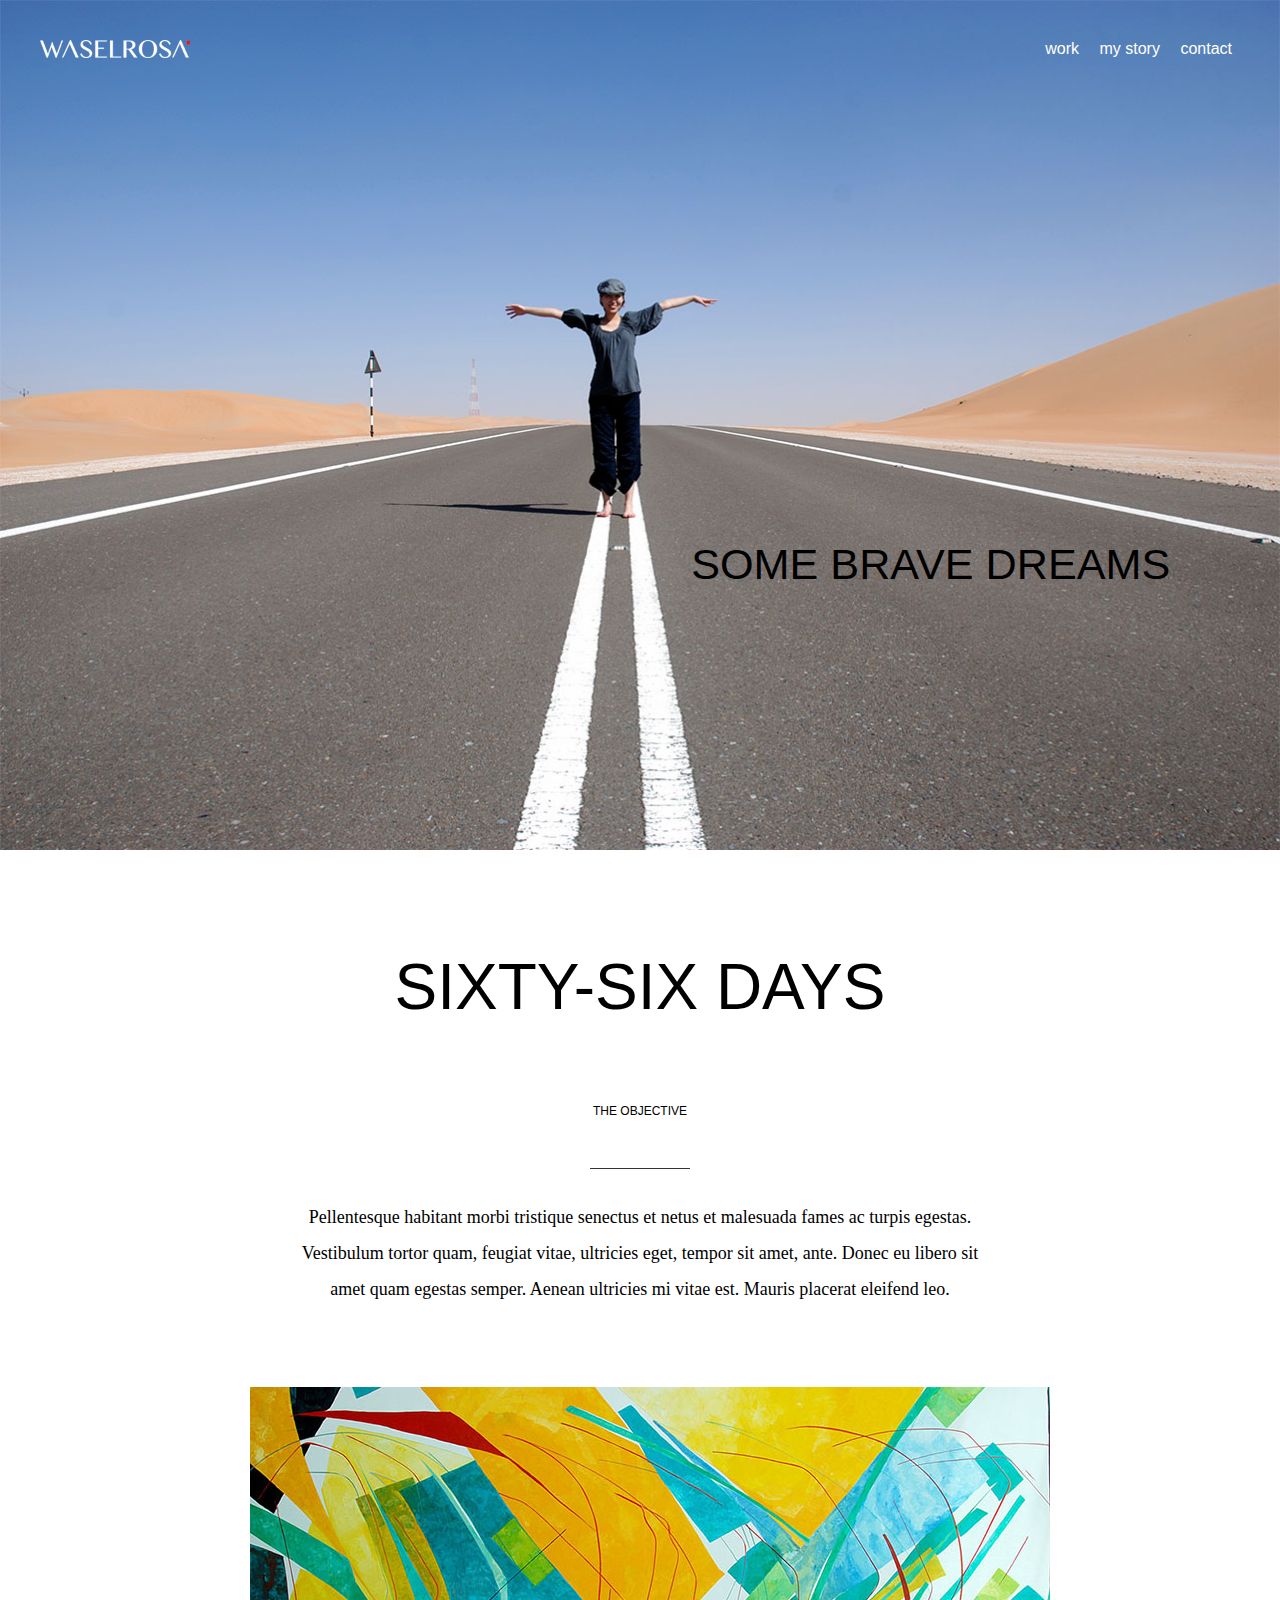
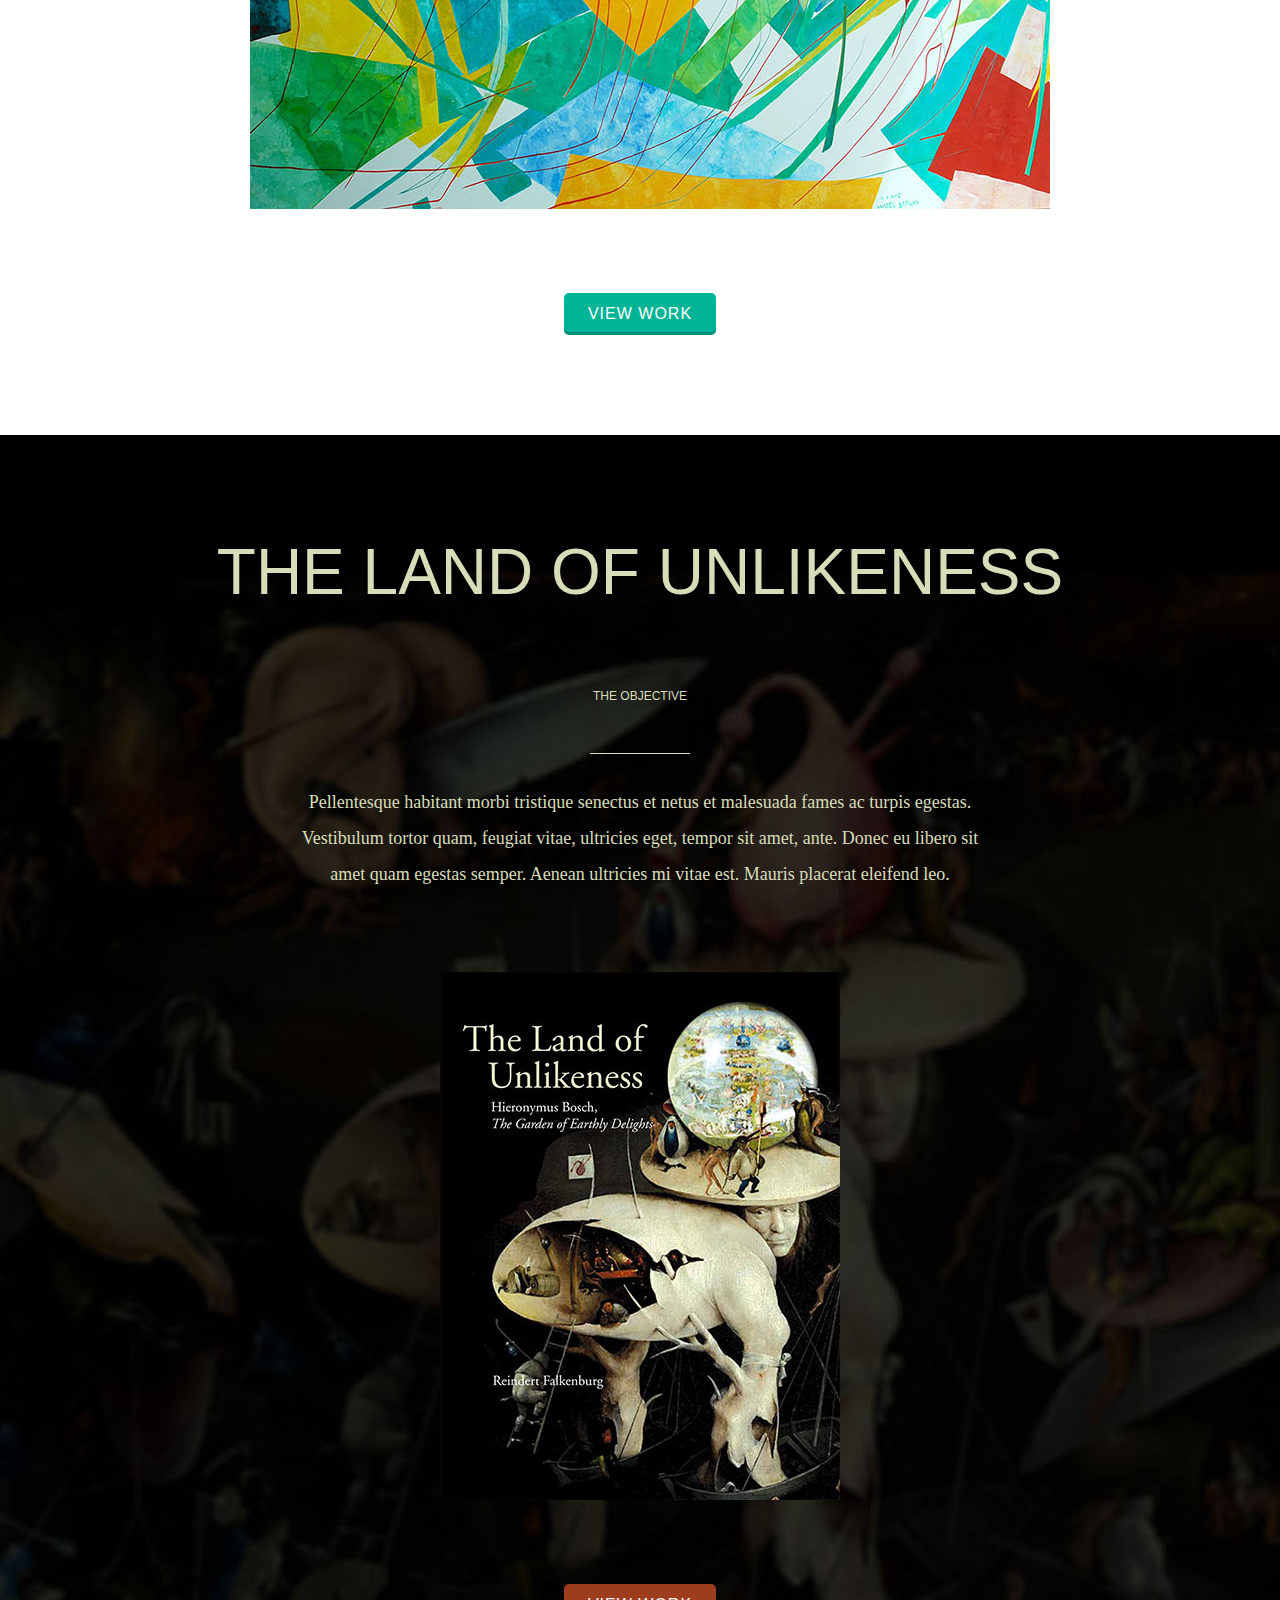
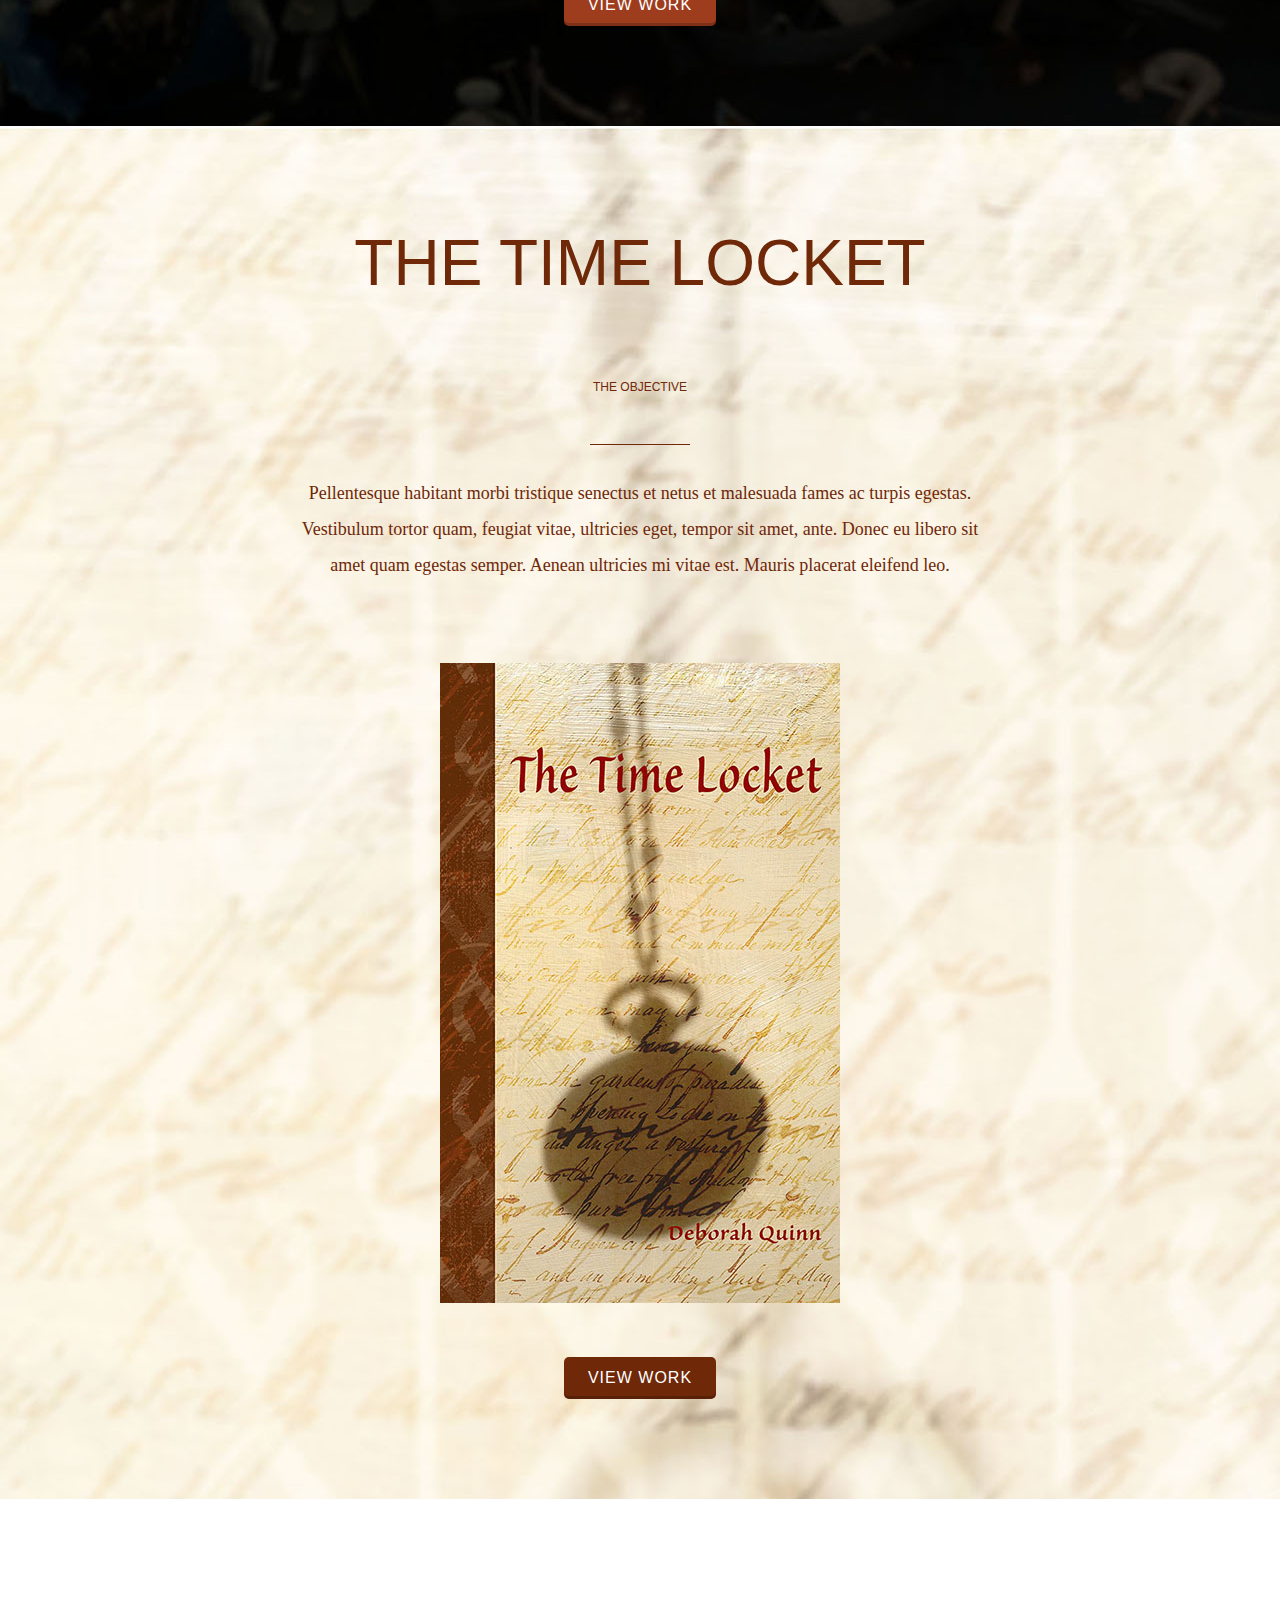
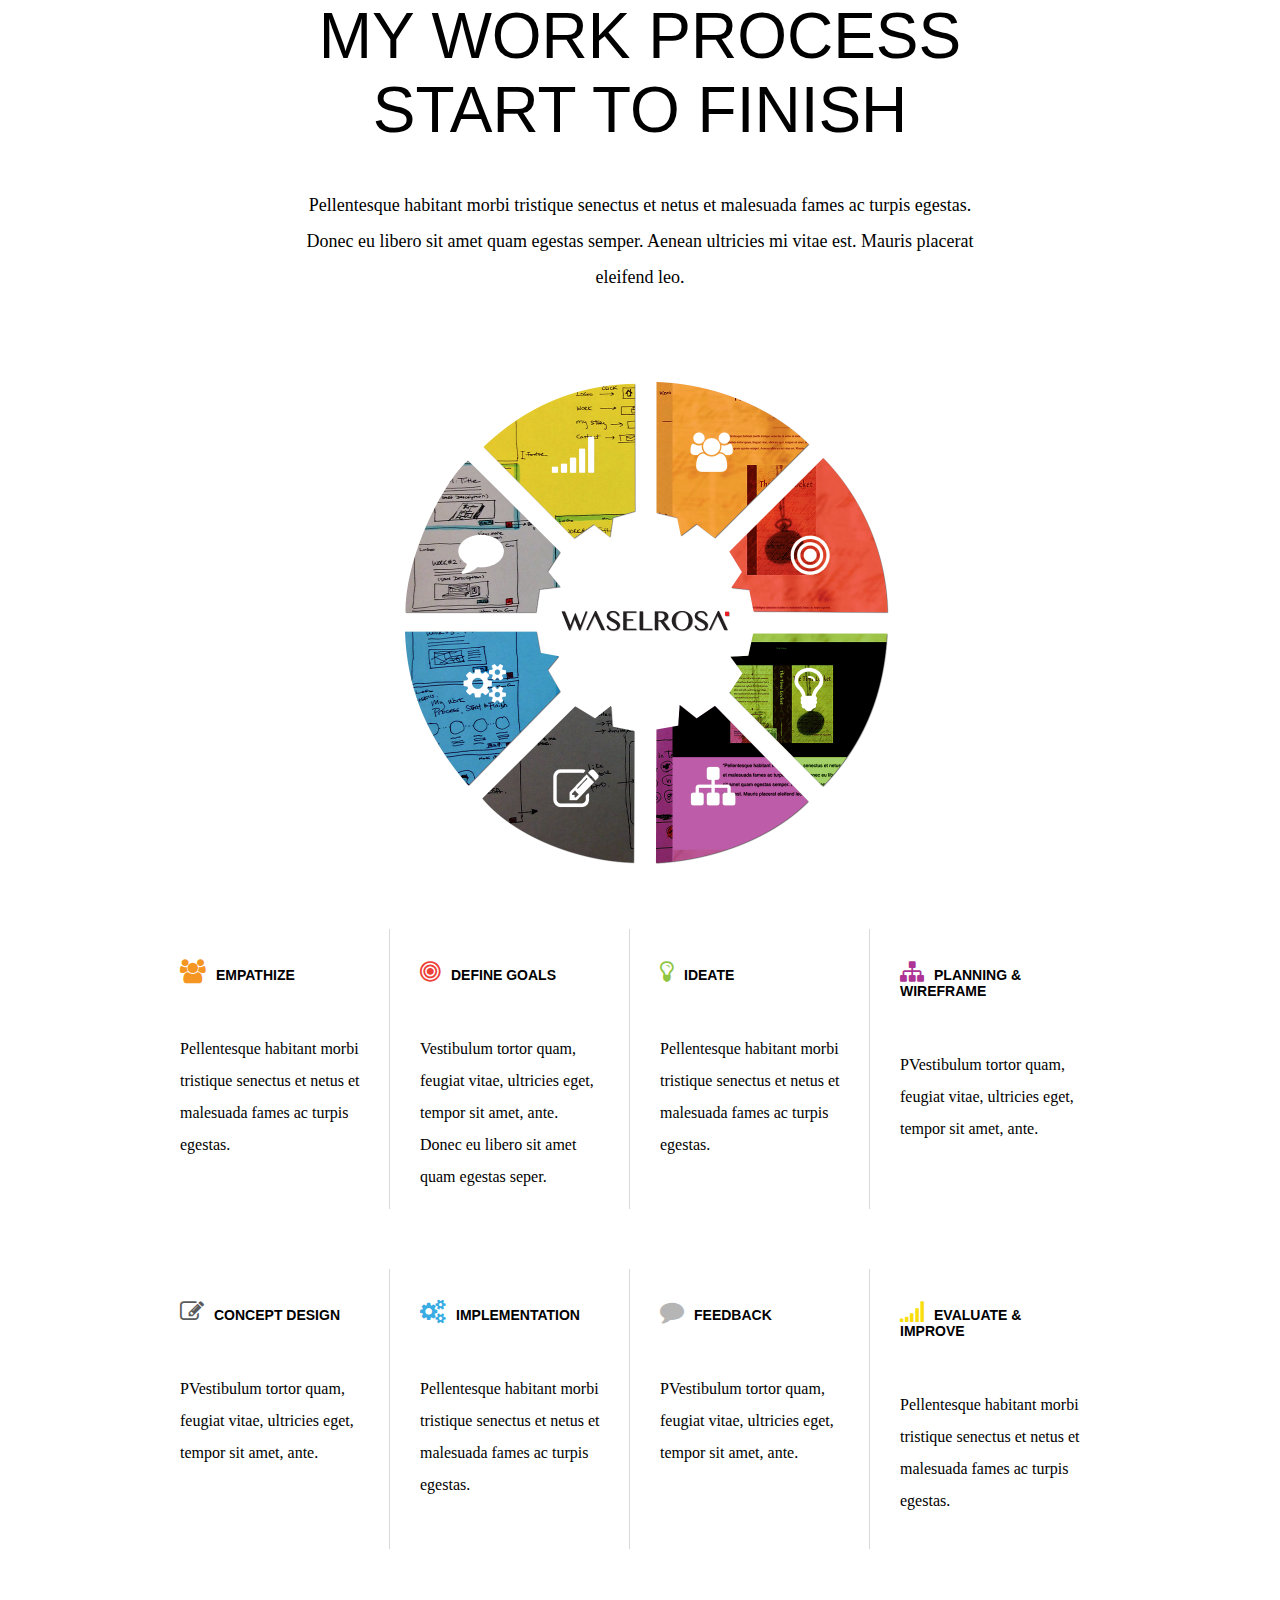
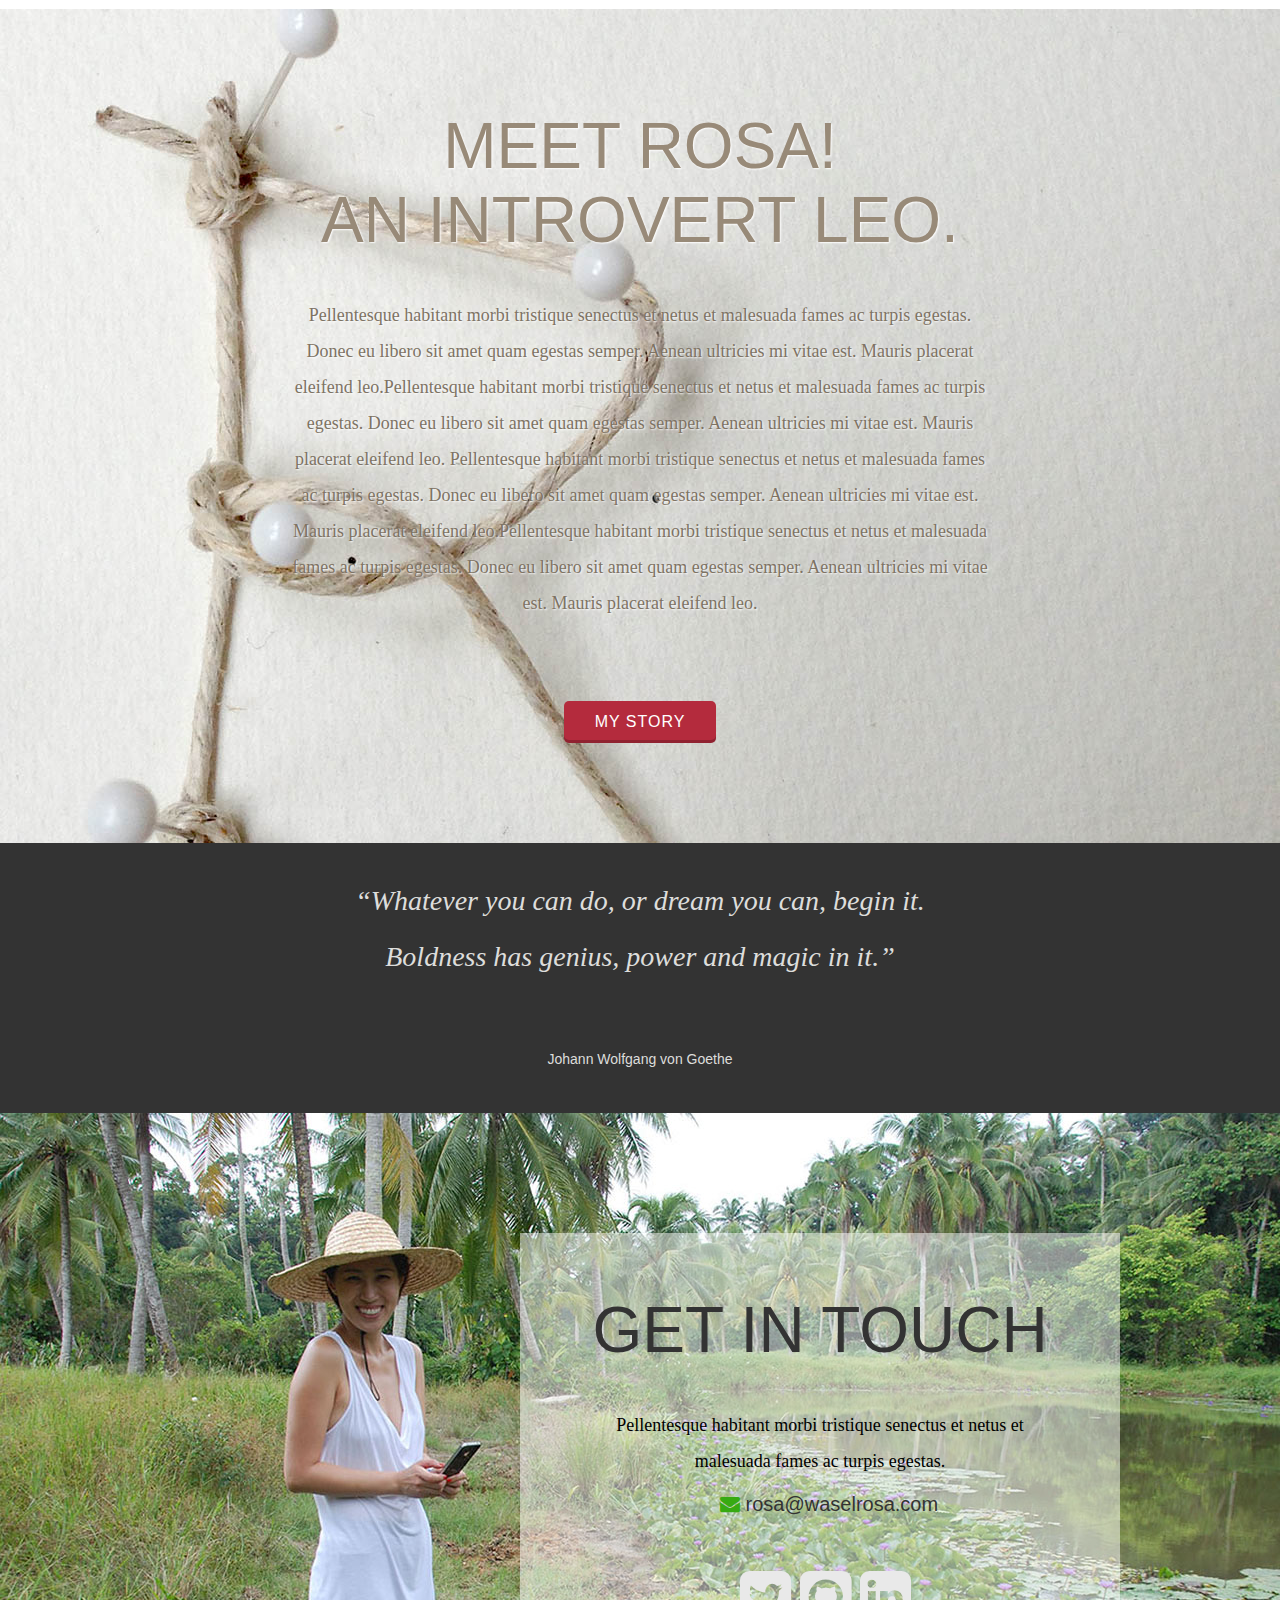
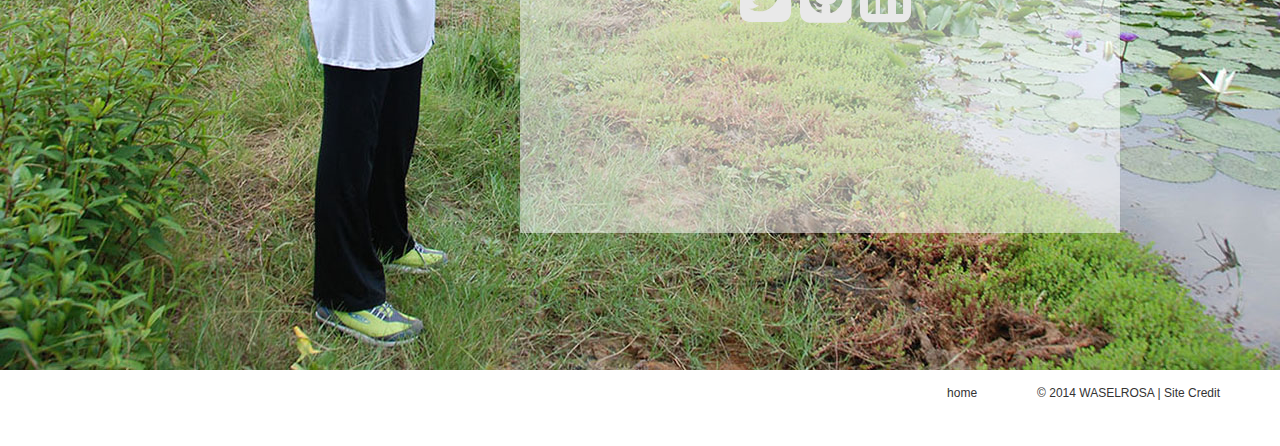
==== index.html @ 69eb51f2 "milestone_minor tweaks on mobile optimization" ====
<!DOCTYPE html>
<html lang="en-us">
<head>
	<meta charset="UTF-8">
	<meta name="viewport" content="width=device-width, initial-scale=1.0, maximum-scale=1.0"/>
	<title>WASELROSA</title>
	<link rel="stylesheet" href="css/normalize.css"/>	
	<link href="http://netdna.bootstrapcdn.com/font-awesome/4.0.3/css/font-awesome.css" rel="stylesheet">
	<link rel="stylesheet" href="css/style.css"/>
</head>
<body>
	<div class="landing-page container">
		<h1 class="slogan">Some Brave Dreams</h1>
		<nav class="top-nav">
			<a href="index.html"><img id="logo" src="img/LOGO-IN-WHITE.png"></a>
			<ul>
				<li class="dropdown-work"><a href="#work-drop">work</a></li>
				<li id="mystory"><a href="#">my story</a></li>
				<li id="contact"><a href="#">contact</a></li>
			</ul>
		</nav>
		<div class="slidedown">
			<nav>
				<ul class="work-selection">
					<li id="sixtysix"><a data-target-id="sixtysixContainer" href="#">Sixty-Six Days</a></li>
					<li id="unlikeness"><a data-target-id="unlikenessContainer"href="#">The Land of Unlikeness</a></li>
					<li id="locket"><a data-target-id="locketContainer" href="#">The Time Locket</a></li>
				</ul>
			</nav>
		</div>	
	</div>
	<div id="sixtysixContainer" class="work-sixtysix container">
		<div class="entry-content">
			<h2 class="entry-title">Sixty-six Days</h2>
			<div class="objective">
				<h3>the objective</h3>
			</div>
			<p class="project-description">Pellentesque habitant morbi tristique senectus et netus et malesuada fames ac turpis egestas. Vestibulum tortor quam, feugiat vitae, ultricies eget, tempor sit amet, ante. Donec eu libero sit amet quam egestas semper. Aenean ultricies mi vitae est. Mauris placerat eleifend leo.</p>
		</div>
		<div class="painting4">
			<img src="img/LeftAllAlone.jpg">
		</div>
		<!-- this div will open up when the view more button is clciked --> 
		<div id="paintSixtySix" class="view-toggle">
			<div class="client">
				<h3>the client</h3>
				<p class="project-description">Pellentesque habitant morbi tristique senectus et netus et malesuada fames ac turpis egestas. Vestibulum tortor quam, feugiat vitae, ultricies eget, tempor sit amet, ante. Donec eu libero sit amet quam egestas semper. Aenean ultricies mi vitae est. Mauris placerat eleifend leo.</p>
				<a href="http://www.capitaland.com/">CapitaLand</a>
				<h3>the artist</h3>
				<p class="project-description">Pellentesque habitant morbi tristique senectus et netus et malesuada fames ac turpis egestas. Vestibulum tortor quam, feugiat vitae, ultricies eget, tempor sit amet, ante. Donec eu libero sit amet quam egestas semper. Aenean ultricies mi vitae est. Mauris placerat eleifend leo.</p>
				<a href="http://www.artistbymistake.com">Wasel Choi</a>
			</div>
			<div class="the-final">
				<h3>The Final</h3>
				<nav class="slide-trigger">
					<a id="first-dot" data-target-src-a="img/painting01.jpg" data-target-src-b="img/painting01b.jpg" href="#"><i class="fa fa-circle-o"></i></a>
					<a data-target-src-a="img/painting02a.jpg" data-target-src-b="img/painting02b.jpg" href="#"><i class="fa fa-circle-o"></i></a>
					<a data-target-src-a="img/painting03b.jpg" data-target-src-b="img/painting03d.jpg" href="#"><i class="fa fa-circle-o"></i></a>
					<a data-target-src-a="img/LeftAllAloneA.jpg" data-target-src-b="img/painting04b.jpg" href="#"><i class="fa fa-circle-o"></i></a>
					<a data-target-src-a="img/painting05a.jpg" data-target-src-b="img/painting05b.jpg" href="#"><i class="fa fa-circle-o"></i></a>
				</nav>
				<div class="paintings-slide">
					<img id="paintings-slide-a">
					<img id="paintings-slide-b">
				</div>
			</div>
			<div class="feedback">
				<p class="client-feedback">“Pellentesque habitant morbi tristique senectus et netus et malesuada fames ac turpis egestas. Donec eu libero sit amet quam egestas semper. Aenean ultricies mi vitae est. Mauris placerat eleifend leo.”</p>
				<img class="profile" src="img/steve.png">
				<div class="author">
					<p>Steve Qwek Ming Way<br>Architect</p>
				</div>
				<p class="client-feedback">“Pellentesque habitant morbi tristique senectus et netus et malesuada fames ac turpis egestas. Donec eu libero sit amet quam egestas semper. Aenean ultricies mi vitae est. Mauris placerat eleifend leo.”</p>
				<img class="profile" src="img/artistwasel.png">
				<div class="author">
					<p>Wasel Choi<br>Artist</p>
				</div>
				<a class="close-mark" href="#"><i class="fa fa-chevron-circle-up"></i></a>
			</div>
		</div>	
		<div class="buttons">
			<a class="view-button" href="#" data-target-id="#paintSixtySix">view work</a>
		</div>
	</div>
	<div id="unlikenessContainer" class="work-unlikeness container">
		<div class="entry-content">
			<h2 class="entry-title">The Land of Unlikeness</h2>
			<div class="objective">
				<h3>the objective</h3>
			</div>
			<p class="project-description">Pellentesque habitant morbi tristique senectus et netus et malesuada fames ac turpis egestas. Vestibulum tortor quam, feugiat vitae, ultricies eget, tempor sit amet, ante. Donec eu libero sit amet quam egestas semper. Aenean ultricies mi vitae est. Mauris placerat eleifend leo.</p>
		</div>
		<div class="cover-image">
			<img src="img/TheLandOfUnlikeness.jpg">
		</div>
		<!-- this div will open up when the view more button is clciked --> 
		<div id="theLandOfUnLikeness" class="view-toggle">
			<div class="client">
				<h3>the client</h3>
				<p class="project-description">Pellentesque habitant morbi tristique senectus et netus et malesuada fames ac turpis egestas. Vestibulum tortor quam, feugiat vitae, ultricies eget, tempor sit amet, ante. Donec eu libero sit amet quam egestas semper. Aenean ultricies mi vitae est. Mauris placerat eleifend leo.</p>
				<a href="http://nyuad.nyu.edu/academics/faculty/reindert-falkenburg.html">Author | Prof. Dr. Reindert Falkenburg</a><br>
				<a href="http://www.amazon.com/Studies-Netherlandish-Cultural-Unlikeness-Netherlandis/dp/9040077673">Read more</a>
			</div>
			<div class="the-final">
				<h3>The Final</h3>
				<img src="img/final-landofunlikeness.jpg">
			</div>
			<div class="feedback">
				<p class="client-feedback">“Pellentesque habitant morbi tristique senectus et netus et malesuada fames ac turpis egestas. Donec eu libero sit amet quam egestas semper. Aenean ultricies mi vitae est. Mauris placerat eleifend leo.”</p>
				<img class="profile" src="img/falkenburg.png">
				<div class="author">
					<p>Prof. Dr. Reindert Falkenburg <br>Vice Provost, Intellectual and Cultural Outreach</p>
				</div>
				<a class="close-mark" href="#"><i class="fa fa-chevron-circle-up"></i></a>
			</div>
		</div>	
		<div class="buttons">
			<a class="view-button" href="#" data-target-id="#theLandOfUnLikeness">view work</a>
		</div>	
	</div>
	<div id="locketContainer" class="work-timelocket container">
		<div class="entry-content">
			<h2 class="entry-title">The Time Locket</h2>
			<div class="objective">
				<h3>the objective</h3>
			</div>
			<p class="project-description">Pellentesque habitant morbi tristique senectus et netus et malesuada fames ac turpis egestas. Vestibulum tortor quam, feugiat vitae, ultricies eget, tempor sit amet, ante. Donec eu libero sit amet quam egestas semper. Aenean ultricies mi vitae est. Mauris placerat eleifend leo.</p>
		</div>
		<div class="jacket-image">
			<img src="img/TheTimeLocket_Cover.jpg">
		</div>
		<!-- this div will open up when the view more button is clciked --> 
		<div id="theTimeLocket"class="view-toggle">
			<div class="client">
				<h3>the client</h3>
				<p class="project-description">Pellentesque habitant morbi tristique senectus et netus et malesuada fames ac turpis egestas. Vestibulum tortor quam, feugiat vitae, ultricies eget, tempor sit amet, ante. Donec eu libero sit amet quam egestas semper. Aenean ultricies mi vitae est. Mauris placerat eleifend leo.</p>
				<a href="http://nyuad.nyu.edu/academics/faculty/deborah-williams.html">Author | Deborah Quinn</a><br>
				<a href="http://www.amazon.com/The-Time-Locket-Deborah-Quinn-ebook/dp/B00ICNAXFO">Read more</a>
			</div>
			<div class="the-final">
				<h3>The Final</h3>
				<img src="img/timelocketcover.jpg">
			</div>
			<div class="feedback">
				<p class="client-feedback">“Pellentesque habitant morbi tristique senectus et netus et malesuada fames ac turpis egestas. Donec eu libero sit amet quam egestas semper. Aenean ultricies mi vitae est. Mauris placerat eleifend leo.”</p>
				<img class="profile" src="img/quinn.png">
				<div class="author">
					<p>Deborah Quinn <br>Author</p>
				</div>
				<a class="close-mark" href="#"><i class="fa fa-chevron-circle-up"></i></a>
			</div>
		</div>
		<div class="buttons">
			<a class="view-button" href="#" data-target-id="#theTimeLocket">view work</a>
		</div>	
	</div>
	<div class="work-process container">
		<div class="entry-content">
			<h2 class="entry-title">My work process<br>start to finish</br></h2>
			<p class="project-description">Pellentesque habitant morbi tristique senectus et netus et malesuada fames ac turpis egestas. Donec eu libero sit amet quam egestas semper. Aenean ultricies mi vitae est. Mauris placerat eleifend leo.</p>
		</div>
		<div class="process-diagram">
			<img src="img/process-s.png">
		</div>
		<div class="steps-one">
			<section class="process-step">
				<h4 class="prostep empathize"><i id="empathize" class="fa fa-users"></i>Empathize</h4>
				<p class="method">Pellentesque habitant morbi tristique senectus et netus et malesuada fames ac turpis egestas.</p>
			</section>
			<section class="process-step">
				<h4 class="prostep goals"><i id="goals" class="fa fa-bullseye"></i>Define Goals</h4>
				<p class="method">Vestibulum tortor quam, feugiat vitae, ultricies eget, tempor sit amet, ante. Donec eu libero sit amet quam egestas seper.</p>
			</section>
			<section class="process-step">
				<h4 class="prostep ideate"><i id="ideate" class="fa fa-lightbulb-o"></i>Ideate</h4>
				<p class="method">Pellentesque habitant morbi tristique senectus et netus et malesuada fames ac turpis egestas.</p>
			</section>
			<section class="process-step">
				<h4 class="prostep wireframe"><i id="wireframe" class="fa fa-sitemap"></i>Planning & Wireframe</h4>
				<p class="method">PVestibulum tortor quam, feugiat vitae, ultricies eget, tempor sit amet, ante.</p>
			</section>
		</div>
		<div class="steps-two">
			<section class="process-step">
				<h4 class="prostep concept"><i id="concept" class="fa fa-pencil-square-o"></i>Concept Design</h4>
				<p class="method">PVestibulum tortor quam, feugiat vitae, ultricies eget, tempor sit amet, ante.</p>
			</section>
			<section class="process-step">
				<h4 class="prostep implement"><i id="implement" class="fa fa-cogs"></i>Implementation</h4>
				<p class="method">Pellentesque habitant morbi tristique senectus et netus et malesuada fames ac turpis egestas.</p>
			</section>
			<section class="process-step">
				<h4 class="prostep feedb"><i id="feedb" class="fa fa-comment"></i>Feedback</h4>
				<p class="method">PVestibulum tortor quam, feugiat vitae, ultricies eget, tempor sit amet, ante.</p>
			</section>
			<section class="process-step">
				<h4 class="prostep eval"><i id="eval" class="fa fa-signal"></i>Evaluate & Improve</h4>
				<p class="method">Pellentesque habitant morbi tristique senectus et netus et malesuada fames ac turpis egestas.</p>
			</section>			
		</div>	
	</div>
	<div class="my-story container">
		<div class="entry-content">
			<h2 class="entry-title">Meet Rosa!<br>An Introvert Leo.</br></h2>
			<p class="project-description">Pellentesque habitant morbi tristique senectus et netus et malesuada fames ac turpis egestas. Donec eu libero sit amet quam egestas semper. Aenean ultricies mi vitae est. Mauris placerat eleifend leo.Pellentesque habitant morbi tristique senectus et netus et malesuada fames ac turpis egestas. Donec eu libero sit amet quam egestas semper. Aenean ultricies mi vitae est. Mauris placerat eleifend leo.
			Pellentesque habitant morbi tristique senectus et netus et malesuada fames ac turpis egestas. Donec eu libero sit amet quam egestas semper. Aenean ultricies mi vitae est. Mauris placerat eleifend leo.Pellentesque habitant morbi tristique senectus et netus et malesuada fames ac turpis egestas. Donec eu libero sit amet quam egestas semper. Aenean ultricies mi vitae est. Mauris placerat eleifend leo.</p>
		</div>
		<div class="buttons">
			<a class="view-button" href="#">My Story</a>
		</div>	
	</div>
	<div class="quote container">
		<p>“Whatever you can do, or dream you can, begin it.<br>Boldness has genius, power and magic in it.”</br></p>
		<p class="goethe">Johann Wolfgang von Goethe</p>
	</div>
	<div class="contact-page container">
		<div class="greeting">
			<h2><a name="contact-me">Get in Touch</a></h2>
			<p>Pellentesque habitant morbi tristique senectus et netus et malesuada fames ac turpis egestas.</p>
			<a id="email" href="mailto:rosa@waselrosa.com"><i class="fa fa-envelope"></i>  rosa@waselrosa.com</a>
			<p class="credit-list">Web Design and Hand-Coding | Rosa Choi <br>
				Art and Photography | Wasel Choi<br>
				Content Editing | Elizabeth Jourdin<br><br>
				<span>A Special Thanks To</span><br>
				Husband Wasel who has taught me to live my life to the full.<br>
				Natasha Murashev who has inspired me to learn how to code.<br>
				Sam Samskies, my coding mentor.<br>
				Justin Steffin, my first coding teacher ever.<br>
				And all the opensource communities - Github, Fontawesome, Stackoverflow, MDN, etc. <br>
				<a class="return" href="#"><i class="fa fa-heart"></i></a>
			</p>
		</div>
		<div class="toggle-soc">
			<a id="twitter" href="https://twitter.com/RosaCodie"><i class="fa fa-twitter-square"></i></a>
			<a id="github" href="https://github.com/waselrosa"><i class="fa fa-github-square"></i></a>
			<a id="linkedin" href="http://www.linkedin.com/in/rosachoi7"><i class="fa fa-linkedin-square"></i></a>
		</div>		
	</div>
	<div class="footer">
		<div class="footer-nav">
			<nav>
				<ul>
					<li id="copy-right">© 2014 WASELROSA | <a class="site-credit" href="#">Site Credit</a></li>
					<li class="home"><a href="index.html">home</a></li>
				</ul>
			</nav>
		</div>
	</div>
	<script src="http://ajax.googleapis.com/ajax/libs/jquery/2.0.1/jquery.min.js"></script>
	<script src="js/main.js"></script>
</body>
</html>
---- css/style.css ----
body {
	min-width: 1280px;
	max-width: 1280px;
	margin: 0 auto;
	font-family: 'Helvetica Neue', sans-serif;
	 -webkit-font-smoothing: antialiased;
	 font-size: 16px;
}
h1, h2, h3, h4, h5, h6 {
	margin:0;
	padding:0;
	font-family: 'MuseoSansRegular', sans-serif;
	-webkit-font-smoothing: antialiased;
	text-transform: uppercase;
}
a {
	text-decoration: none;
}
a:hover {
	color: #333;
}
p {
	font-family: 'CallunaLghtRegular', serif;
	margin: 0 auto;
	text-align: center;
	line-height: 2;
	max-width: 700px;
	padding-bottom: 80px;
	padding-top: 30px;
	font-size: 18px;	
}
/*Site Page One*/
.landing-page {
	background: url(../img/landingpage.jpg) center top no-repeat;
	height: 850px;
	background-size: cover;
	position: relative;
}
.top-nav {
	height: 18px;
	padding-top: 40px;
	padding-left: 40px;
}
.top-nav ul {
	list-style-type: none;
	float: right;
	margin: 0;
}
#logo {
	width: 150px;
	height: 18px;
	left: 2.5em;
}
.landing-page .slogan {
	font-size: 2.7em;
	position: absolute;
	top: 540px;
	left: 16em;	
}
h1.slogan {
	font-weight: lighter;
}
.top-nav ul li {
	display: inline-block;
	padding-left: 1em;
	position: relative;
	right: 3em;
}
.top-nav ul li a{
	color: white;
}
.top-nav ul li a:hover {
	color: #333;
}
.slidedown {
	display: none;
	background: rgba(0,0,0,.5);
	border-radius: 4px;
	width: 13em;
	height: 6em;
	position: absolute;
	left: 1015px;
	top: 70px;
}
.slidedown nav ul {
	padding: 0;
}
.slidedown nav ul li {
	width: 100%;
	display: block;
	text-align: left;
	padding-left: 26px;
}
.slidedown nav ul li a {
	text-transform: uppercase;
	line-height: 1.75;
	font-size: 12px;
	color: white;
}
.slidedown nav ul li a:hover {
	color: #f9c87a;
}

/* Site Page Two*/
.work-sixtysix {
	background-color: white;
	width: 100%;
}
h2 {
	font-size: 4em;
	text-align: center;
	text-transform: uppercase;
	font-weight: lighter;
	padding: 100px 0 10px 0;
}
h3 {
	text-align: center;
	text-transform: uppercase;
	font-weight: lighter;
	font-size: 12px;
	padding: 70px 0 10px 0;
}
.objective
{
	width: 100px;
	margin: 0 auto;
}
.work-sixtysix .entry-content .objective {
	border-bottom: 1px solid #333;
}
.objective h3 {
	margin-bottom: 40px;
}
.painting4 {
	width: 100%;
	margin: 0 auto;
}
.painting4 img {
	margin-bottom: 80px;
	padding-left: 250px;
}
.buttons {
	padding-bottom: 100px;
}
.view-button {
	margin: 0 auto;
	text-decoration: none;
	text-transform: uppercase;
	letter-spacing: 1px;
	background: #00b495;
	color: white;
	display: block;
	text-align: center;
	padding: 12px;
	box-shadow: inset 0 -3px 0 rgba(0,0,0,.2);
	border-radius: 5px;
	width: 8em;
}
/* toggle - page two*/
.view-toggle {
	position: relative;
}
.work-sixtysix .view-toggle .the-final {
	float: left;
	overflow: hidden;
	width: 100%;
	background: white;
	padding: 0;
	position: relative;
}
.work-sixtysix .view-toggle .client h3,
.work-sixtysix .view-toggle .client p,
.work-sixtysix .view-toggle .client a {
	color: #333;
}
.work-sixtysix .view-toggle .client h3{
	border-bottom: 1px solid #333;
	margin-top: 20px;
	padding-top: 40px;
}
.work-sixtysix .view-toggle .client a {
	padding-bottom: 60px;
}
.work-sixtysix .view-toggle .client a:hover {
	color: #00b495;
}
.paintings-slide {
	position: relative;
	width: 100%;
	height: 880px;
	overflow: hidden;
}
#paintings-slide-a {
	position: absolute;
	top: 0px;
	left:0px;
	padding-top: 60px;
	padding-left: 340px;
}
#paintings-slide-b {
	position: absolute;
	top: 100px;
	left:0px;
	padding-top: 360px;
	padding-left: 340px;
}
nav.slide-trigger  {
	height: 50px;
	background: white;
}
.slide-trigger a {
	color: #aaaaaa;
	padding-left: 20px;
	position: relative;
	left: 544px;
	top: 30px;
	font-weight: lighter;
	font-size: 14px;
}
.slide-trigger a:hover {
	color: #00b495;
}
#paintings-slide-c {
	font-family: 'MuseoSansRegular', sans-serif;
	-webkit-font-smoothing: antialiased;
	font-size: 12px;
	text-align: center;
	font-weight: lighter;
	font-style: italic;
	color: #333;
	padding: 60px 0;
}
.work-sixtysix .view-toggle .the-final h3 {
	color: #00b495;
}
.work-sixtysix .view-toggle .feedback {
	background: #e3e3e3;
}

/* Site Page Three*/
.work-unlikeness {
	background: url(../img/Unlikeness.jpg) center top no-repeat;
	width: 100%;
	/*height: 1250px;*/
	background-size: cover;
}
.work-unlikeness .entry-content h2 {
	color: #d7ddb9;
	padding-top: 100px;
}
.work-unlikeness .entry-content p {
	color: #d7ddb9;
}
.work-unlikeness .entry-content .objective h3 {
	color: #d7ddb9;
}
.work-unlikeness .entry-content .objective {
	border-bottom: 1px solid #d7ddb9;
}
.cover-image {
	width: 400px;
	margin: 0 auto;
}
.cover-image img {
	margin-bottom: 80px;
}
.work-unlikeness .buttons a.view-button {
	background: #9e3d1e;
}
/* toggle - page three*/
.view-toggle {
	max-width: 100%;
	margin: 0 auto;
	position:relative;
	display: none;
}
.view-toggle .client h3 {
	color: #d7ddb9;
	text-align: center;
	margin: 0;
	padding: 0;
	width: 100px;
	height: 40px;
	border-bottom: 1px solid #d7ddb9;
}
.client {
	width: 700px;
	margin: 0 auto;
	padding-bottom: 6em;
}
.client p {
	color: #d7ddb9;
	text-align: left;
	padding-bottom: 20px;
}
.client a {
	color: #d7ddb9;
	font-size: 14px;
	line-height: 1.5;
}
.client a:hover {
	color: #852c04;
}
.view-toggle .the-final {
	width: 100%;
	background: #852c04;
}
.work-unlikeness .the-final img {
	width: 1000px;
	padding: 80px 140px;
}
.the-final h3 {
	padding-top: 30px;
	color: #d7ddb9;
}
.feedback {
	width: 100%;
	background: #e9e9e9;
	overflow: hidden;
	margin-bottom: 50px;
}
.feedback p {
	font-size: 24px;
	text-align: left;
	line-height: 2;
	padding-top: 30px;
	padding-bottom: 40px;
	font-family: 'MuseoSansRegular', sans-serif;
	-webkit-font-smoothing: antialiased;
}
img.profile {
	margin-left: 850px;
}
.author p{
	font-size: 14px;
	text-align: right;
	padding: 0 0 30px 0;
	margin-top: 20px;
}
.close-mark {
	color: rgba(0,0,0,.5);
	font-size: 40px;
	float: right;
	padding-right: 625px;
}

/* Site Page Four*/
.work-timelocket {
	background: url(../img/page004.jpg) center top no-repeat;
	width: 100%;
	background-size: cover;
}
.work-timelocket .entry-content h2 {
	color: #6f2808;
	margin-top: 0;
	padding-top: 100px;
}
.work-timelocket .entry-content .objective h3 {
	color: #6f2808;
}
.work-timelocket .entry-content .objective {
	border-bottom: 1px solid #6f2808;
}
.work-timelocket .entry-content p {
	color: #6f2808;
}
.jacket-image {
	width: 400px;
	margin: 0 auto;
}
.jacket-image img {
	margin-bottom: 50px;
}
.work-timelocket .buttons a.view-button {
	background: #6f2808;
}
/* toggle - page four*/
.work-timelocket .view-toggle .client h3,
.work-timelocket .view-toggle .client p,
.work-timelocket .view-toggle .client a {
	color: #6f2808;
}
.work-timelocket .view-toggle .client a:hover {
	color: #333;
}
.work-timelocket .view-toggle .client h3 {
	border-bottom: 1px solid #6f2808;
}
.work-timelocket .view-toggle .the-final {
	background: black;
}
.work-timelocket .view-toggle .the-final img {
	width: 600px;
	padding: 80px 341px;
}
.work-timelocket .view-toggle .feedback {
	background: white;
}
.work-timelocket.view-toggle .feedback img.profile {
	margin-left: 900px;
}

/* Site Page Five - My Work Process*/
.work-process {
	background: white;
}
.process-diagram {
	width:100%;
}
.process-diagram img {
	width: 500px;
	padding-left: 390px;
	padding-bottom: 50px;
}
.method {
	text-align: left;
	font-size: 16px;
	font-family: 'CallunaLghtRegular', serif;
	margin: 0 auto;
	line-height: 2;
	max-width: 700px;
	padding-bottom: 80px;
	padding-top: 30px;
}
.steps-one, .steps-two{
	background: white;
	width: 1000px;
	height: 340px;
	padding-left: 150px;
}
.process-step {
	float: left;
	width: 180px;
	height: 240px;
	padding: 2% 3%;
	box-shadow: inset -1px 0 0 rgba(0,0,0,.15);
}
.process-step:last-child {
	box-shadow: none;
}
.prostep {
	text-align: left;
	font-size: 14px;
	padding:10px 0 20px 0;
}
.prostep i {
	font-size: 24px;
	padding-right: 10px;
}
#empathize {
	color: #f59522;
}
#goals {
	color:#ED4037;
}
#ideate {
	color: #8FC542;
}
#wireframe {
	color: #AD3394;
}
#concept {
	color: #5A5B5B;
}
#implement {
	color: #38ACE3;
}
#feedb {
	color: #B5B5B5;
}
#eval {
	color: #F9DE0E;
}
/* Site Page Six - My Story*/
.my-story {
	background: url(../img/bigR.jpg) center top no-repeat;
	background-size: cover;
	width: 100%;
}
.my-story .entry-content h2 {
	margin-top: 0;
	padding-top: 100px;
	color: #988a78;
	text-shadow: 1px 1px 2px #fff;
}
.my-story .entry-content p {
	color: #7e7364;
	text-shadow: 1px 1px 2px #fff;
}
.my-story .buttons a {
	background: #b42b3d;
}

/*Site Page Seven - Quote*/
.quote {
	width: 100%;
	background: #333;
}
.quote p {
	color: #dddddb;
	font-size: 28px;
	line-height: 2;
	padding-top: 30px;
	padding-bottom: 30px;
	font-style: italic;
}
.quote p.goethe {
	font-size: 14px;
	font-style: normal;
	padding-bottom: 40px;
	font-family: 'MuseoSansRegular', sans-serif;
	-webkit-font-smoothing: antialiased;
}

/*Site Page Eight - Contact*/
.contact-page {
	background: url(../img/contactRosa.jpg) center top no-repeat;
	height: 857px;
	background-size: cover;
	position: relative
}
.contact-page .greeting h2 {
	color: #333;
	margin-top: 0;
	padding-top: 60px;
}
.greeting{
	background: rgba(255,255,255,.5);
	box-shadow: 0 0 .5px rgba(0,0,0,.75);
	width: 600px;
	height: 600px;
	position: absolute;
	left: 520px;
	top: 120px;
	position: relative;
}
.greeting p {
	width: 450px;
}
p.credit-list{
	position: absolute;
	top: 150px;
	font-size: 16px;
	text-align: left;
	padding-left: 70px;
	font-family: 'MuseoSansRegular', sans-serif;
	-webkit-font-smoothing: antialiased;
	color: white;
	display: none;
}
p.credit-list span {
	font-weight: bold;
	text-transform: uppercase;
}
a.return {
	font-size: 16px;
	color: white;
}
p.credit-list a:hover {
	color: #37aa12;
}
.toggle-soc {
	font-size: 60px;
}
.toggle-soc .fa {
	color: #e9e9e9;
}
#email {
	position: absolute;
	left: 200px;
	top: 260px;
	color: #333;
	font-size: 20px;
}
i.fa.fa-envelope {
	color: #37aa12;
}
#twitter {
	position: absolute;
	left: 740px;
	top: 450px;
}
#github {
	position: absolute;
	left: 800px;
	top: 450px;
}
#linkedin {
	position: absolute;
	left: 860px;
	top: 450px;
}

/*footer*/
.footer-nav nav{
	height: 60px;
	background: white;
	margin: 0;
}
.footer-nav nav ul li {
	list-style-type: none;
	display: inline-block;
	float: right;
	font-size: 12px;
	color: #333;
	padding-right: 60px;
}
.footer-nav nav ul li a {
	text-decoration: none;
	color: #333;
}
.footer-nav nav ul li a:hover {
	color: #37aa12;
}

@media screen and (max-width: 768px) {
	body{
		max-width: 768px;
		min-width: 768px;
		font-size: 16px;
	}
	p { 
		font-size: 16px;
		line-height: 1.5;
		padding: 30px 40px 80px 40px;
	}
	.landing-page .slogan {
		position: absolute;
		left: 10em;
	}
	.slidedown {
		position: absolute;
		left: 500px;
	}
	.painting4 img{
		max-width: 600px;
		padding-left: 5.5em;
	}
	.work-sixtysix .view-toggle .client h3,
	.work-sixtysix .view-toggle .client a {
		margin-left: 42px;
	}
	.slide-trigger a {
		position: relative;
		left: 280px;
	}
	#paintings-slide-a,
	#paintings-slide-b {
		padding-left: 80px;
		max-width: 600px;
	}
	#paintings-slide-b {
		padding-top: 400px;
	}
	.feedback p {
		font-size: 18px;
		padding-bottom: 20px;
	}
	img.profile {
		margin-left: 580px;
		width: 120px;
	}
	.author p {
		padding-right: 20px;
		padding-bottom: 20px;
		font-size: 14px;
	}
	.close-mark {
		padding-right: 360px;
		font-size: 50px;
	}
	.work-unlikeness .the-final img {
		width: 650px;
		padding: 80px 60px;
	}
	.view-toggle .client h3,
	.view-toggle .client a {
		margin-left: 42px;
	}
	.work-timelocket .view-toggle .the-final img {
		padding: 80px 80px;
	}
	.work-timelocket .view-toggle .feedback img.profile {
		margin-left: 580px;
	}
	.process-diagram img {
		padding-left: 135px;
	}
	.process-step {
		width: 150px;
		padding: 1% 2%;
	}
	.method {
		padding: 30px 10px 30px 10px;
		font-size: 14px;
	}
	.steps-one,
	.steps-two {
		width: 750px;
		height: 350px;
		padding-left: 20px;
	}
	.greeting {
		width: 450px;
		position: absolute;
		left: 280px;
	}
	.greeting p {
		width: 380px;
		padding: 30px 40px 80px 40px;
	}
	a#email {
		font-size: 16px;
		position: absolute;
		top: 310px;
		left: 150px;
	}
	#twitter {
		position: absolute;
		left: 430px;
		top: 480px;
	}
	#github {
		position: absolute;
		left: 490px;
		top: 480px;
	}
	#linkedin {
		position: absolute;
		left: 550px;
		top: 480px;
	}
}
@media screen and (max-width: 480px) {
	body, html{
		max-width: 480px;
		min-width: 480px;
		font-size: 18px;
	}
	p { 
		font-size: 18px;
		line-height: 2;
		padding: 30px 40px 80px 40px;
	}
	h2 {
		font-size: 3em;
		padding: 50px 0 10px 0;
		line-height: 1.5;
	}
	#logo {
		width: 40%;
		height: 40%;
	}
	.landing-page .slogan {
		position: absolute;
		left: 280px;	
		top: 520px;
		font-size: 2.2em;
	}
	.slidedown {
		position: absolute;
		left: 230px;
	}
	.slidedown nav ul li {
		padding-left: 16px;
	}
	.painting4 img{
		max-width: 380px;
		padding-left: 3.2em;
	}
	.view-button {
		padding: 14px;
		width: 12em;
		box-shadow: none;
		border-radius: 0;
	}
	.buttons {
		padding-bottom: 80px;
	}
	.work-sixtysix .view-toggle .client h3,
	.work-sixtysix .view-toggle .client a {
		margin-left: 38px;
	}
	.client {
		width: 450px;
		padding-left: 15px;
	}
	.painting4 img {
		margin-bottom: 30px;
	}
	.slide-trigger a {
		position: relative;
		left: 130px;
		font-size: 20px;
	}
	.paintings-slide {
		height: 700px;
	}
	#paintings-slide-a,
	#paintings-slide-b {
		padding-left: 40px;
		max-width: 400px;
	}
	#paintings-slide-b {
		padding-top: 240px;
	}
	.feedback p {
		font-size: 16px;
	}
	img.profile {
		margin-left: 320px;
		width: 80px;
	}
	.author p {
		padding-right: 30px;
		padding-bottom: 20px;
		font-size: 12px;
	}
	.close-mark {
		padding-right: 210px;
		font-size: 70px;
	}
	.cover-image, .cover-image img{
		width: 350px;
	}
	.work-unlikeness .the-final img {
		width: 400px;
		padding: 80px 40px;
	}
	.jacket-image, .jacket-image img{
		width: 300px;
	}
	.work-timelocket .view-toggle .the-final img {
		width: 400px;
		padding: 80px 40px;
	}
	.work-timelocket .view-toggle .feedback img.profile {
		margin-left: 320px;
	}
	.process-diagram img {
		width: 350px;
		padding-left: 60px;
	}
	.process-step {
		width: 300px;
		height: 100%;
		padding: 1% 1%;
		float: none;
		margin: 0 auto;
		box-shadow: none;
	}
	.steps-two {
		padding-bottom: 40px;
	}
	.steps-one, .steps-two {
		width: 400px;
		height: 100%;
		margin-left: 40px;
		padding-left: 0;
	}
	.method {
		background-color: rgba(0,0,0,.15);
		display: none;
	}
	p.method {
		font-size: 16px;
	}
	.prostep {
		font-size: 16px;
		text-align: center;
		padding: 20px 0;
		box-shadow: 1px 1px 1px rgba(0,0,0,.15);
	}
	.my-story .entry-content h2 {
		padding: 50px 20px 10px 20px;
	}	
	.quote p {
		font-size: 26px;
		font-style: normal;

	}
	.contact-page {
		background: url(../img/contactRosaA.jpg) center top no-repeat;
		height: 560px;
	}
	.greeting {
		width: 320px;
		height: 450px;
		position: absolute;
		left: 120px;
		top: 60px;
	}
	.contact-page .greeting h2 {
		padding-top: 30px;
	}
	.greeting p {
		width: 280px;
		padding: 30px 8px 80px 8px;
		line-height: 1.5;
	}
	p.credit-list {
		font-size: 14px;
		width: 280px;
		position: absolute;
		top: 100px;
		padding-left: 20px;
	}
	a#email {
		font-size: 16px;
		position: absolute;
		top: 320px;
		left: 80px;
	}
	.toggle-soc {
		font-size: 60px;
	}
	#twitter { 
		position: absolute;
		left: 200px;
		top: 410px;
	}
	#github {
		position: absolute;
		left: 260px;
		top: 410px;
	}
	#linkedin {
		position: absolute;
		left: 320px;
		top: 410px;
	}
	.footer-nav nav ul li {
		font-size: 16px;
	}
}
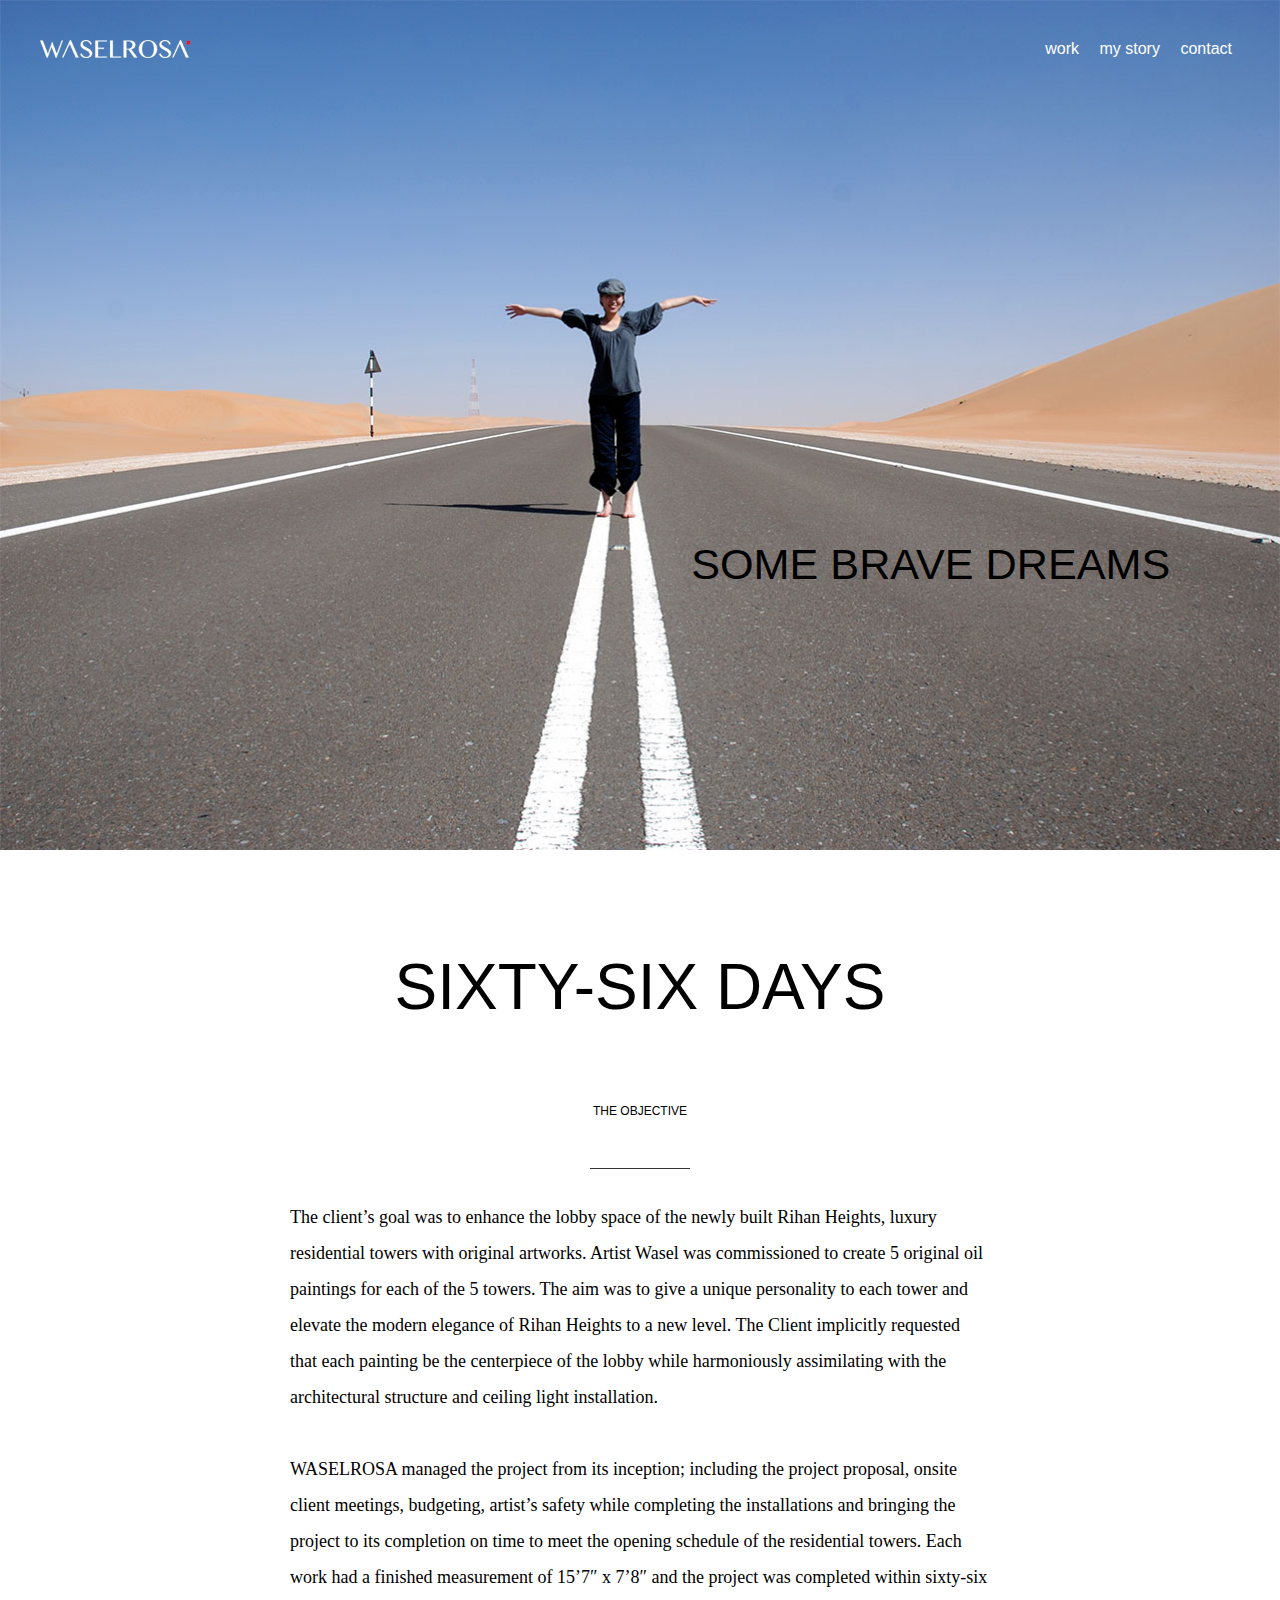
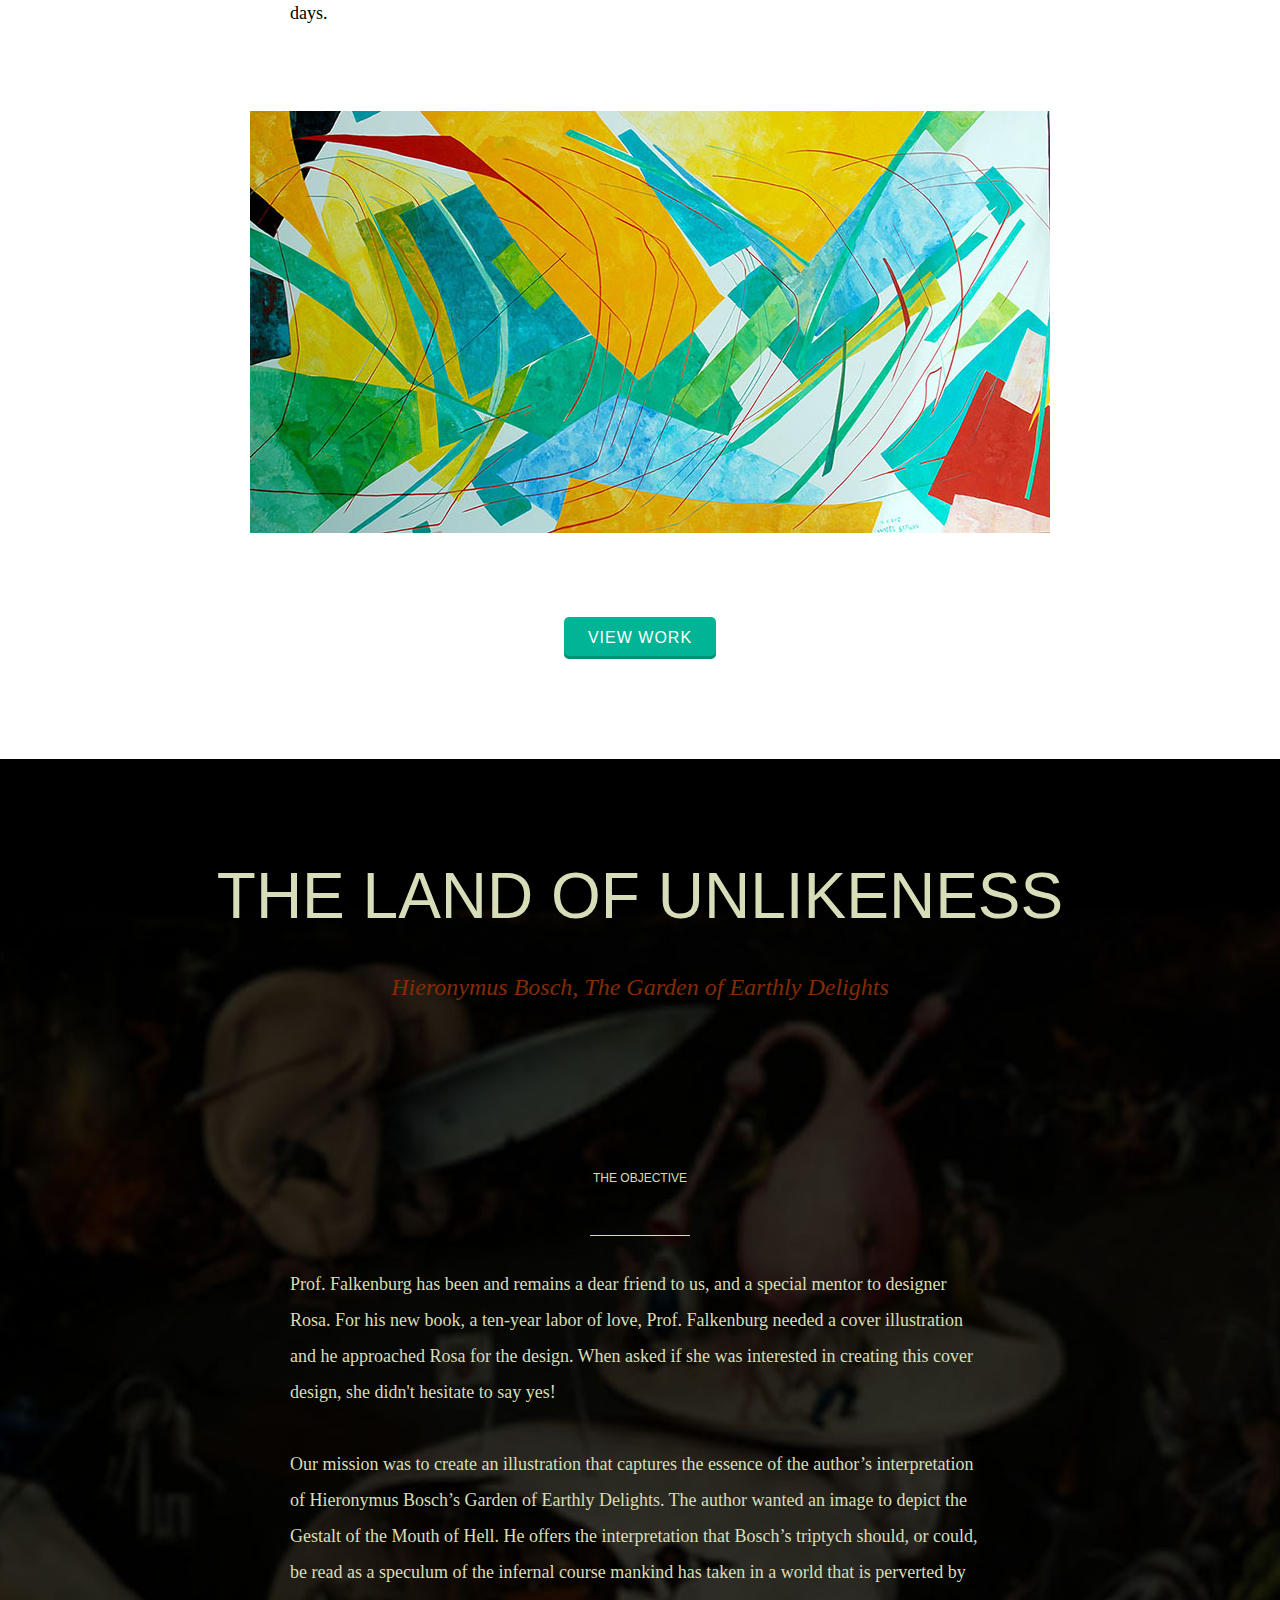
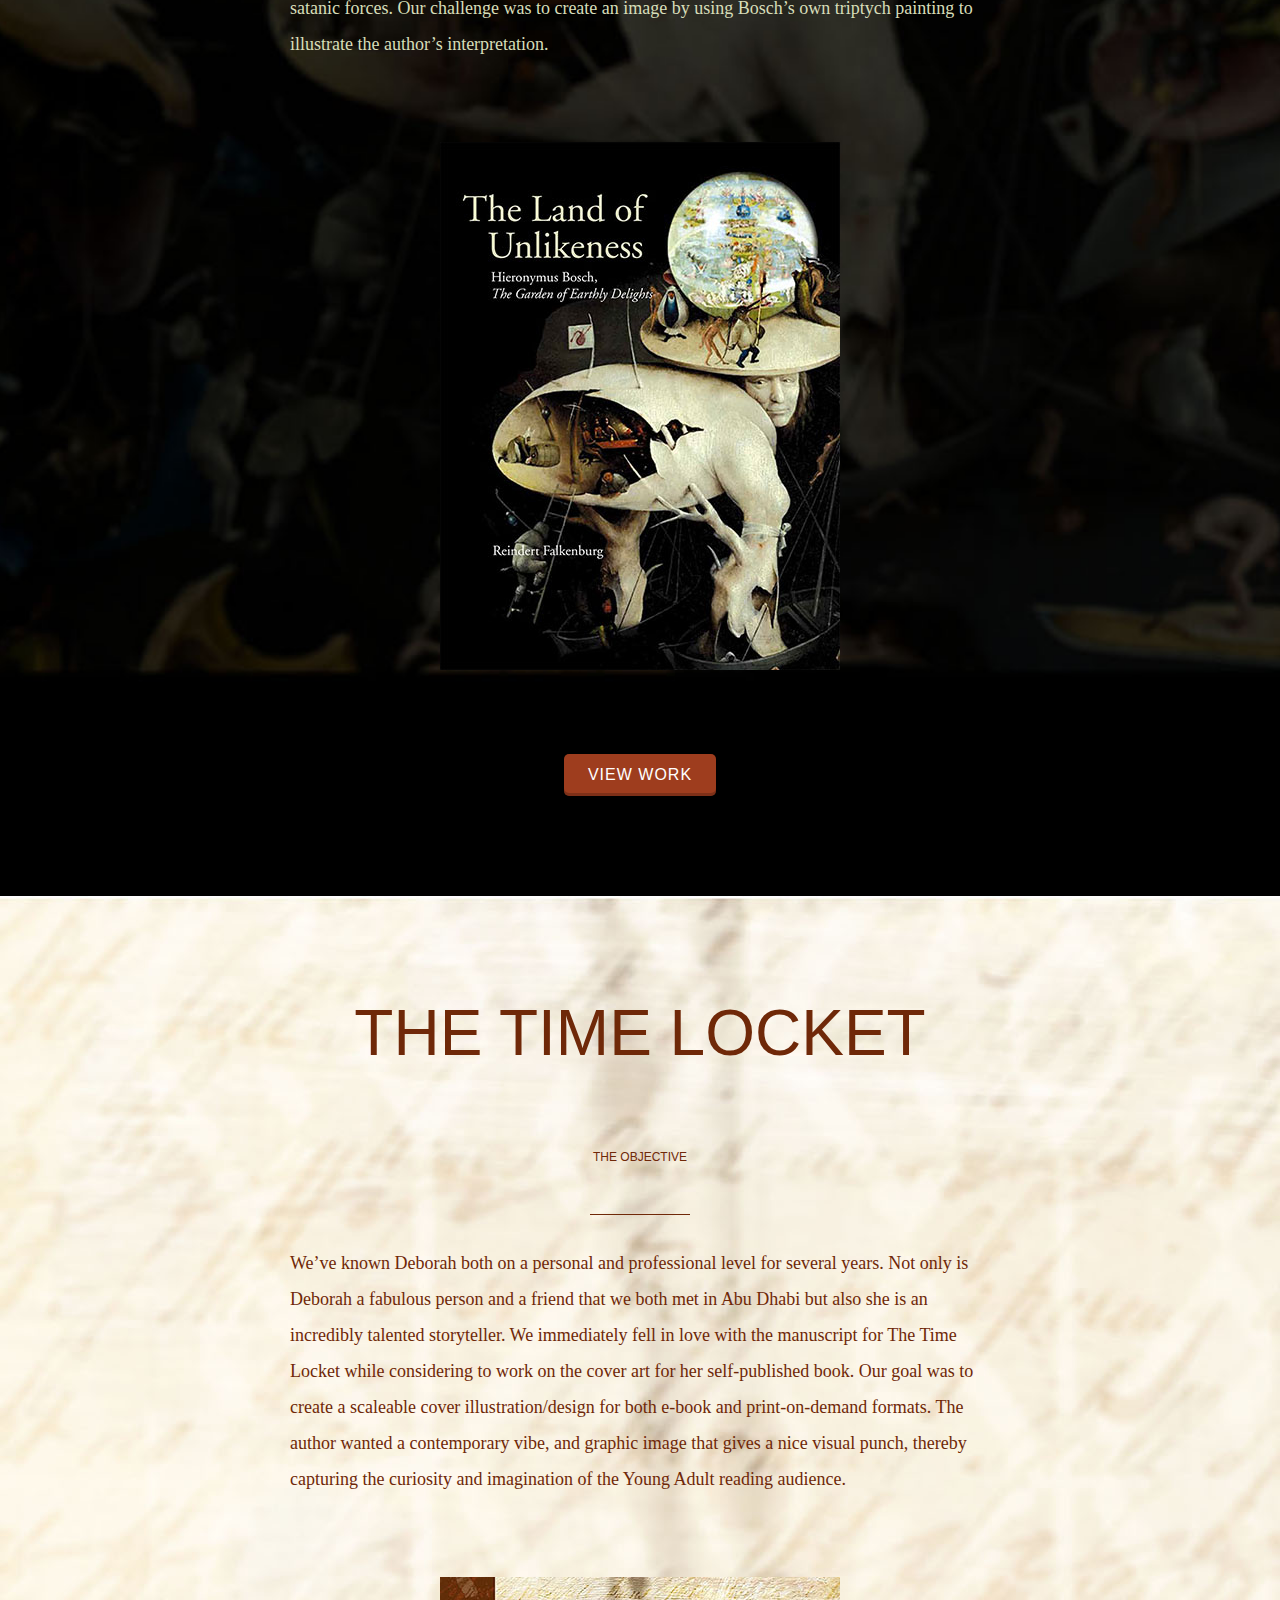
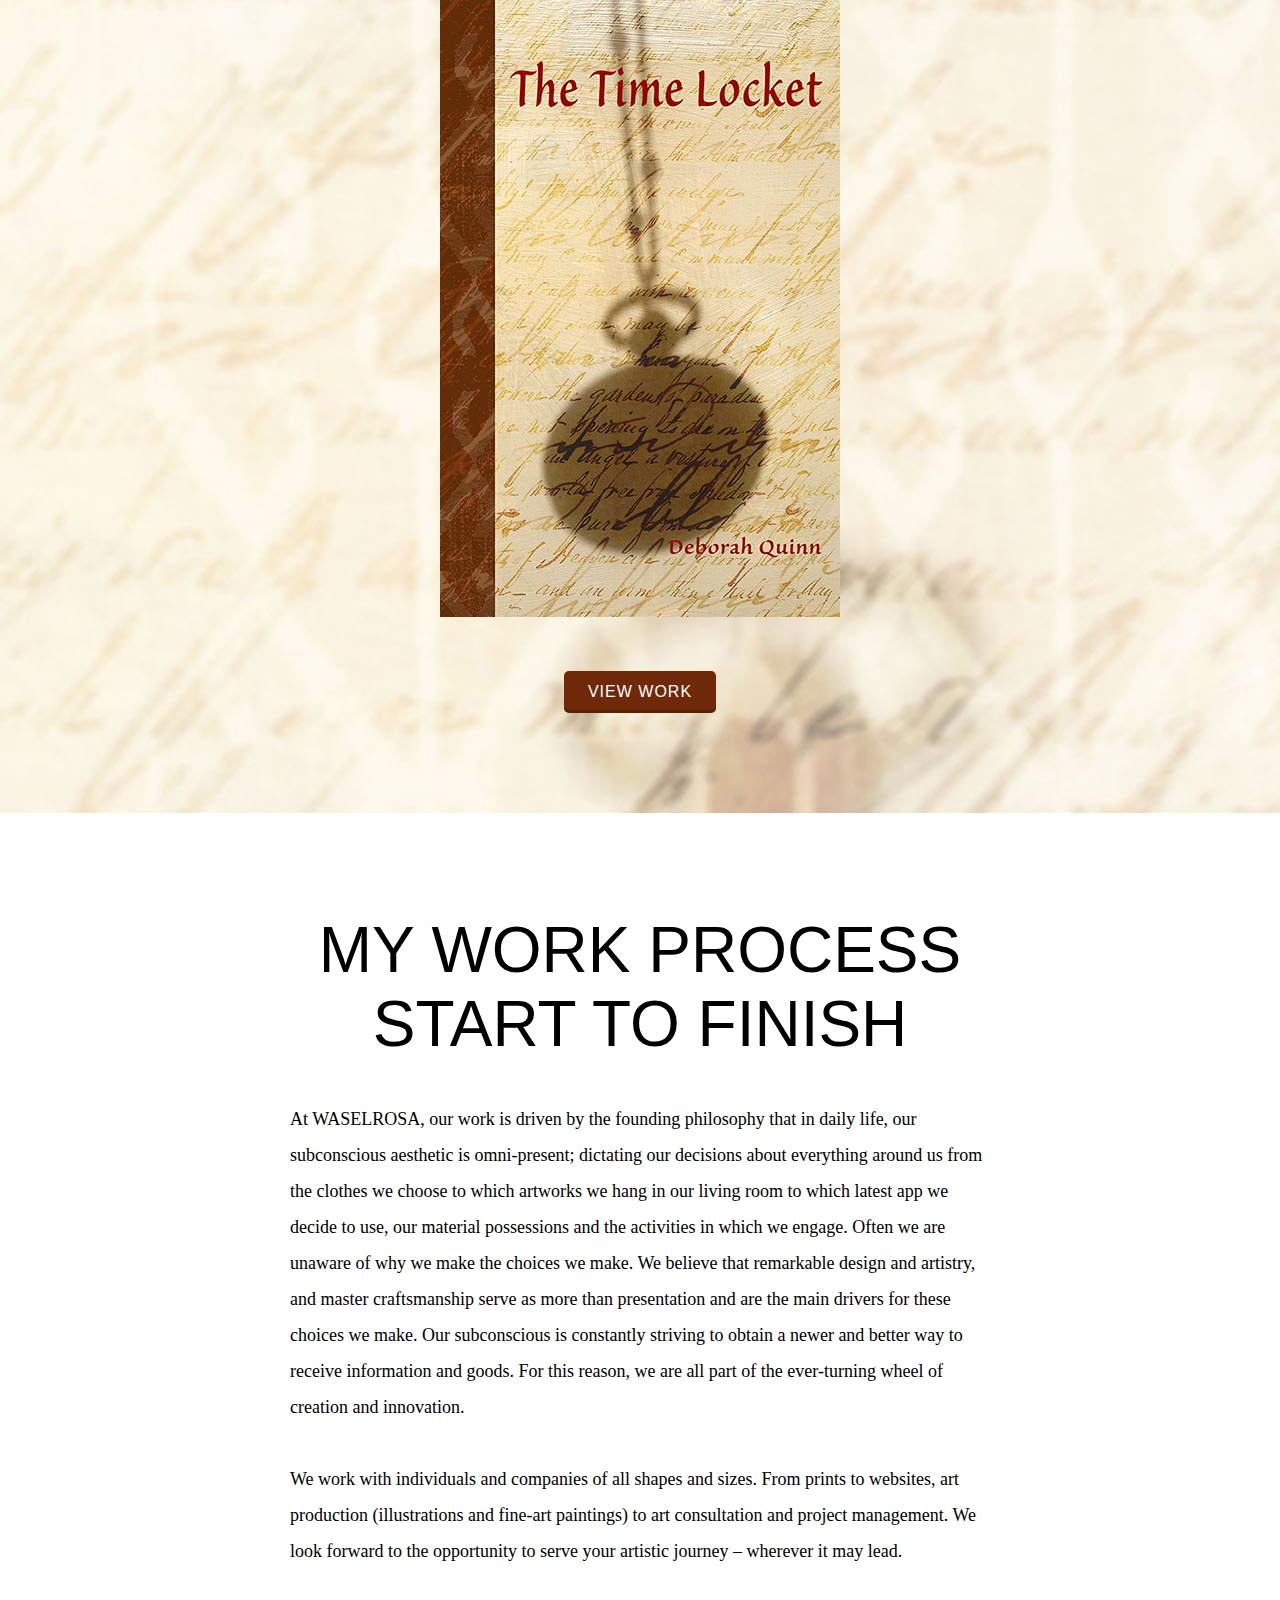
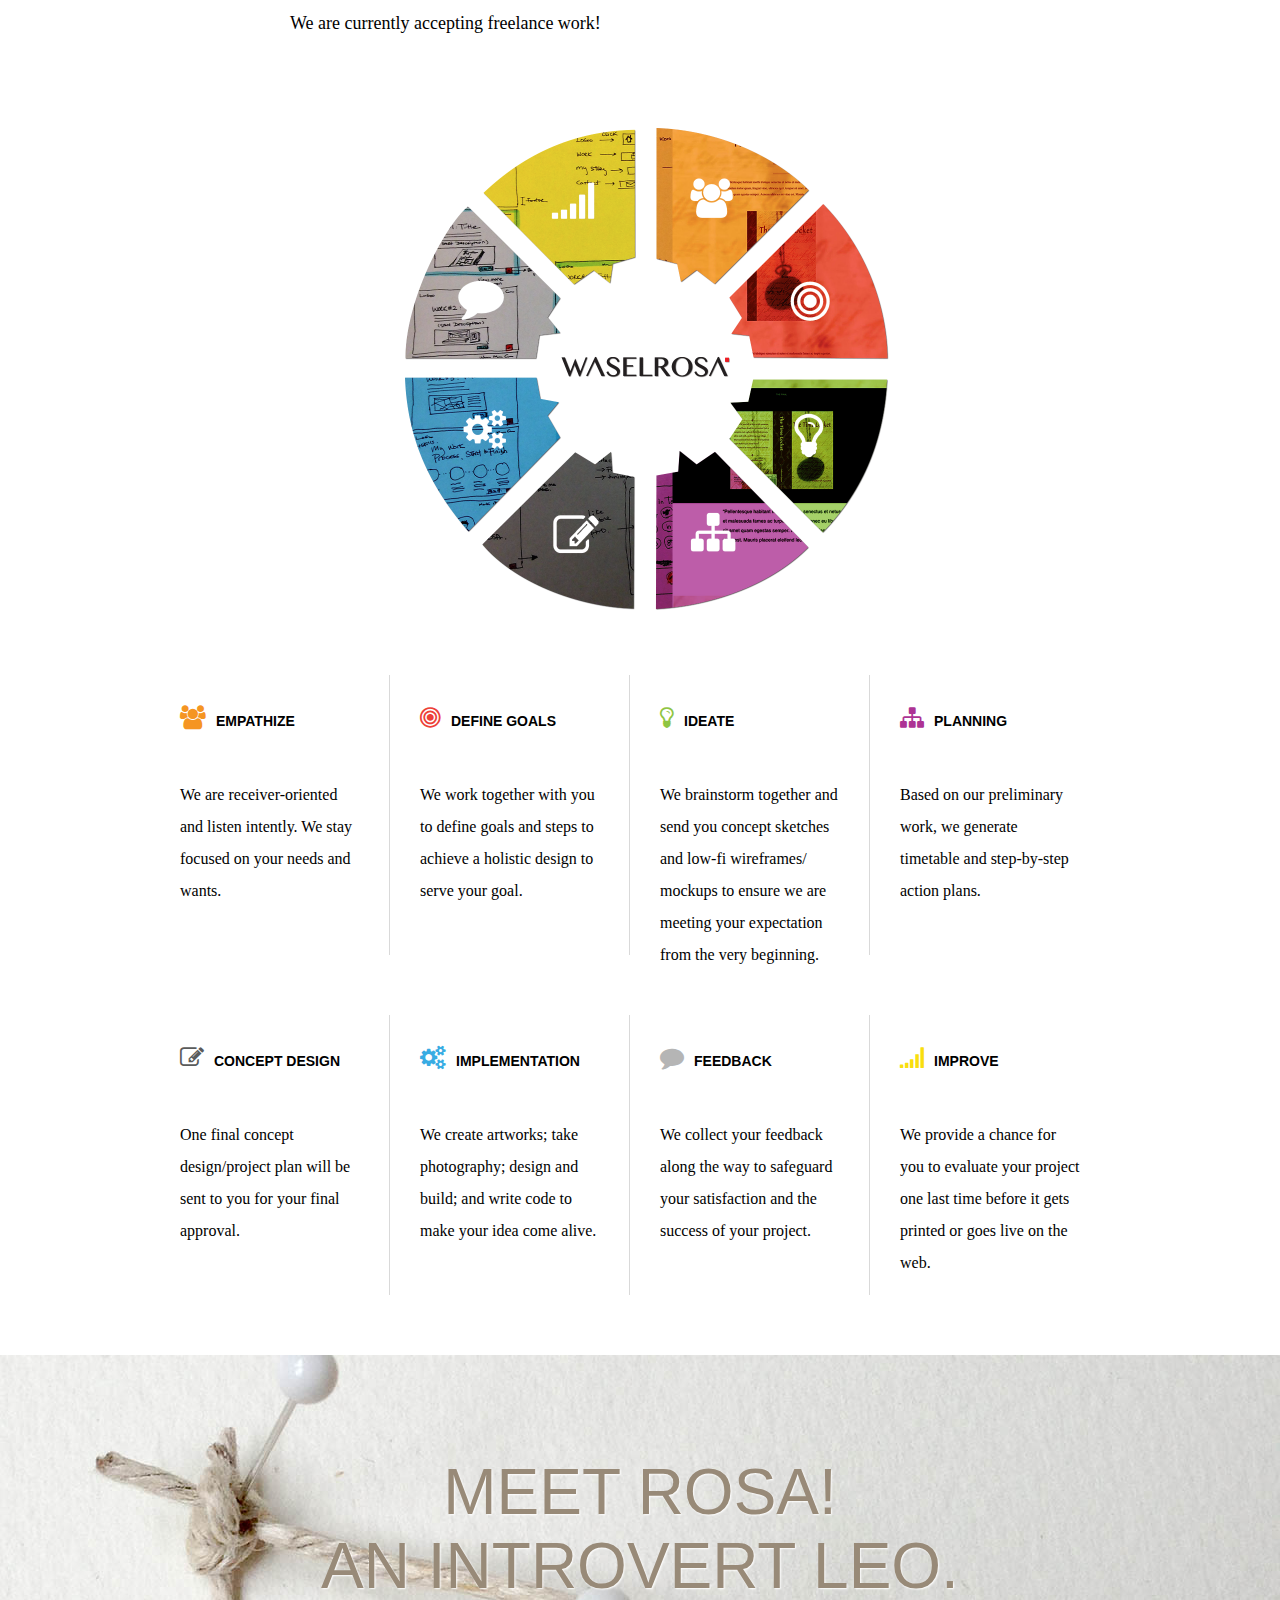
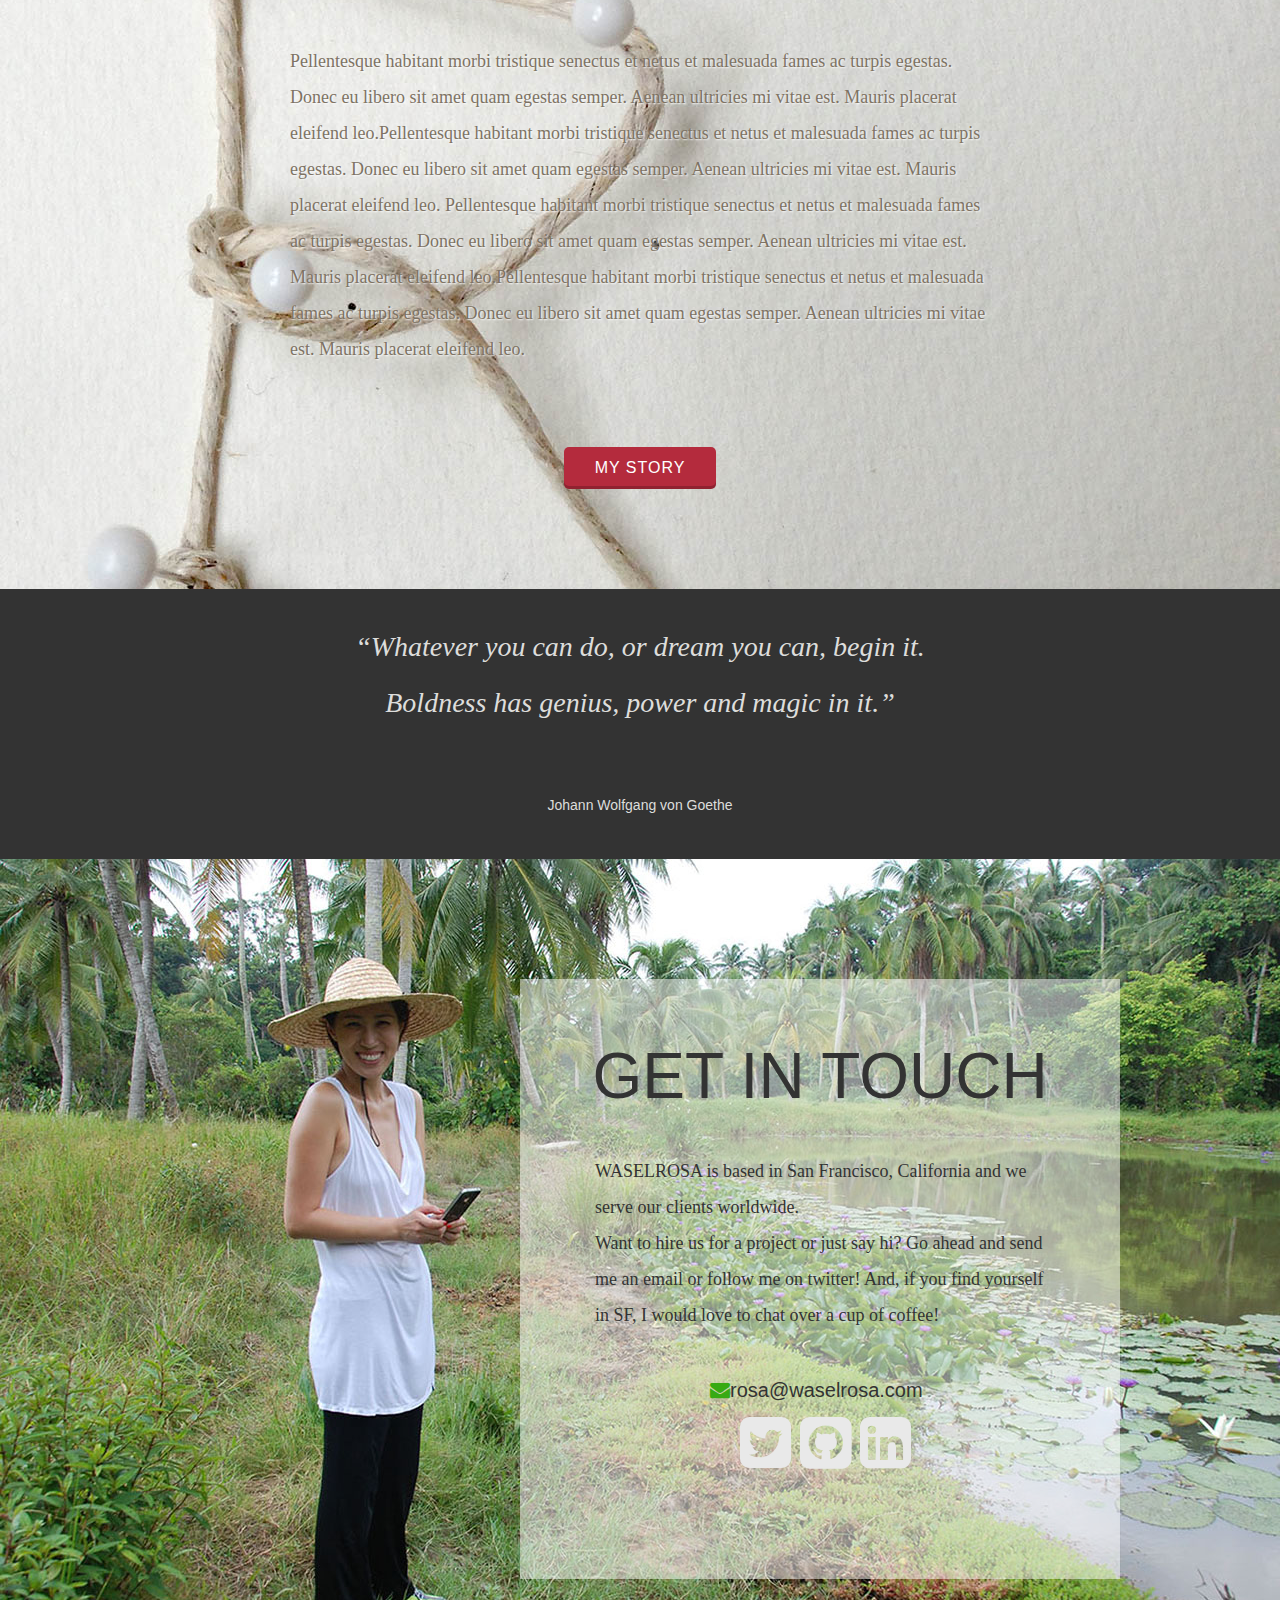
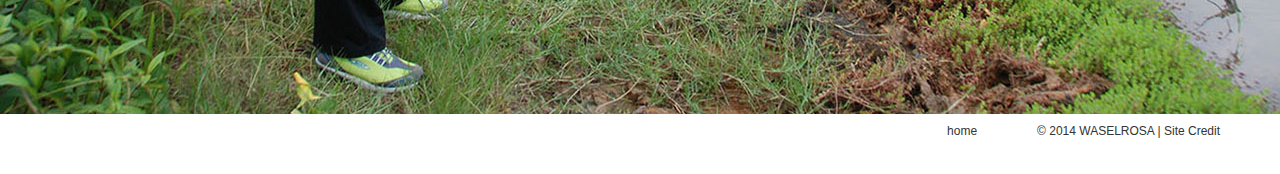
==== commit a1dbc084: "Content added" ====
--- a/index.html
+++ b/index.html
@@ -18,6 +18,7 @@
 				<li id="mystory"><a href="#">my story</a></li>
 				<li id="contact"><a href="#">contact</a></li>
 			</ul>
+			<i id="hamberger" class="fa fa-bars hamberger"></i>
 		</nav>
 		<div class="slidedown">
 			<nav>
@@ -27,7 +28,18 @@
 					<li id="locket"><a data-target-id="locketContainer" href="#">The Time Locket</a></li>
 				</ul>
 			</nav>
-		</div>	
+		</div>
+		<div class="mobile-dropdown hamberger">
+			<ul class="mobile-list">
+				<li class="mobile-home"><a href="#">Home</a></li>
+				<li Class="mobile-work"><a href="#">Work</a></li>
+				<li class="work-list mobile-sixtysix"><a href="#">Sixty-Six Days</a></li>
+				<li class="work-list mobile-land"><a href="#">The land of unlikeness</a></li>
+				<li class="work-list mobile-time"><a href="#">The Time Locket</a></li>
+				<li class="mobile-mystory"><a href="#">My Story</a></li>
+				<li class="mobile-contact"><a href="#">Contact</a></li>
+			</ul>
+		</div>
 	</div>
 	<div id="sixtysixContainer" class="work-sixtysix container">
 		<div class="entry-content">
@@ -35,7 +47,8 @@
 			<div class="objective">
 				<h3>the objective</h3>
 			</div>
-			<p class="project-description">Pellentesque habitant morbi tristique senectus et netus et malesuada fames ac turpis egestas. Vestibulum tortor quam, feugiat vitae, ultricies eget, tempor sit amet, ante. Donec eu libero sit amet quam egestas semper. Aenean ultricies mi vitae est. Mauris placerat eleifend leo.</p>
+			<p class="project-description">The client’s goal was to enhance the lobby space of the newly built Rihan Heights, luxury residential towers with original artworks. Artist Wasel was commissioned to create 5 original oil paintings for each of the 5 towers.  The aim was to give a unique personality to each tower and elevate the modern elegance of Rihan Heights to a new level.  The Client implicitly requested that each painting be the centerpiece of the lobby while harmoniously assimilating with the architectural structure and ceiling light installation.<br>
+			<br>WASELROSA managed the project from its inception; including the project proposal, onsite client meetings, budgeting, artist’s safety while completing the installations and bringing the project to its completion on time to meet the opening schedule of the residential towers. Each work had a finished measurement of 15’7″ x 7’8″ and the project was completed within sixty-six days.</p>
 		</div>
 		<div class="painting4">
 			<img src="img/LeftAllAlone.jpg">
@@ -44,11 +57,12 @@
 		<div id="paintSixtySix" class="view-toggle">
 			<div class="client">
 				<h3>the client</h3>
-				<p class="project-description">Pellentesque habitant morbi tristique senectus et netus et malesuada fames ac turpis egestas. Vestibulum tortor quam, feugiat vitae, ultricies eget, tempor sit amet, ante. Donec eu libero sit amet quam egestas semper. Aenean ultricies mi vitae est. Mauris placerat eleifend leo.</p>
-				<a href="http://www.capitaland.com/">CapitaLand</a>
+				<p class="project-description">CapitaLand Limited is a Singapore based real estate company. Formed November 2000, as a result of a merger between DBS Land and Pidemco Land, it is one of Asia's largest real estate companies. CapitaLand oversaw the building and design of five residential towers, Rihan Heights, in Abu Dhabi, the Capital of United Arab Emirates.</p>
+				<a href="http://www.capitaland.com/">More About CapitaLand</a>
 				<h3>the artist</h3>
-				<p class="project-description">Pellentesque habitant morbi tristique senectus et netus et malesuada fames ac turpis egestas. Vestibulum tortor quam, feugiat vitae, ultricies eget, tempor sit amet, ante. Donec eu libero sit amet quam egestas semper. Aenean ultricies mi vitae est. Mauris placerat eleifend leo.</p>
-				<a href="http://www.artistbymistake.com">Wasel Choi</a>
+				<p class="project-description">Wasel Choi (previously known as Wasel Safwan) has been studying and exploring the lines that he creates subconsciously for many years. He believes that he has always been influenced by railway tracks and airplane wings. He has come to call the influence of railways and wings in his artwork as the Lines. With this passionate expedition, he has been creating unique artworks and developing these Lines in two different mediums; paintings and 30 second video shorts. You often find robust lines that create dimensions and spaces in an intriguing way. These lines often meet and separate with sweeping shapes and colors into a wave of motion as if these lines and planes are drifting by a gentle breeze. He particularly enjoys working on the largest scale possible for a given work because it allows him a greater space in which to stretch the Lines.<br>
+				<br>Trained as an architect, self-taught artist Wasel Choi’s enigmatic universe invites you to take a journey deep into his personal subconscious world and the spiritual dimension of his personality.</p>
+				<a href="http://www.artistbymistake.com">More About Artist Wasel Choi</a>
 			</div>
 			<div class="the-final">
 				<h3>The Final</h3>
@@ -84,11 +98,14 @@
 	</div>
 	<div id="unlikenessContainer" class="work-unlikeness container">
 		<div class="entry-content">
-			<h2 class="entry-title">The Land of Unlikeness</h2>
+			<h2 class="entry-title">The Land of Unlikeness
+				<p> Hieronymus Bosch, The Garden of Earthly Delights</p>
+			</h2>
 			<div class="objective">
 				<h3>the objective</h3>
 			</div>
-			<p class="project-description">Pellentesque habitant morbi tristique senectus et netus et malesuada fames ac turpis egestas. Vestibulum tortor quam, feugiat vitae, ultricies eget, tempor sit amet, ante. Donec eu libero sit amet quam egestas semper. Aenean ultricies mi vitae est. Mauris placerat eleifend leo.</p>
+			<p class="project-description">Prof. Falkenburg has been and remains a dear friend to us, and a special mentor to designer Rosa.  For his new book, a ten-year labor of love, Prof. Falkenburg needed a cover illustration and he approached Rosa for the design.  When asked if she was interested in creating this cover design, she didn't hesitate to say yes!<br>
+			<br>Our mission was to create an illustration that captures the essence of the author’s interpretation of Hieronymus Bosch’s Garden of Earthly Delights. The author wanted an image to depict the Gestalt of the Mouth of Hell. He offers the interpretation that Bosch’s triptych should, or could, be read as a speculum of the infernal course mankind has taken in a world that is perverted by satanic forces. Our challenge was to create an image by using Bosch’s own triptych painting to illustrate the author’s interpretation.</p>
 		</div>
 		<div class="cover-image">
 			<img src="img/TheLandOfUnlikeness.jpg">
@@ -97,8 +114,12 @@
 		<div id="theLandOfUnLikeness" class="view-toggle">
 			<div class="client">
 				<h3>the client</h3>
-				<p class="project-description">Pellentesque habitant morbi tristique senectus et netus et malesuada fames ac turpis egestas. Vestibulum tortor quam, feugiat vitae, ultricies eget, tempor sit amet, ante. Donec eu libero sit amet quam egestas semper. Aenean ultricies mi vitae est. Mauris placerat eleifend leo.</p>
+				<p class="project-description">Reindert Falkenburg studies the visual arts primarily from the perspective of image/viewer relationships. His scholarly interest regard works by 16th-century Dutch and Flemish masters, such as Hieronymus Bosch and Pieter Bruegel. Professor Falkenburg currently works as Vice Provost of Intellectual and Cultural Outreach, NYU Abu Dhabi. He served as chair of the Art History Department at Leiden University in The Netherlands and previous to that was Professor of Western Art and Religion at the Graduate Theological Union in Berkeley, California, Deputy Director of the Netherlands Institute for Art History and Research Fellow of the Royal Dutch Academy of Sciences.</p>
 				<a href="http://nyuad.nyu.edu/academics/faculty/reindert-falkenburg.html">Author | Prof. Dr. Reindert Falkenburg</a><br>
+				<p>Original Art | Hieronymus Bosch<br>
+				Publisher | W Books <br>
+				Design | Frank de Wit<br>
+				Cover Illustration | Rosa Choi</p>
 				<a href="http://www.amazon.com/Studies-Netherlandish-Cultural-Unlikeness-Netherlandis/dp/9040077673">Read more</a>
 			</div>
 			<div class="the-final">
@@ -109,7 +130,7 @@
 				<p class="client-feedback">“Pellentesque habitant morbi tristique senectus et netus et malesuada fames ac turpis egestas. Donec eu libero sit amet quam egestas semper. Aenean ultricies mi vitae est. Mauris placerat eleifend leo.”</p>
 				<img class="profile" src="img/falkenburg.png">
 				<div class="author">
-					<p>Prof. Dr. Reindert Falkenburg <br>Vice Provost, Intellectual and Cultural Outreach</p>
+					<p>Prof. Dr. Reindert Falkenburg <br>Vice Provost, Intellectual and Cultural Outreach<br>NYU Abu Dhabi</p>
 				</div>
 				<a class="close-mark" href="#"><i class="fa fa-chevron-circle-up"></i></a>
 			</div>
@@ -124,7 +145,7 @@
 			<div class="objective">
 				<h3>the objective</h3>
 			</div>
-			<p class="project-description">Pellentesque habitant morbi tristique senectus et netus et malesuada fames ac turpis egestas. Vestibulum tortor quam, feugiat vitae, ultricies eget, tempor sit amet, ante. Donec eu libero sit amet quam egestas semper. Aenean ultricies mi vitae est. Mauris placerat eleifend leo.</p>
+			<p class="project-description">We’ve known Deborah both on a personal and professional level for several years.  Not only is Deborah a fabulous person and a friend that we both met in Abu Dhabi but also she is an incredibly talented storyteller. We immediately fell in love with the manuscript for The Time Locket while considering to work on the cover art for her self-published book. Our goal was to create a scaleable cover illustration/design for both e-book and print-on-demand formats.  The author wanted a contemporary vibe, and graphic image that gives a nice visual punch, thereby capturing the curiosity and imagination of the Young Adult reading audience.</p>
 		</div>
 		<div class="jacket-image">
 			<img src="img/TheTimeLocket_Cover.jpg">
@@ -133,8 +154,8 @@
 		<div id="theTimeLocket"class="view-toggle">
 			<div class="client">
 				<h3>the client</h3>
-				<p class="project-description">Pellentesque habitant morbi tristique senectus et netus et malesuada fames ac turpis egestas. Vestibulum tortor quam, feugiat vitae, ultricies eget, tempor sit amet, ante. Donec eu libero sit amet quam egestas semper. Aenean ultricies mi vitae est. Mauris placerat eleifend leo.</p>
-				<a href="http://nyuad.nyu.edu/academics/faculty/deborah-williams.html">Author | Deborah Quinn</a><br>
+				<p class="project-description">Deborah Quinn learned most of her history from novels, which makes her version of history very exciting but not always accurate. Deborah grew up in the Midwestern United States, then moved to Manhattan, where she spent almost twenty years, and now she lives with her husband, two children, and two skittish cats, in Abu Dhabi, in the United Arab Emirates. It gets so hot there in the summer that you can—literally—fry eggs on the sidewalks. She is currently at work on a second project, about vengeful ghosts, and on a movie about an eccentric woman explorer who discovered a lost city in Syria, early in the nineteenth century.</p>
+				<a href="http://www.thetimelocket.com">Author | Deborah Quinn</a><br>
 				<a href="http://www.amazon.com/The-Time-Locket-Deborah-Quinn-ebook/dp/B00ICNAXFO">Read more</a>
 			</div>
 			<div class="the-final">
@@ -142,7 +163,7 @@
 				<img src="img/timelocketcover.jpg">
 			</div>
 			<div class="feedback">
-				<p class="client-feedback">“Pellentesque habitant morbi tristique senectus et netus et malesuada fames ac turpis egestas. Donec eu libero sit amet quam egestas semper. Aenean ultricies mi vitae est. Mauris placerat eleifend leo.”</p>
+				<p class="client-feedback">“Working with Rosa on the cover of The Time Locket was a fantastic experience, which isn't usually what people say about working with designers.  She listened carefully to my "vision" of the book jacket and then brought that vision to the page in a wonderful way.  Equally wonderful was her patience in the final stages of the process, when she fielded many, many emails from me that started "what if we tried..."  or "could you possibly do this..."   She never dismissed my suggestions, even when it became clear that her original designs were the right way to go.  I had no problems uploading her files to the various sites I was using for e-publishing and print-on-demand; she turned in beautiful work in a professional and timely manner.  Rosa will be the designer I turn to for all my future projects, and in fact I've already recommended her to several other writers.”</p>
 				<img class="profile" src="img/quinn.png">
 				<div class="author">
 					<p>Deborah Quinn <br>Author</p>
@@ -157,7 +178,10 @@
 	<div class="work-process container">
 		<div class="entry-content">
 			<h2 class="entry-title">My work process<br>start to finish</br></h2>
-			<p class="project-description">Pellentesque habitant morbi tristique senectus et netus et malesuada fames ac turpis egestas. Donec eu libero sit amet quam egestas semper. Aenean ultricies mi vitae est. Mauris placerat eleifend leo.</p>
+			<p class="project-description">At WASELROSA, our work is driven by the founding philosophy that in daily life, our subconscious aesthetic is omni-present; dictating our decisions about everything around us from the clothes we choose to which artworks we hang in our living room to which latest app we decide to use, our material possessions and the activities in which we engage. Often we are unaware of why we make the choices we make. We believe that remarkable design and artistry, and master craftsmanship serve as more than presentation and are the main drivers for these choices we make. Our subconscious is constantly striving to obtain a newer and better way to receive information and goods. For this reason, we are all part of the ever-turning wheel of creation and innovation.<br>
+			<br>We work with individuals and companies of all shapes and sizes. From prints to websites, art production (illustrations and fine-art paintings) to art consultation and project management. We look forward to the opportunity to serve your artistic journey – wherever it may lead.<br>
+			<br>We are currently accepting freelance work!
+			</p>
 		</div>
 		<div class="process-diagram">
 			<img src="img/process-s.png">
@@ -165,37 +189,37 @@
 		<div class="steps-one">
 			<section class="process-step">
 				<h4 class="prostep empathize"><i id="empathize" class="fa fa-users"></i>Empathize</h4>
-				<p class="method">Pellentesque habitant morbi tristique senectus et netus et malesuada fames ac turpis egestas.</p>
+				<p class="method">We are receiver-oriented and listen intently. We stay focused on your needs and wants.</p>
 			</section>
 			<section class="process-step">
 				<h4 class="prostep goals"><i id="goals" class="fa fa-bullseye"></i>Define Goals</h4>
-				<p class="method">Vestibulum tortor quam, feugiat vitae, ultricies eget, tempor sit amet, ante. Donec eu libero sit amet quam egestas seper.</p>
+				<p class="method">We work together with you to define goals and steps to achieve a holistic design to serve your goal.</p>
 			</section>
 			<section class="process-step">
 				<h4 class="prostep ideate"><i id="ideate" class="fa fa-lightbulb-o"></i>Ideate</h4>
-				<p class="method">Pellentesque habitant morbi tristique senectus et netus et malesuada fames ac turpis egestas.</p>
-			</section>
-			<section class="process-step">
-				<h4 class="prostep wireframe"><i id="wireframe" class="fa fa-sitemap"></i>Planning & Wireframe</h4>
-				<p class="method">PVestibulum tortor quam, feugiat vitae, ultricies eget, tempor sit amet, ante.</p>
+				<p class="method">We brainstorm together and send you concept sketches and low-fi wireframes/ mockups to ensure we are meeting your expectation from the very beginning.</p>
+			</section>
+			<section class="process-step">
+				<h4 class="prostep wireframe"><i id="wireframe" class="fa fa-sitemap"></i>Planning</h4>
+				<p class="method">Based on our preliminary work, we generate timetable and step-by-step action plans.</p>
 			</section>
 		</div>
 		<div class="steps-two">
 			<section class="process-step">
 				<h4 class="prostep concept"><i id="concept" class="fa fa-pencil-square-o"></i>Concept Design</h4>
-				<p class="method">PVestibulum tortor quam, feugiat vitae, ultricies eget, tempor sit amet, ante.</p>
+				<p class="method">One final concept design/project plan will be sent to you for your final approval.</p>
 			</section>
 			<section class="process-step">
 				<h4 class="prostep implement"><i id="implement" class="fa fa-cogs"></i>Implementation</h4>
-				<p class="method">Pellentesque habitant morbi tristique senectus et netus et malesuada fames ac turpis egestas.</p>
+				<p class="method">We create artworks; take photography; design and build; and write code to make your idea come alive.</p>
 			</section>
 			<section class="process-step">
 				<h4 class="prostep feedb"><i id="feedb" class="fa fa-comment"></i>Feedback</h4>
-				<p class="method">PVestibulum tortor quam, feugiat vitae, ultricies eget, tempor sit amet, ante.</p>
-			</section>
-			<section class="process-step">
-				<h4 class="prostep eval"><i id="eval" class="fa fa-signal"></i>Evaluate & Improve</h4>
-				<p class="method">Pellentesque habitant morbi tristique senectus et netus et malesuada fames ac turpis egestas.</p>
+				<p class="method">We collect your feedback along the way to safeguard your satisfaction and the success of your project.</p>
+			</section>
+			<section class="process-step">
+				<h4 class="prostep eval"><i id="eval" class="fa fa-signal"></i>Improve</h4>
+				<p class="method">We provide a chance for you to evaluate your project one last time before it gets printed or goes live on the web.</p>
 			</section>			
 		</div>	
 	</div>
@@ -216,17 +240,20 @@
 	<div class="contact-page container">
 		<div class="greeting">
 			<h2><a name="contact-me">Get in Touch</a></h2>
-			<p>Pellentesque habitant morbi tristique senectus et netus et malesuada fames ac turpis egestas.</p>
-			<a id="email" href="mailto:rosa@waselrosa.com"><i class="fa fa-envelope"></i>  rosa@waselrosa.com</a>
-			<p class="credit-list">Web Design and Hand-Coding | Rosa Choi <br>
+			<p>WASELROSA is based in San Francisco, California and we serve our clients worldwide.<br>
+			Want to hire us for a project or just say hi? Go ahead and send me an email or follow me on twitter! And, if you find yourself in SF, I would love to chat over a cup of coffee!
+			</p>
+			<a id="email" href="mailto:rosa@waselrosa.com"><i class="fa fa-envelope"></i>rosa@waselrosa.com</a>
+			<p class="credit-list">
+				Web Design and Hand-Coding | Rosa Choi <br>
 				Art and Photography | Wasel Choi<br>
 				Content Editing | Elizabeth Jourdin<br><br>
 				<span>A Special Thanks To</span><br>
-				Husband Wasel who has taught me to live my life to the full.<br>
-				Natasha Murashev who has inspired me to learn how to code.<br>
+				Artist and Husband Wasel who has taught me to live my life to the full.<br>
+				Natasha Murashev who has inspired me to start learning how to code. (Must read – “How to… Learn to Code, Get Your Dream Job, Change Your Life”)<br>
 				Sam Samskies, my coding mentor.<br>
 				Justin Steffin, my first coding teacher ever.<br>
-				And all the opensource communities - Github, Fontawesome, Stackoverflow, MDN, etc. <br>
+				And all the open source communities - Github, Fontawesome, Stackoverflow, MDN, etc.<br>
 				<a class="return" href="#"><i class="fa fa-heart"></i></a>
 			</p>
 		</div>
--- a/css/style.css
+++ b/css/style.css
@@ -5,6 +5,7 @@
 	font-family: 'Helvetica Neue', sans-serif;
 	 -webkit-font-smoothing: antialiased;
 	 font-size: 16px;
+	 background: black;
 }
 h1, h2, h3, h4, h5, h6 {
 	margin:0;
@@ -22,7 +23,7 @@
 p {
 	font-family: 'CallunaLghtRegular', serif;
 	margin: 0 auto;
-	text-align: center;
+	text-align: left;
 	line-height: 2;
 	max-width: 700px;
 	padding-bottom: 80px;
@@ -40,6 +41,7 @@
 	height: 18px;
 	padding-top: 40px;
 	padding-left: 40px;
+	overflow: hidden;
 }
 .top-nav ul {
 	list-style-type: none;
@@ -99,6 +101,10 @@
 }
 .slidedown nav ul li a:hover {
 	color: #f9c87a;
+}
+.mobile-dropdown,
+#hamberger {
+	display: none;
 }
 
 /* Site Page Two*/
@@ -248,6 +254,13 @@
 	color: #d7ddb9;
 	padding-top: 100px;
 }
+.work-unlikeness .entry-content h2 p {
+	color: #852c04;
+	font-size: 24px;
+	font-style: italic;
+	text-transform: none;
+	text-align: center;
+}
 .work-unlikeness .entry-content p {
 	color: #d7ddb9;
 }
@@ -293,6 +306,11 @@
 	text-align: left;
 	padding-bottom: 20px;
 }
+.client p {
+	color: #d7ddb9;
+	font-size: 16px;
+	line-height: 1.5;
+}
 .client a {
 	color: #d7ddb9;
 	font-size: 14px;
@@ -320,7 +338,7 @@
 	margin-bottom: 50px;
 }
 .feedback p {
-	font-size: 24px;
+	font-size: 20px;
 	text-align: left;
 	line-height: 2;
 	padding-top: 30px;
@@ -396,8 +414,8 @@
 .work-timelocket .view-toggle .feedback {
 	background: white;
 }
-.work-timelocket.view-toggle .feedback img.profile {
-	margin-left: 900px;
+img.profile {
+	margin-left: 888px;
 }
 
 /* Site Page Five - My Work Process*/
@@ -503,6 +521,7 @@
 	padding-top: 30px;
 	padding-bottom: 30px;
 	font-style: italic;
+	text-align: center;
 }
 .quote p.goethe {
 	font-size: 14px;
@@ -515,9 +534,10 @@
 /*Site Page Eight - Contact*/
 .contact-page {
 	background: url(../img/contactRosa.jpg) center top no-repeat;
-	height: 857px;
-	background-size: cover;
-	position: relative
+	height: 855px;
+	/*background-size: cover;*/
+	position: relative;
+	margin: 0;
 }
 .contact-page .greeting h2 {
 	color: #333;
@@ -529,18 +549,21 @@
 	box-shadow: 0 0 .5px rgba(0,0,0,.75);
 	width: 600px;
 	height: 600px;
+	margin: 0;
 	position: absolute;
 	left: 520px;
 	top: 120px;
-	position: relative;
+	/*position: relative;*/
 }
 .greeting p {
 	width: 450px;
+	color: #333;
+	/*font-weight: bold;*/
 }
 p.credit-list{
 	position: absolute;
 	top: 150px;
-	font-size: 16px;
+	font-size: 14px;
 	text-align: left;
 	padding-left: 70px;
 	font-family: 'MuseoSansRegular', sans-serif;
@@ -567,8 +590,8 @@
 }
 #email {
 	position: absolute;
-	left: 200px;
-	top: 260px;
+	left: 190px;
+	top: 400px;
 	color: #333;
 	font-size: 20px;
 }
@@ -578,24 +601,28 @@
 #twitter {
 	position: absolute;
 	left: 740px;
-	top: 450px;
+	top: 550px;
 }
 #github {
 	position: absolute;
 	left: 800px;
-	top: 450px;
+	top: 550px;
 }
 #linkedin {
 	position: absolute;
 	left: 860px;
-	top: 450px;
+	top: 550px;
 }
 
 /*footer*/
 .footer-nav nav{
-	height: 60px;
 	background: white;
 	margin: 0;
+	height: 60px;
+}
+.footer-nav nav ul {
+	margin: 0;
+	padding: 0;
 }
 .footer-nav nav ul li {
 	list-style-type: none;
@@ -604,6 +631,7 @@
 	font-size: 12px;
 	color: #333;
 	padding-right: 60px;
+	padding-top: 10px;
 }
 .footer-nav nav ul li a {
 	text-decoration: none;
@@ -712,44 +740,40 @@
 	a#email {
 		font-size: 16px;
 		position: absolute;
-		top: 310px;
+		top: 410px;
 		left: 150px;
 	}
 	#twitter {
 		position: absolute;
 		left: 430px;
-		top: 480px;
+		top: 580px;
 	}
 	#github {
 		position: absolute;
 		left: 490px;
-		top: 480px;
+		top: 580px;
 	}
 	#linkedin {
 		position: absolute;
 		left: 550px;
-		top: 480px;
+		top: 580px;
 	}
 }
 @media screen and (max-width: 480px) {
 	body, html{
 		max-width: 480px;
 		min-width: 480px;
-		font-size: 18px;
+		font-size: 20px;
 	}
 	p { 
-		font-size: 18px;
+		font-size: 20px;
 		line-height: 2;
 		padding: 30px 40px 80px 40px;
 	}
 	h2 {
-		font-size: 3em;
+		font-size: 2.5em;
 		padding: 50px 0 10px 0;
 		line-height: 1.5;
-	}
-	#logo {
-		width: 40%;
-		height: 40%;
 	}
 	.landing-page .slogan {
 		position: absolute;
@@ -757,16 +781,50 @@
 		top: 520px;
 		font-size: 2.2em;
 	}
-	.slidedown {
-		position: absolute;
-		left: 230px;
-	}
-	.slidedown nav ul li {
-		padding-left: 16px;
+	.top-nav ul li {
+		display: none;
+	}
+	#hamberger {
+		font-size: 44px;
+		position: absolute;
+		left: 400px;
+		top: 35px;
+		color: white;
+		display: block;
+	}
+	.mobile-dropdown {
+		width: 100%;
+		height: 800px;
+		position: absolute;
+		top:0px;
+		background: #4077c1;
+		padding-top: 60px;
+		display: none;
+	}
+	.mobile-dropdown ul li {
+		font-family: 'MuseoSansRegular', sans-serif;
+		-webkit-font-smoothing: antialiased;
+		text-transform: uppercase;
+		font-size: 40px;
+		line-height: 2;
+		list-style: none;
+		padding-left: 30px;
+		font-weight: bold;
+	}
+	.mobile-dropdown ul li a {
+		color: white;
+	}
+	.mobile-dropdown ul li a:hover{
+		color: #f9c87a;
+	}
+	.mobile-dropdown ul li.work-list {
+		font-size: 32px;
+		font-weight: lighter;
+		padding-left: 50px;
 	}
 	.painting4 img{
 		max-width: 380px;
-		padding-left: 3.2em;
+		padding-left: 2.8em;
 	}
 	.view-button {
 		padding: 14px;
@@ -805,7 +863,7 @@
 		padding-top: 240px;
 	}
 	.feedback p {
-		font-size: 16px;
+		font-size: 18px;
 	}
 	img.profile {
 		margin-left: 320px;
@@ -814,7 +872,7 @@
 	.author p {
 		padding-right: 30px;
 		padding-bottom: 20px;
-		font-size: 12px;
+		font-size: 16px;
 	}
 	.close-mark {
 		padding-right: 210px;
@@ -863,7 +921,7 @@
 		display: none;
 	}
 	p.method {
-		font-size: 16px;
+		font-size: 20px;
 	}
 	.prostep {
 		font-size: 16px;
@@ -875,13 +933,12 @@
 		padding: 50px 20px 10px 20px;
 	}	
 	.quote p {
-		font-size: 26px;
+		font-size: 29px;
 		font-style: normal;
-
 	}
 	.contact-page {
 		background: url(../img/contactRosaA.jpg) center top no-repeat;
-		height: 560px;
+		height: 536px;
 	}
 	.greeting {
 		width: 320px;
@@ -891,12 +948,13 @@
 		top: 60px;
 	}
 	.contact-page .greeting h2 {
-		padding-top: 30px;
+		padding-top: 10px;
 	}
 	.greeting p {
 		width: 280px;
-		padding: 30px 8px 80px 8px;
+		padding: 0px 8px 80px 8px;
 		line-height: 1.5;
+		font-size: 16px;
 	}
 	p.credit-list {
 		font-size: 14px;
@@ -906,28 +964,28 @@
 		padding-left: 20px;
 	}
 	a#email {
-		font-size: 16px;
-		position: absolute;
-		top: 320px;
-		left: 80px;
+		font-size: 18px;
+		position: absolute;
+		top: 360px;
+		left: 60px;
 	}
 	.toggle-soc {
-		font-size: 60px;
+		font-size: 50px;
 	}
 	#twitter { 
 		position: absolute;
 		left: 200px;
-		top: 410px;
+		top: 440px;
 	}
 	#github {
 		position: absolute;
 		left: 260px;
-		top: 410px;
+		top: 440px;
 	}
 	#linkedin {
 		position: absolute;
 		left: 320px;
-		top: 410px;
+		top: 440px;
 	}
 	.footer-nav nav ul li {
 		font-size: 16px;
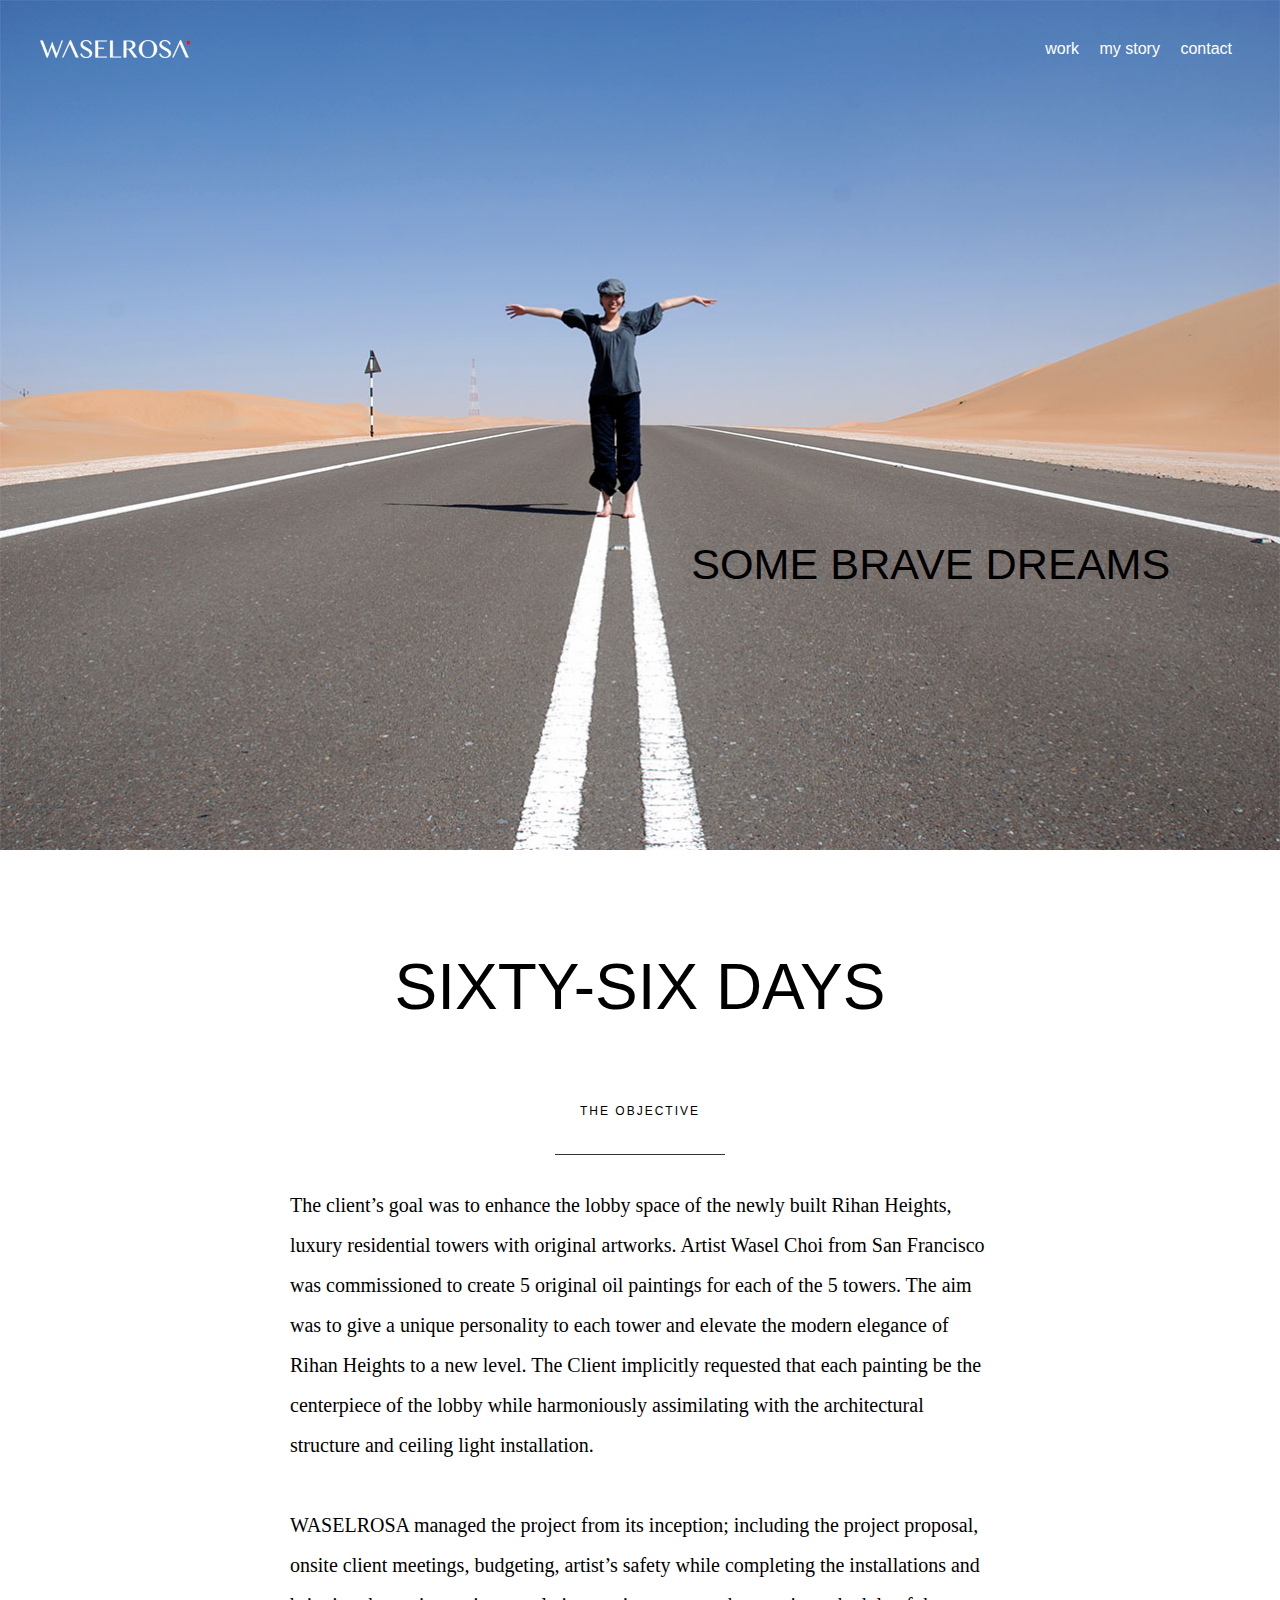
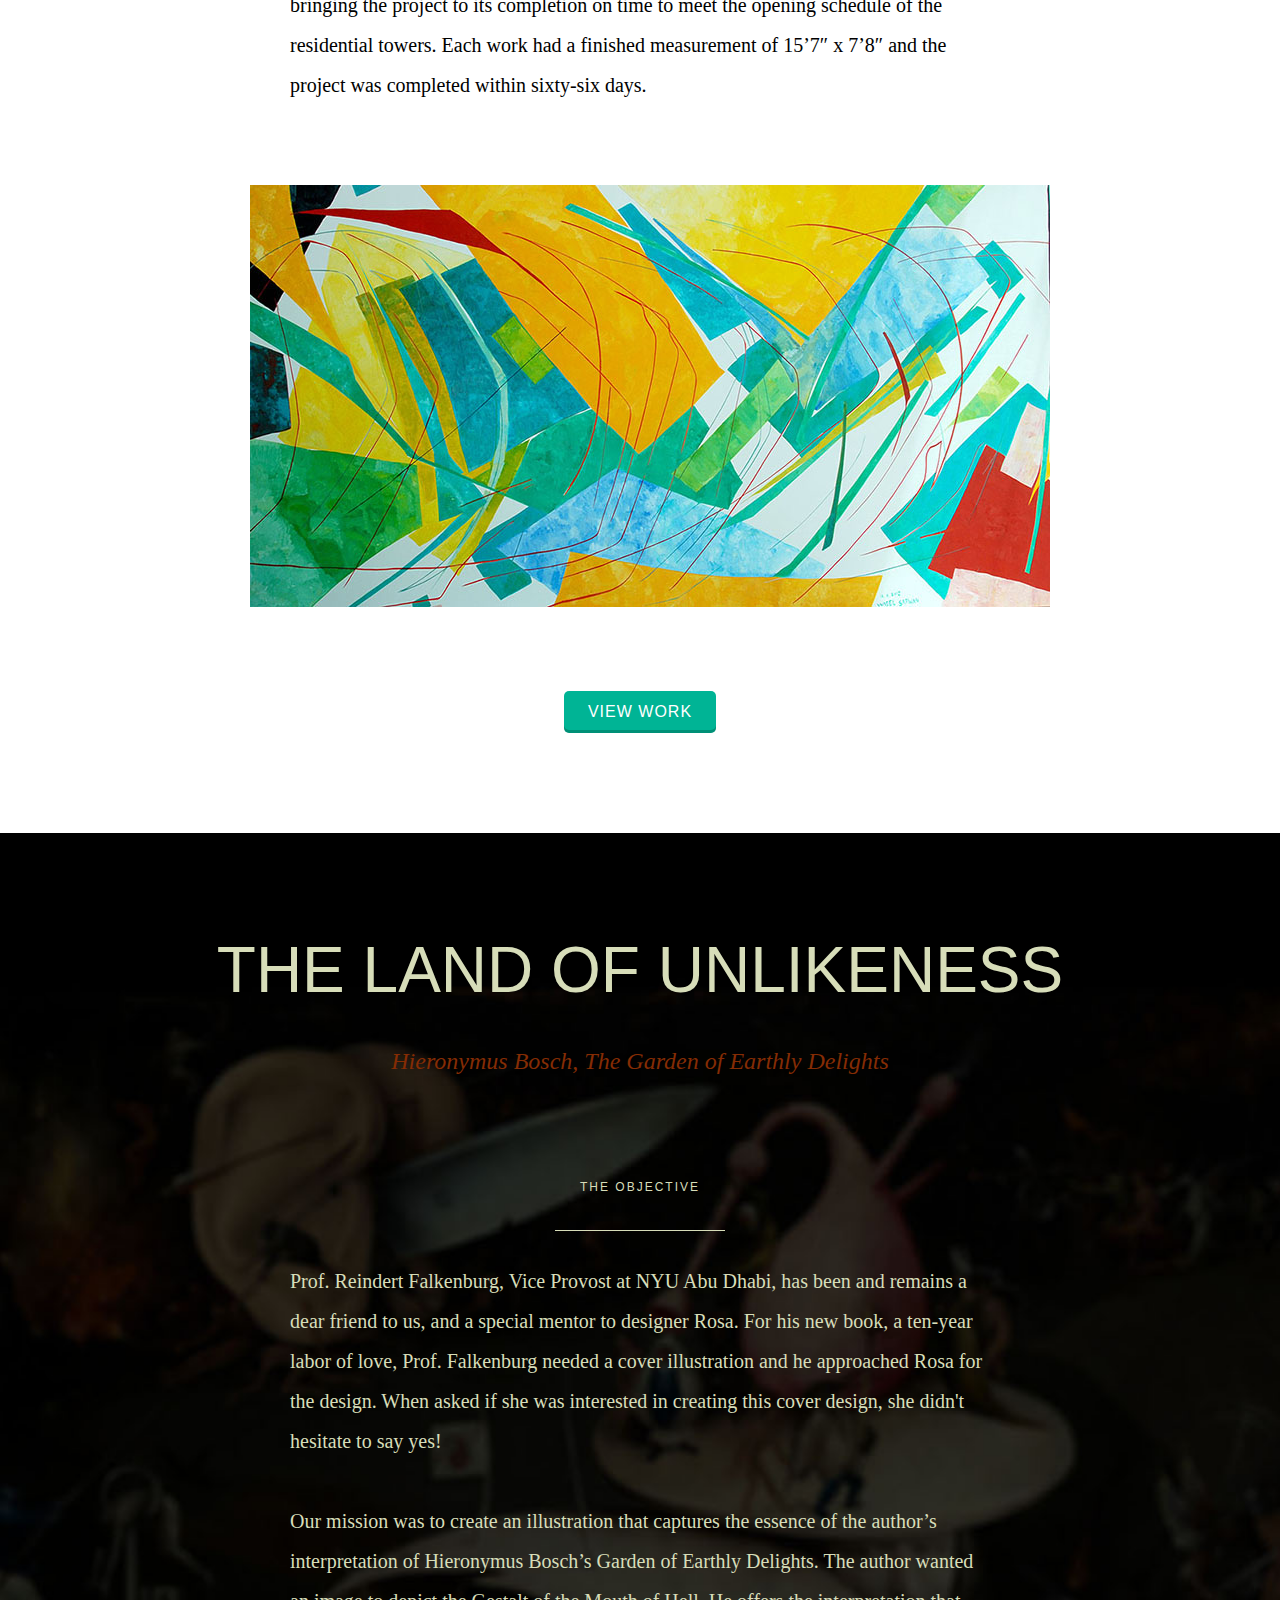
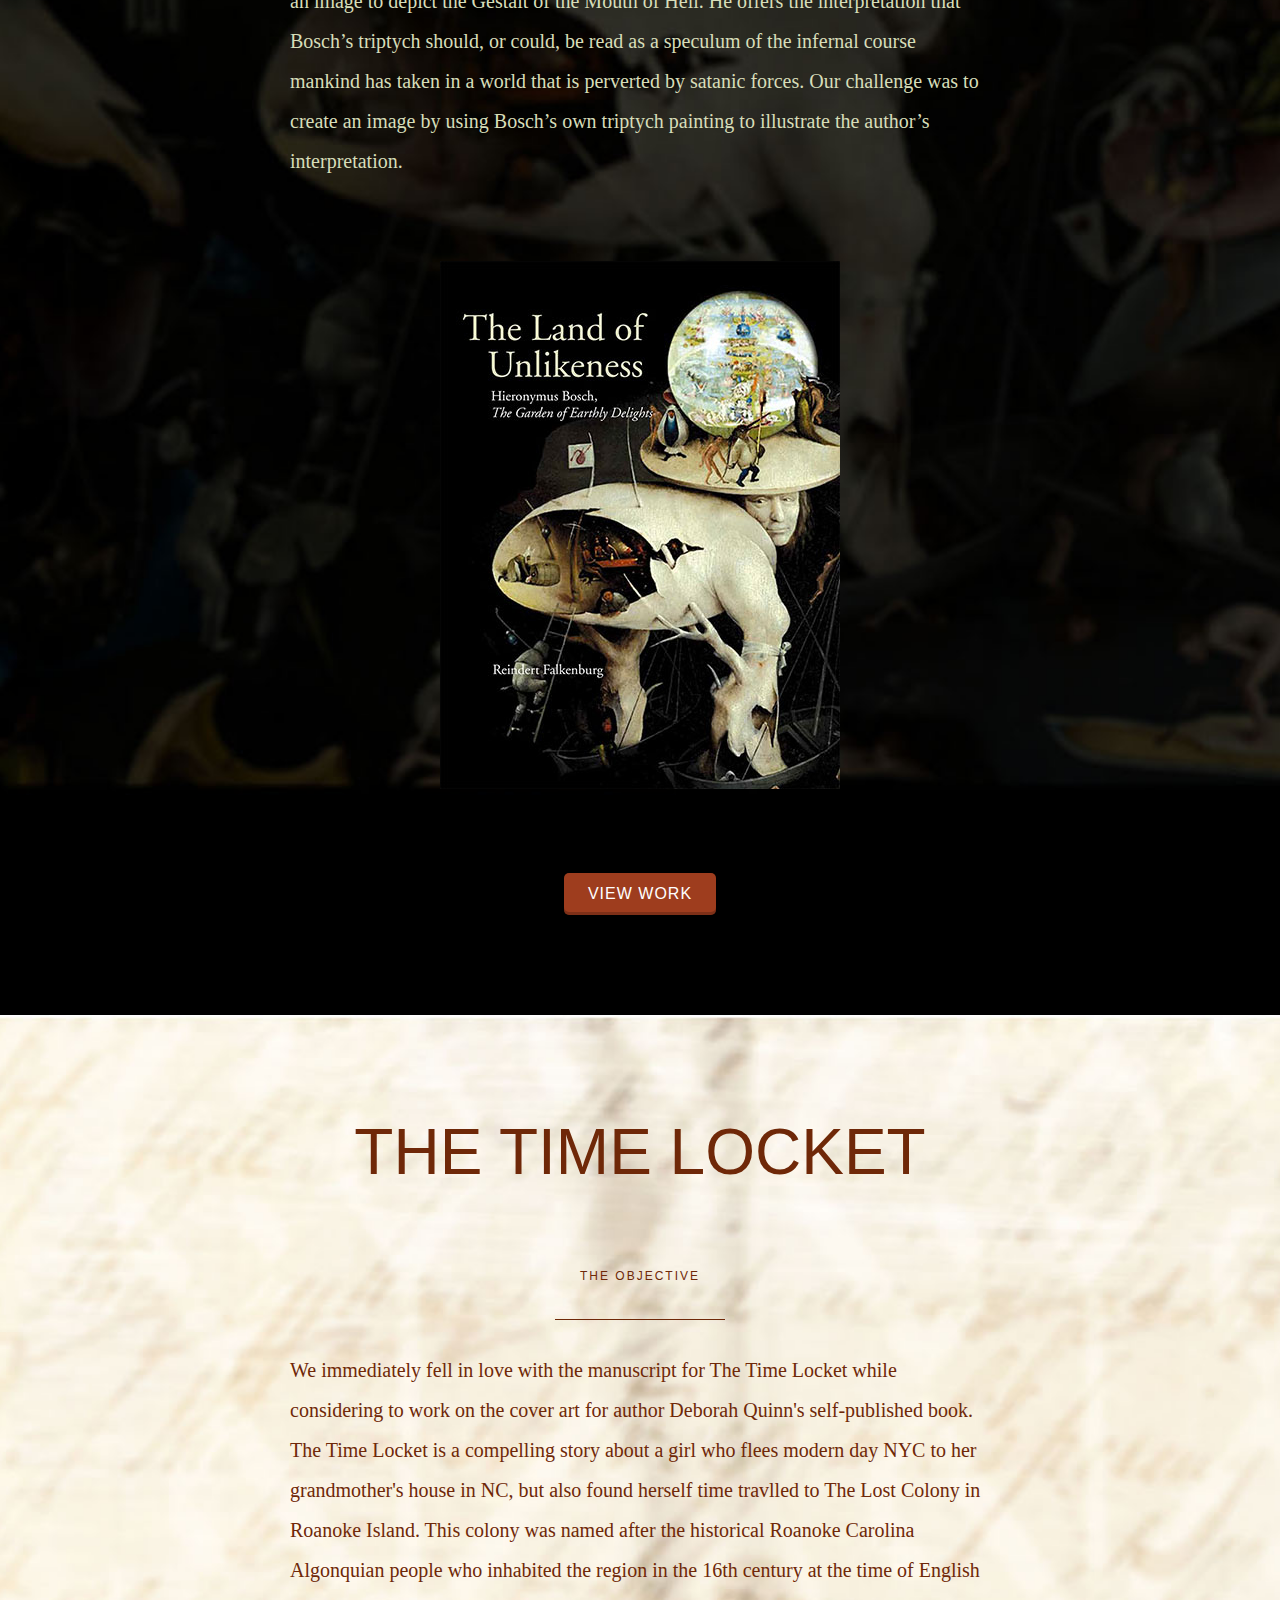
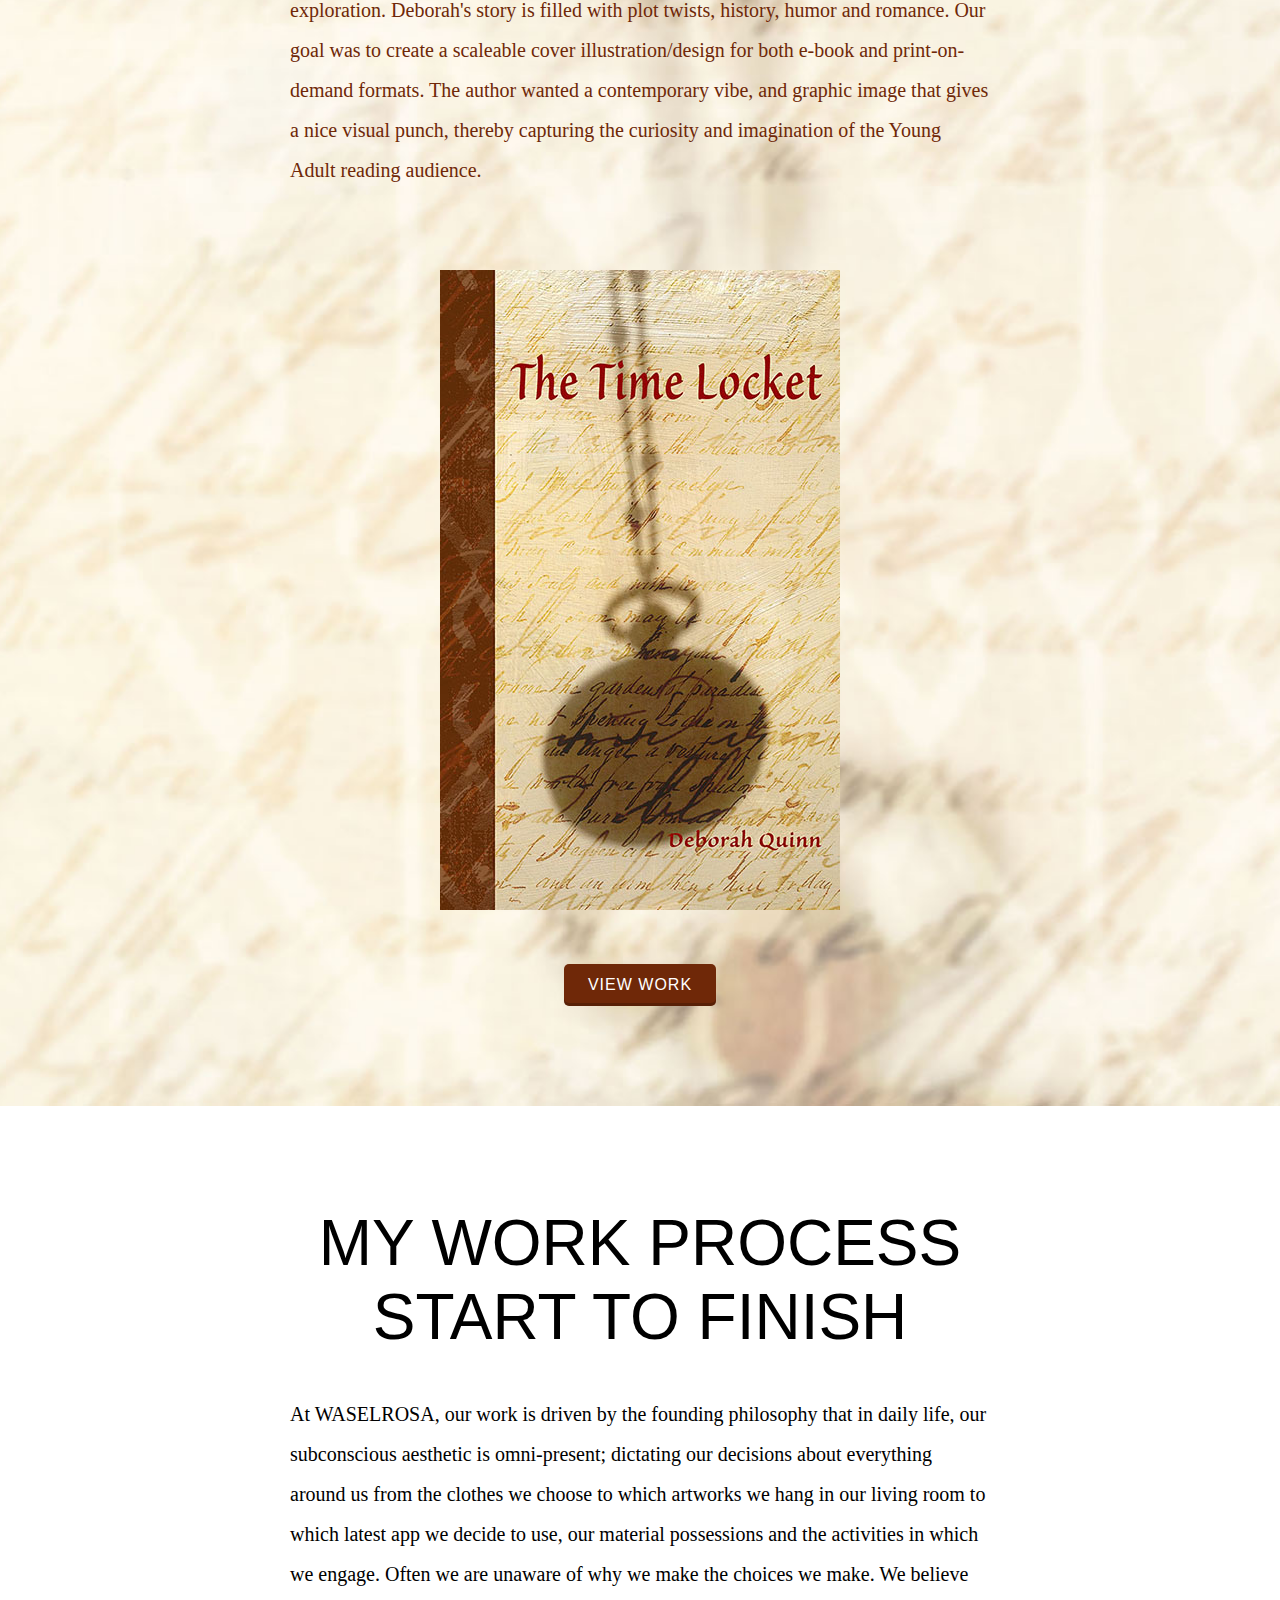
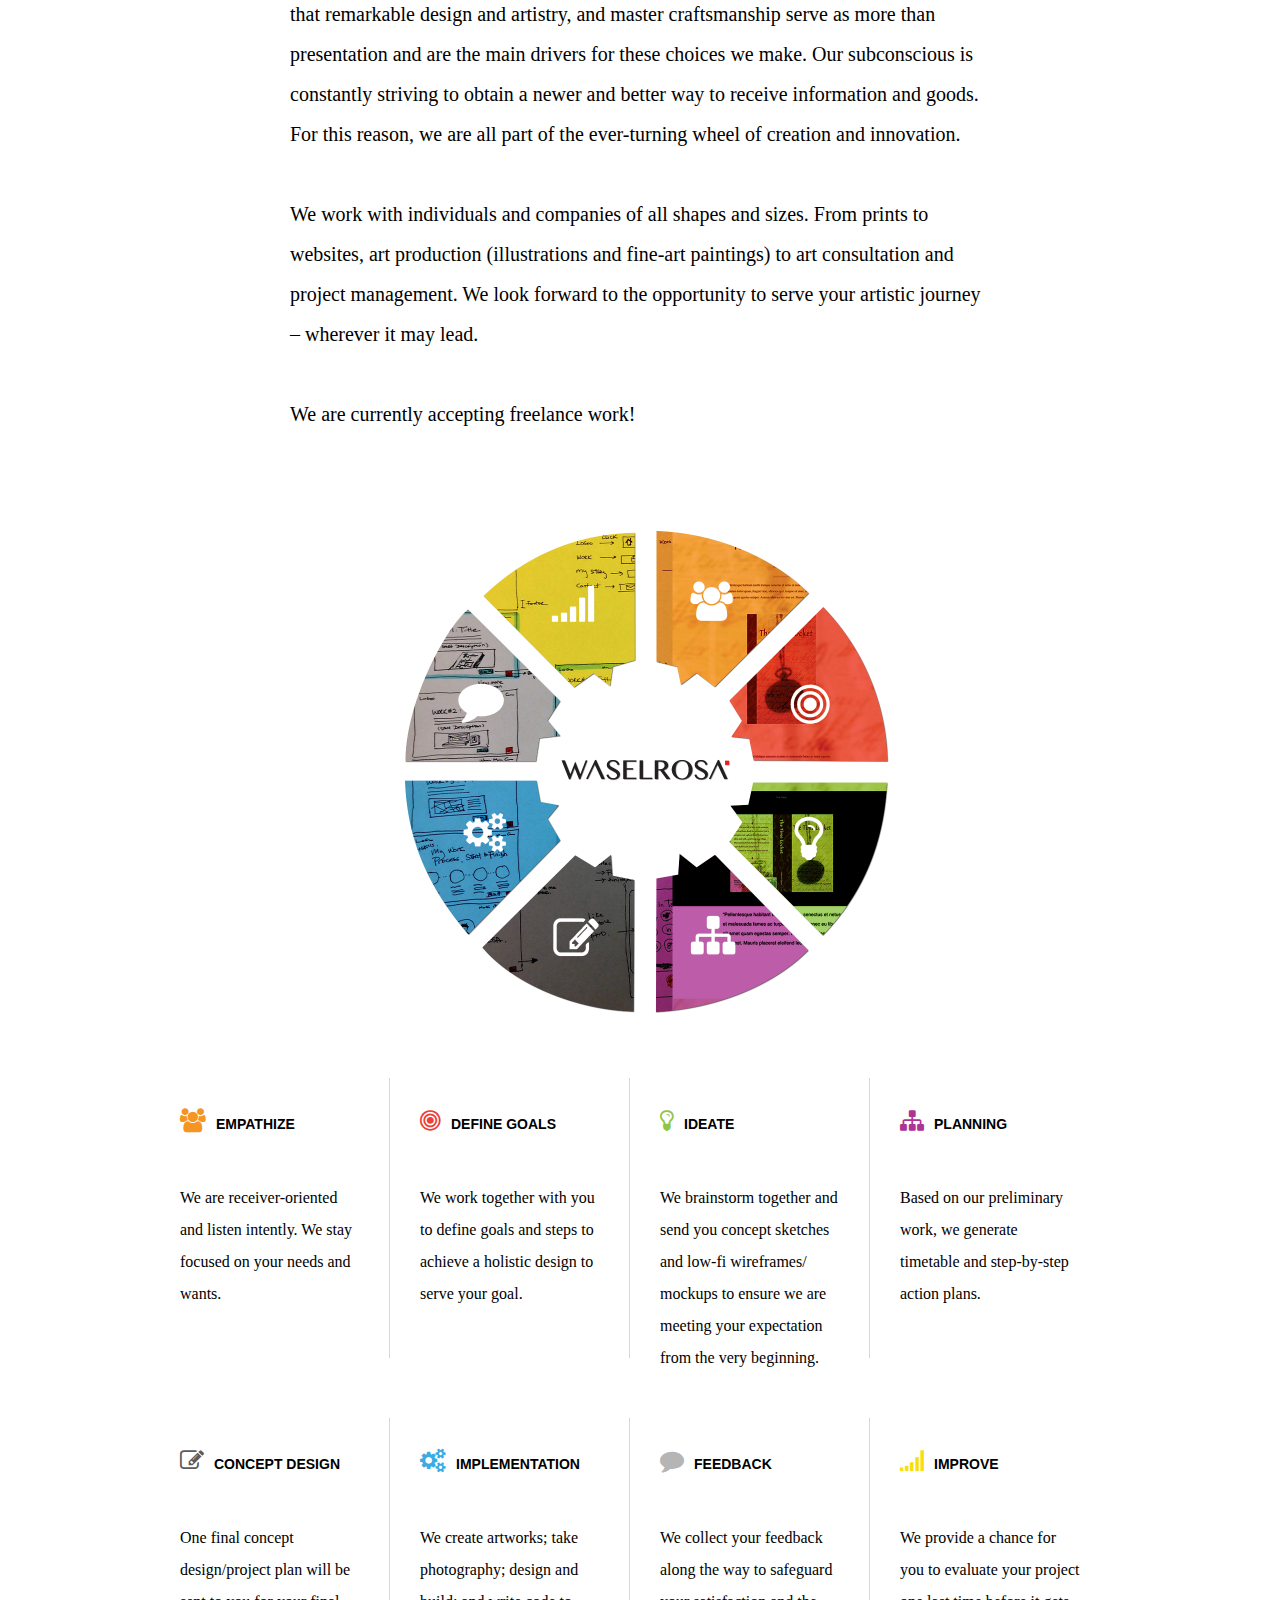
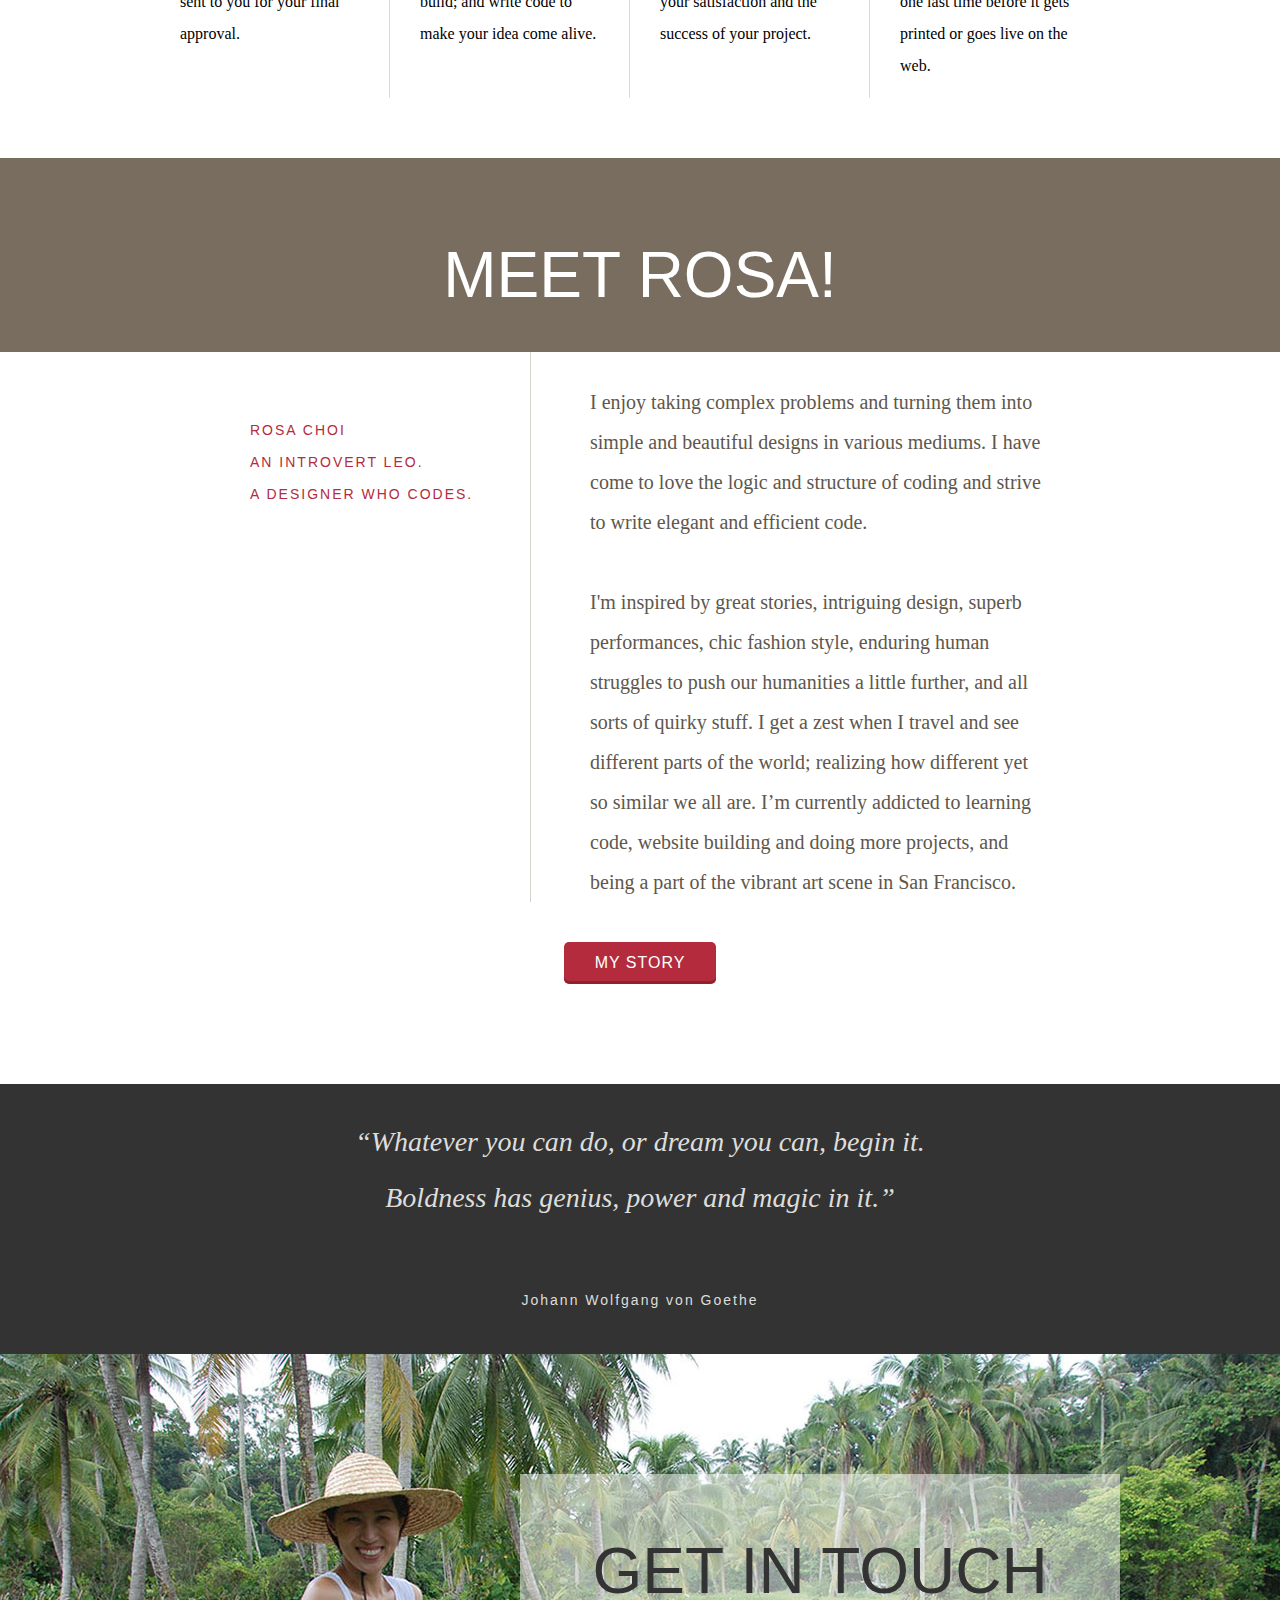
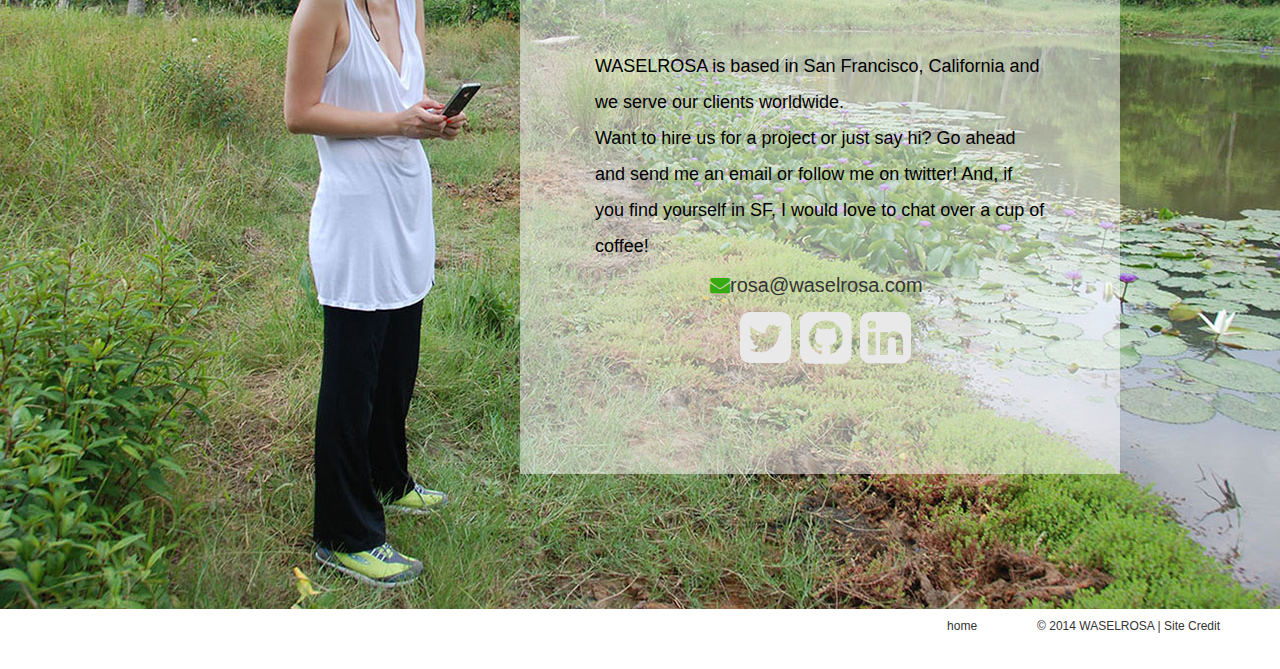
==== commit f1fd5b32: "my story section completed" ====
--- a/index.html
+++ b/index.html
@@ -15,17 +15,17 @@
 			<a href="index.html"><img id="logo" src="img/LOGO-IN-WHITE.png"></a>
 			<ul>
 				<li class="dropdown-work"><a href="#work-drop">work</a></li>
-				<li id="mystory"><a href="#">my story</a></li>
-				<li id="contact"><a href="#">contact</a></li>
+				<li id="mystory" class="nav-link" data-target=".my-story"><a href="#">my story</a></li>
+				<li id="contact" class="nav-link" data-target=".contact-page"><a href="#">contact</a></li>
 			</ul>
 			<i id="hamberger" class="fa fa-bars hamberger"></i>
 		</nav>
 		<div class="slidedown">
 			<nav>
 				<ul class="work-selection">
-					<li id="sixtysix"><a data-target-id="sixtysixContainer" href="#">Sixty-Six Days</a></li>
-					<li id="unlikeness"><a data-target-id="unlikenessContainer"href="#">The Land of Unlikeness</a></li>
-					<li id="locket"><a data-target-id="locketContainer" href="#">The Time Locket</a></li>
+					<li id="sixtysix" class="nav-link" data-target=".work-sixtysix"><a data-target-id="sixtysixContainer" href="#">Sixty-Six Days</a></li>
+					<li id="unlikeness" class="nav-link" data-target=".work-unlikeness"><a data-target-id="unlikenessContainer"href="#">The Land of Unlikeness</a></li>
+					<li id="locket" class="nav-link" data-target=".work-timelocket"><a data-target-id="locketContainer" href="#">The Time Locket</a></li>
 				</ul>
 			</nav>
 		</div>
@@ -47,7 +47,7 @@
 			<div class="objective">
 				<h3>the objective</h3>
 			</div>
-			<p class="project-description">The client’s goal was to enhance the lobby space of the newly built Rihan Heights, luxury residential towers with original artworks. Artist Wasel was commissioned to create 5 original oil paintings for each of the 5 towers.  The aim was to give a unique personality to each tower and elevate the modern elegance of Rihan Heights to a new level.  The Client implicitly requested that each painting be the centerpiece of the lobby while harmoniously assimilating with the architectural structure and ceiling light installation.<br>
+			<p class="project-description">The client’s goal was to enhance the lobby space of the newly built Rihan Heights, luxury residential towers with original artworks. Artist Wasel Choi from San Francisco was commissioned to create 5 original oil paintings for each of the 5 towers.  The aim was to give a unique personality to each tower and elevate the modern elegance of Rihan Heights to a new level.  The Client implicitly requested that each painting be the centerpiece of the lobby while harmoniously assimilating with the architectural structure and ceiling light installation.<br>
 			<br>WASELROSA managed the project from its inception; including the project proposal, onsite client meetings, budgeting, artist’s safety while completing the installations and bringing the project to its completion on time to meet the opening schedule of the residential towers. Each work had a finished measurement of 15’7″ x 7’8″ and the project was completed within sixty-six days.</p>
 		</div>
 		<div class="painting4">
@@ -84,11 +84,6 @@
 				<div class="author">
 					<p>Steve Qwek Ming Way<br>Architect</p>
 				</div>
-				<p class="client-feedback">“Pellentesque habitant morbi tristique senectus et netus et malesuada fames ac turpis egestas. Donec eu libero sit amet quam egestas semper. Aenean ultricies mi vitae est. Mauris placerat eleifend leo.”</p>
-				<img class="profile" src="img/artistwasel.png">
-				<div class="author">
-					<p>Wasel Choi<br>Artist</p>
-				</div>
 				<a class="close-mark" href="#"><i class="fa fa-chevron-circle-up"></i></a>
 			</div>
 		</div>	
@@ -104,7 +99,7 @@
 			<div class="objective">
 				<h3>the objective</h3>
 			</div>
-			<p class="project-description">Prof. Falkenburg has been and remains a dear friend to us, and a special mentor to designer Rosa.  For his new book, a ten-year labor of love, Prof. Falkenburg needed a cover illustration and he approached Rosa for the design.  When asked if she was interested in creating this cover design, she didn't hesitate to say yes!<br>
+			<p class="project-description">Prof. Reindert Falkenburg, Vice Provost at NYU Abu Dhabi, has been and remains a dear friend to us, and a special mentor to designer Rosa.  For his new book, a ten-year labor of love, Prof. Falkenburg needed a cover illustration and he approached Rosa for the design.  When asked if she was interested in creating this cover design, she didn't hesitate to say yes!<br>
 			<br>Our mission was to create an illustration that captures the essence of the author’s interpretation of Hieronymus Bosch’s Garden of Earthly Delights. The author wanted an image to depict the Gestalt of the Mouth of Hell. He offers the interpretation that Bosch’s triptych should, or could, be read as a speculum of the infernal course mankind has taken in a world that is perverted by satanic forces. Our challenge was to create an image by using Bosch’s own triptych painting to illustrate the author’s interpretation.</p>
 		</div>
 		<div class="cover-image">
@@ -145,7 +140,7 @@
 			<div class="objective">
 				<h3>the objective</h3>
 			</div>
-			<p class="project-description">We’ve known Deborah both on a personal and professional level for several years.  Not only is Deborah a fabulous person and a friend that we both met in Abu Dhabi but also she is an incredibly talented storyteller. We immediately fell in love with the manuscript for The Time Locket while considering to work on the cover art for her self-published book. Our goal was to create a scaleable cover illustration/design for both e-book and print-on-demand formats.  The author wanted a contemporary vibe, and graphic image that gives a nice visual punch, thereby capturing the curiosity and imagination of the Young Adult reading audience.</p>
+			<p class="project-description">We immediately fell in love with the manuscript for The Time Locket while considering to work on the cover art for author Deborah Quinn's self-published book. The Time Locket is a compelling story about a girl who flees modern day NYC to her grandmother's house in NC, but also found herself time travlled to The Lost Colony in Roanoke Island. This colony was named after the historical Roanoke Carolina Algonquian people who inhabited the region in the 16th century at the time of English exploration. Deborah's story is filled with plot twists, history, humor and romance. Our goal was to create a scaleable cover illustration/design for both e-book and print-on-demand formats.  The author wanted a contemporary vibe, and graphic image that gives a nice visual punch, thereby capturing the curiosity and imagination of the Young Adult reading audience.</p>
 		</div>
 		<div class="jacket-image">
 			<img src="img/TheTimeLocket_Cover.jpg">
@@ -225,13 +220,197 @@
 	</div>
 	<div class="my-story container">
 		<div class="entry-content">
-			<h2 class="entry-title">Meet Rosa!<br>An Introvert Leo.</br></h2>
-			<p class="project-description">Pellentesque habitant morbi tristique senectus et netus et malesuada fames ac turpis egestas. Donec eu libero sit amet quam egestas semper. Aenean ultricies mi vitae est. Mauris placerat eleifend leo.Pellentesque habitant morbi tristique senectus et netus et malesuada fames ac turpis egestas. Donec eu libero sit amet quam egestas semper. Aenean ultricies mi vitae est. Mauris placerat eleifend leo.
-			Pellentesque habitant morbi tristique senectus et netus et malesuada fames ac turpis egestas. Donec eu libero sit amet quam egestas semper. Aenean ultricies mi vitae est. Mauris placerat eleifend leo.Pellentesque habitant morbi tristique senectus et netus et malesuada fames ac turpis egestas. Donec eu libero sit amet quam egestas semper. Aenean ultricies mi vitae est. Mauris placerat eleifend leo.</p>
+			<h2 class="entry-title">Meet Rosa!</h2>
+			<div class="s-connect">
+				<h3 class="rosa-desc">Rosa Choi<br>
+				<br>An Introvert Leo.<br>
+				<br>A Designer who codes.
+				</h3>
+				<!-- <a><i class="fa fa-twitter-square"></i></a>
+				<a></a> -->
+			</div>
+			<p class="project-description">I enjoy taking complex problems and turning them into simple and beautiful designs in various mediums. I have come to love the logic and structure of coding and strive to write elegant and efficient code.<br>
+			<br>I'm inspired by great stories, intriguing design, superb performances, chic fashion style, enduring human struggles to push our humanities a little further, and all sorts of quirky stuff. I get a zest when I travel and see different parts of the world; realizing how different yet so similar we all are. I’m currently addicted to learning code, website building and doing more projects, and being a part of the vibrant art scene in San Francisco.  
+			</p>
+		</div>
+			<!-- this div will open up when the view more button is clciked --> 
+		<div id="myStory" class="view-toggle">
+			<div class="asia">
+				<h3>My Roots in Asia</h3><!--baby photos-->
+				<p>I was born on August 7th to a humble Catholic family in Seoul, S. Korea. Soon after my birth, we moved to Osaka, Japan until at the age of 4, my family returned to Seoul where we lived until I was 13. Thanks to my mom, I did very well in school. She noticed my talent for art, pushing me to excel as I won numerous awards in academic competitions and local art fairs. In school, I was taller than most of my classmates and elected class president twice during elementary school. My life was ordinary, yet fulfilling until we left our much-loved home, family and friends, and immigrated in late summer, 1990, to the land of opportunity, America.</p>
+			</div>
+			<div class="america">
+				<h3 class="wrapper-america"><span>American Dream?</span></h3>
+				<p>My life was turned upside down. I was enrolled in the Einstein Middle School as a 7th grader in Seattle, WA. All of sudden, I wasn’t in my comfort zone, I wasn’t one of the tallest kids, I wasn’t one of the kids who excelled in school. I became a strange looking mute in my class. I didn’t speak a word of English and I was painfully homesick. I missed everything I used to have. I felt powerless and hopeless.<br>
+				<br>After 3months of constant rain and tears, we left gloomy Seattle and found a new home in a beautiful city by the Bay in the Golden State.  Instantly, I fell in love with San Francisco and found that I was no longer a stranger. San Francisco felt like home.  Occupying all corners of this picture perfect city, are all sizes, shapes and colors - everything beautiful and ugly; all accepted.<br> 
+				<br>My high school years were equal parts rough and rebelliously fun times!  Yet, I was still serious enough to enter and win a 2nd prize in the Bay Area Youth Architecture Competition my senior year. This win encouraged my destiny to study and pursue art!
+				</p>
+			</div>
+			<div class="art">
+				<h3 class="wrapper-art"><span>I heart ART</span></h3>
+				<p>I fulfilled my dream of going to Art College. In 2001 I graduated from Academy of Art University with two Bachelor's degrees; one in Illustration/Fine Art and the other in Computer Arts. Despite the commitment I had made to devote my life to art and design, I wasn't ready to pursue it full time and couldn't make ends meet to repay my student loans!</p>
+				<ul class="travel-photos">
+					<li class="twopics iheartart01">
+						<img src="img/iheartart01.jpg">
+					</li>
+					<li class="twopics iheartart02">
+						<img src="img/iheartart05.jpg">
+					</li>
+					<li class="fourpics iheartart03">
+						<img src="img/iheartart03.jpg">
+					</li>
+					<li class="fourpics iheartart04">
+					<img src="img/iheartart04.jpg">
+					</li>
+					<li class="fourpics iheartart05">
+					<img src="img/iheartart03.jpg">
+					</li>
+					<li class="fourpics iheartart06">
+					<img src="img/iheartart03.jpg">
+					</li>		
+				</ul>
+			</div>
+			<div class="tech">
+				<h3>Entry to the Tech World</h3>
+				<p>I changed my strategy; landing a job at Samsung Semiconductor Inc. in Silicon Valley as an Executive Assistant to the CEO and President. It was an amazing opportunity for me to work at a world-class corporation and gave me the priceless chance to witness the birth of cutting-edge innovative products. Every day was filled with high volume, fast paced work tasks; leaving little room for life outside.  Although I thoroughly enjoyed the ferocious work environment and the rush of being around high profile technology leaders and the perks that come with this type of position, after 4 and a half years I was ready to travel the world beyond Silicon Valley.<br>
+				<br>Samsung will always hold a special place in my life because from there I not only learned a great work ethic but met my two best friends who remain an influential force in my life today.
+				</p>
+			</div>
+			<div class="voyage">
+				<h3 class="wrapper-paris"><span>Bon Voyage</span></h3>
+				<p>What better way to celebrate the big 3-0 and exiting the high stress world of Corporate Silicon Valley than to jump out of an airplane at 13,000 feet?!  I deserved this exciting free fall, a metaphor for the new phase in my life.  I convinced my best friend, broken arm and all, to skydive with me. We were at once terrified and excited as the plane took off from the runway - there was no going back, on this free fall or with my life plan.<br>
+				<br>Then I was given a perfect reason to travel. I was invited to a friend’s wedding in France. After attending a beautiful French wedding in Saint-Étienne, I traveled to Avignon and Orange, and then took TGV to Lyon and Paris. As a student of art, I couldn’t help but fall in love with Paris. I spent a lot of time awestricken at Norte-Dame, Musee du Louvre, Shakespear & Company Book shop, Sainte Chapelle, Musée d'Orsay, Centre Pompidou, Montmartre, Palace of Versailles, Jardin des Tuileries, and the list goes on. I spent many days walking; taking in as much of the history and magnificent architecture, art, music, and culinary experiences I could to gain a glimpse into the life of Parisians. My 15 days flew by in a blink and I was off to Barcelona.</p>
+				<ul class="travel-photos">
+					<li class="paris01">
+						<img src="img/voyage07.jpg">
+					</li>
+					<li class="threepics paris02">
+						<img src="img/voyage01.jpg">
+					</li>
+					<li class="threepics paris03">
+						<img src="img/voyage06.jpg">
+					</li>
+					<li class="threepics paris04">
+					<img src="img/voyage04.jpg">
+					</li>	
+				</ul>
+				<p>Unlike Parisians, people in Barcelona loved to chat, didn’t mind speaking in English even if it was broken, and seemed very laid back. They are warm, friendly, flirty, and as passionate as their Mediterranean weather is to travellers. I delved right into Antoni Gaudi’s exquisite architecture and works, spending hours admiring La Pedera, Casa Batllo, Sagrada Familia, and Park Güell. It’s such a marvelous experience to actually see, feel, and be immersed in these greatest works of art that our humanity has achieved throughout mankind's history.</p>
+				<ul class="travel-photos">
+					<li class="fourpics barcelona01">
+						<img src="img/barcelona06.jpg">
+					</li>
+					<li class="fourpics barcelona02">
+						<img src="img/barcelona01.jpg">
+					</li>
+					<li class="fourpics barcelona03">
+						<img src="img/barcelona02.jpg">
+					</li>
+					<li class="fourpics barcelona04">
+					<img src="img/barcelona03.jpg">
+					</li>	
+				</ul>
+				<p>I also visited Parc de Joan Miro, Castell de Montjuic, Poble Espanyol Spanish village, Santa Maria del Mar, beautiful Mediterranean beaches, Museu Picasso, and had a fabulous dinner at Els 4 Gats where artists, including Picasso and Salvador Dali gathered in their time to chat. Every waking moment was a blessing and filled with dazzling experiences. When the sun went down, I enjoyed different kinds of paella and watching flamenco dancers perform. I promised myself that I would one day revisit this exhilarating city.</p>
+			</div>
+			<div class="uae">
+				<h3 class="wrapper-uae"><span>Charting A New Territory</span></h3>
+				<p>I’ve always been intrigued by how the world economy works and how and who decides the monetary value of all the things in the world. While I was working at Samsung, I started reading about macroeconomics and found stock trading quite stimulating. I started doing day trading and option trading; watching how the market and stocks trade every minute, monitoring live stock charts, following every bit of news that might steer stock markets to go up or down. There was utterly so much to learn and digest, from new jargons to reading charts, knowing which trend to follow to which companies are considered the bellwethers. I memorized most of stock tickers, GOOG, AAPL, BAC, etc. I woke up every morning at 5am watching CNBC and anticipating how the stock market would be that day. Hearing the opening bell of stock market gave me a rush and then I would stare at the S&P chart until the ding-ding of the closing bell. I lived through many highs and lows during this time. It was very addictive and I soon became a stock junky. The world I used to know had completely changed. Some unknown companies’ earning reports mattered so greatly to me and I welcomed the fluctuation of markets. I had a glimpse of how the world of capitalism really works.<br>
+				<br>The stock trading experience helped boost my knowledge and enthusiasm to connect the relationships between the stock market and the economy. This also strongly promoted my personal interest in the world of trade and business. I rapidly increased my experience in gains and losses due to the risks involved in being a trader of this nature. However, I wasn’t knowledgeable enough and my bankroll wasn’t big enough to sustain my trial and come through. It became apparent that this type of work was extremely difficult for me to continually cope with in the long term.<br>
+				<br>It was difficult to accept my failure and move on. It was darn hard to go back to working 9 to 6 regular jobs but I had nothing left and I lost all I had. I jokingly told my friends, it was still worth it if I consider my 2 years of trading as 2 years of going to Grad school. Not sure if it’s true but I truly learned a lot. When the US financial market was in turmoil, I was incredibly fortunate to be offered a job in Abu Dhabi, a place I had never heard of. Through my stock trading, I was well aware of the worlds of Dubai, Qatar and Saudi and that these places were still growing with their petro dollars but I never thought that I would be working and living in Abu Dhabi, in the Middle East!	
+				</p>
+				<ul class="travel-photos">
+					<li class="threepics uae01">
+						<img src="img/uae01.jpg">
+					</li>
+					<li class="threepics uae02">
+						<img src="img/uae03.jpg">
+					</li>
+					<li class="threepics uae03">
+						<img src="img/uae04.jpg">
+					</li>	
+				</ul>
+				<p>Despite all the worries and concerns expressed by family and friends, I packed my luggage and embarked on a 17-hour direct flight from SFO to Dubai. Still to these days and to my amazement, I don’t know where I got my courage to took this adventure to a place where I knew nothing about and knew of no one.</br>
+				<br>I have to admit that it wasn’t easy to get acclimated to my new surroundings. This new world seemed utterly different and entirely foreign to me from the moment I stepped off the plane. My initial reaction to every dissimilar thing was to sturdily resist and detest. It took me a long, I mean a long time, to assimilate. UAE’s modern architectures, mega-sized shopping malls, Ferraris on new highways, shining yachts on turquoise water, shimmering white sand beaches, and 5 to 7 star world class hotels and resorts completely threw me off. It felt like I was in Las Vegas but for sure it wasn’t Las Vegas. I was having trouble understanding the multiple layers, different social classes, and the complexity of this yet to be 40 years-old country. This is where modern luxury on steroids had a shotgun marriage with the traditions of Bedouin. I was intrigued to learn and understand the real thing that makes Emirati and this nation so special but wasn’t able to go beyond their White Kandoras and Black Abayas until I met an extraordinary man in late 2010. 	
+				</p>
+				<h3 class="wrapper-turkey"><span>Summer in Istanbul and Cappadocia</span></h3>
+				<ul class="travel-photos">
+					<li class="threepics turkey01">
+						<img src="img/turkey06.jpg">
+					</li>
+					<li class="threepics turkey02">
+						<img src="img/turkey10.jpg">
+					</li>
+					<li class="threepics turkey03">
+						<img src="img/turkey02.jpg">
+					</li>	
+				</ul>
+				<p>He was known as Wasel Safwan, a well-known local artist who had a beautiful studio out in the desert. I first met him at the cafeteria of downtown campus at NYU Abu Dhabi.  An Art Professor invited Wasel to a Visual Art Conversation group that I was facilitating.  After that chance meeting, we met a couple more times at NYU Abu Dhabi’s events and social gatherings. Then he invited me to his studio in Al Ain. At first, I was a little scared to visit his studio alone, but soon I was mesmerized by his beautiful art works. The contrast between his abstract contemporary paintings against the undulating sand dunes was striking. It was an imagery I had never before encountered.<br>
+				<br>My admiration towards his artwork soon turned into a romance and our courtship continued. Through Wasel, I discovered the whole spectrum of life in UAE. Out of my ignorance, I used to think that a lot of things were derived from or dictated by their Islamic religion, but I learned that many things were based on their traditions and have no ties to religion. I was even able to distinguish the difference in Qatari traditional attire vs. Saudi traditional attire vs. Omani traditional attire vs. Emirati’s. I came to understand why there are women-only banks, women-only beaches, what it means to have family only sections, etc. I had a better understanding of how different social groups interacted. I had a deeper understanding of the GCC (Gulf Cooperation Council) as a whole and became more aware of subtleties and details.  We traveled together locally to the Empty Quarter and to the board of Saudi Arabia. Wasel took me to places in UAE that I would have never reached without a local guide. 	
+				</p>
+				<h3 class="wrapper-wasel"><span>Studio in the Empty Quarter</span></h3>
+				<ul class="travel-photos">
+					<li class="threepics waselart01">
+						<img src="img/waselart04.jpg">
+					</li>
+					<li class="threepics waselart02">
+						<img src="img/waselart03.jpg">
+					</li>
+					<li class="threepics waselart03">
+						<img src="img/waselart02.jpg">
+					</li>	
+				</ul>
+				<p>In December, 2011, Wasel had a month-long project with the German Embassy and headed to Dresden. Wasel gave a talk at the Dresden Academy of Fine Arts and was to visit other cities in Germany as well. I felt this was a perfect excuse to travel again! I followed him to Germany. We travelled from Berlin to Nürnberg to Rothenburg ob der Tauber to Munich by train.  For Wasel, this was his first time to see snow, and even for me, it had been a such a long time that we were like two happy puppies running all over the place with the utmost of excitement. The Christmas market in Nürnberg  was incredibly festive and we felt like we were in wonderland. While in Munich, he popped a question, “Why don’t we get married?” Through our travels, we learned more about each other and found each other inseparable.</p>
+				<h3 class="wrapper-germany"><span>Winter in Bavaria</span></h3>
+				<ul class="travel-photos">
+					<li class="threepics">
+						<img src="img/germany01.jpg">
+					</li>
+					<li class="threepics turkey02">
+						<img src="img/germany02.jpg">
+					</li>
+					<li class="threepics turkey03">
+						<img src="img/germany03.jpg">
+					</li>	
+				</ul>
+				<p>I was fortunate to have experienced living in both Abu Dhabi and Dubai in United Arab Emirates; worked at a local Real Estate Development company and was part of a project developing Abu Dhabi’s new Financial Center; worked at NYU Abu Dhabi and was part of building a Global Networking University. I’m ever so grateful for the friendships and acquaintances I was able to establish with people from all over the world. I abundantly enjoyed meeting the great minds at NYU Abu Dhabi and wonderful spirits of world travellers and expats, and all the amazing experiences I never thought I would have.  I also learned to survive the extreme heat (it reaches up to 150F during summer) and the extreme cold of a blasting air-conditioner throughout the year, to drive in a sand storm, spend overnight out in the desert, to be absolutely alone, and how to ask locals for help when the car gets stuck in the sand, how to secretly consume food during Ramadan, how to sleep through the prayer calls, to navigate to the exit in gigantic mega malls, learnt not to stare at men and women in white and black traditional costumes, etc. but most importantly I learnt to respect and embrace the cultural, political, religious, and other fundamental differences we have with others. At the end of the day, we as human beings have more in common than the minor differences we can’t seem to ignore.<br>
+				<br>Wasel and I stumbled upon an astonishing opportunity to work as a team. CapitaLand, Singaporean Real Estate giant had a project in Abu Dhabi and was looking for an artist to do commission work. Wasel created 5 large-scale oil paintings for each of the 5 brand-new high-rise towers. The client wanted each painting to be the centerpiece of the lobby. While Wasel was working on these paintings, I worked as a project manager and artist manager to oversee project parameters, work schedule, contract management, track expense, host visitors, and coordinate opening reception. Our partnership seemed natural and we both knew instantly that we thrive together in a creative environment. We completed our project in sixty-six days and this marked our first project together.<br>
+				<br>Despite my affection towards the people I worked with and the newfound attachment to this land, it was time for Wasel and I to leave Abu Dhabi and embark on another venture to Little Red Dot.	
+				</p>
+			</div>
+			<div class="singa">
+				<h3 class="wrapper-singa"><span>Happily Asian(borrowed term from Artist Wasel)</span></h3>
+				<p>I had no idea Singapore was called the Little Red Dot until I got there. Singapore is quite small even for an Island, but its ambition is truly world class. As much as I was stunned by the rapid growth and development in the desert of Dubai and Abu Dhabi, made possible with oil, their black gold, I was blown away by Singapore’s immaculate infrastructure and development without any natural resources. Their hard working ethics and strength in education transformed the unthinkable into a neat and systematic reality.<br>
+				<br>My fiancé Wasel has always been fascinated by Asian culture and has been fond of everything about Asia. He was genuinely happy in Singapore and even picked up some Singlish. He was inspired by Lee Kwan Yew and quickly plunged into Singaporean life.<br>
+				<br>I on the other hand, had a difficult time adjusting to the tropical climate. I frequently got sick and my sickness lingered unnecessarily long. “I miss San Francisco” became my daily slogan. Even though I sincerely liked the culture, food and the people of Singapore, I just couldn’t love getting bitten by mosquitos continuously, sweating as soon as I walked out from the shower, and not being able to wear my silk dresses and nice leather shoes!
+				</p>
+				<ul class="travel-photos">
+					<li class="threepics">
+						<img src="img/singa01.jpg">
+					</li>
+					<li class="threepics turkey02">
+						<img src="img/singa02.jpg">
+					</li>
+					<li class="threepics turkey03">
+						<img src="img/singa03.jpg">
+					</li>	
+				</ul>
+				<p>Despite my dislike towards the extreme humidity, Singapore will always have a special place in our hearts. This is the place where Wasel and I registered our marriage in the beautiful House at Dempsey.  In honor of his wife, Wasel adopted my last name and became Wasel Choi and we had a mini honeymoon in Ubin Island, completed Wasel’s immigration to the US, and I worked at NYU Tisch School of Arts in Asia in the Film department. We also traveled extensively to Malaysia and covered most of the places including Kota Kinabalu in Borneo Island.<br>
+				<br>We are forever grateful for those we met, visited us, and became friends in Singapore and made our stay so much more meaningful. Ironically, as I once emigrated from Incheon Airport in Korea to US at age 13, Wasel and I once again crossed the Pacific Ocean to reach San Francisco from Incheon Airport. Perhaps some things in life are truly meant to be.
+				</p>
+			</div>
+			<div class="jedi">
+				<h3 class="wrapper-home"><span class="jedi">Return of the Jedi Rosa</span></h3>
+				<p>Alas, I’m back home after 4 years of living abroad. This time I brought a man with me. The biggest and the most valuable souvenir I’ve ever acquired in a foreign land.It will be hard to ever beat this.<br>
+				<br>Currently, I’m enjoying life with my husband, who loves San Francisco equally as much as I. This website is my first, built from scratch as a result of my recently completed 10 week course learning Front End Web Development from General Assembly. I have to admit, I am totally hooked.<br>
+				<br>I’m thirsty and hungry to learn, create, and contribute. I also know that my best work and greatest adventure are still ahead of me. I feel that I’m tremendously fortunate to be surrounded by astonishing open source communities and incredibly talented individuals and entrepreneurs in San Francisco. They are so open, generous, and willing to share their knowledge for the greater good. I believe that as Technology continues to evolve and become even more deeply integrated into our daily lives, good design will become a requirement rather than a nice-to-have feature. Tech-savvy consumers simply demand appealing, smartly designed products and no less. I’m super excited to be back and ready to do some wicked design!  So thank you for visiting my site and reading my story.<br>
+				<br>April 2, 2014<br>
+				Rosa
+				</p>
+				<a class="close-mark" href="#"><i class="fa fa-chevron-circle-up"></i></a>
+			</div>	
 		</div>
 		<div class="buttons">
-			<a class="view-button" href="#">My Story</a>
-		</div>	
+			<a class="view-button" href="#" data-target-id="#myStory">My Story</a>
+		</div>
 	</div>
 	<div class="quote container">
 		<p>“Whatever you can do, or dream you can, begin it.<br>Boldness has genius, power and magic in it.”</br></p>
@@ -248,7 +427,7 @@
 				Web Design and Hand-Coding | Rosa Choi <br>
 				Art and Photography | Wasel Choi<br>
 				Content Editing | Elizabeth Jourdin<br><br>
-				<span>A Special Thanks To</span><br>
+				A Special Thanks To<br>
 				Artist and Husband Wasel who has taught me to live my life to the full.<br>
 				Natasha Murashev who has inspired me to start learning how to code. (Must read – “How to… Learn to Code, Get Your Dream Job, Change Your Life”)<br>
 				Sam Samskies, my coding mentor.<br>
--- a/css/style.css
+++ b/css/style.css
@@ -28,7 +28,7 @@
 	max-width: 700px;
 	padding-bottom: 80px;
 	padding-top: 30px;
-	font-size: 18px;	
+	font-size: 20px;	
 }
 /*Site Page One*/
 .landing-page {
@@ -125,10 +125,11 @@
 	font-weight: lighter;
 	font-size: 12px;
 	padding: 70px 0 10px 0;
-}
-.objective
-{
-	width: 100px;
+	letter-spacing: 2px;
+}
+.objective{
+	width: 170px;
+	height: 120px;
 	margin: 0 auto;
 }
 .work-sixtysix .entry-content .objective {
@@ -260,6 +261,7 @@
 	font-style: italic;
 	text-transform: none;
 	text-align: center;
+	padding-bottom: 15px;
 }
 .work-unlikeness .entry-content p {
 	color: #d7ddb9;
@@ -355,11 +357,12 @@
 	padding: 0 0 30px 0;
 	margin-top: 20px;
 }
-.close-mark {
+a.close-mark {
 	color: rgba(0,0,0,.5);
 	font-size: 40px;
 	float: right;
-	padding-right: 625px;
+	margin: auto 0;
+	padding-right: 628px;
 }
 
 /* Site Page Four*/
@@ -427,8 +430,7 @@
 }
 .process-diagram img {
 	width: 500px;
-	padding-left: 390px;
-	padding-bottom: 50px;
+	padding: 10px 0 50px 390px;
 }
 .method {
 	text-align: left;
@@ -491,22 +493,130 @@
 }
 /* Site Page Six - My Story*/
 .my-story {
-	background: url(../img/bigR.jpg) center top no-repeat;
+	background: white;
+	width: 100%;
 	background-size: cover;
-	width: 100%;
+}
+.my-story .entry-content {
+	background: url(../img/meetrosa0.jpg) center top no-repeat;
+}
+.my-story .entry-content p.project-description {
+	width: 460px;
+	margin-right: 230px;
+	padding-left: 60px;
+	padding-bottom: 0;
+	box-shadow: inset 1px 0 0 rgba(120,109,95,.3);
 }
 .my-story .entry-content h2 {
 	margin-top: 0;
-	padding-top: 100px;
-	color: #988a78;
-	text-shadow: 1px 1px 2px #fff;
+	padding-top: 80px;
+	padding-bottom: 40px;
+	color: white;
+	background: #786d5f;
+}
+.rosa-desc {
+	color: #b42b3d;
+	margin-left: 250px;
+	text-align: left;
+	font-size: 14px;
+	float: left;
+	width: 25%;
 }
 .my-story .entry-content p {
-	color: #7e7364;
-	text-shadow: 1px 1px 2px #fff;
+	color: #60574c;
+	/*text-shadow: 1px 1px 2px #fff;	*/
 }
 .my-story .buttons a {
+	margin-top: 40px;
 	background: #b42b3d;
+}
+/* toggle - page six*/
+.my-story .view-toggle {
+background: white;
+}
+.my-story .view-toggle h3 {
+	font-size: 42px;
+	text-transform: none;
+/*	font-weight: lighter;*/
+	color: white;
+	text-align: left;
+}
+span {
+	position: relative;
+	left: 100px;
+	top: 400px;
+}
+span.jedi {
+	position: relative;
+	left: 700px;
+	top: 420px;
+}
+.wrapper-america {
+	background: url(../img/america.jpg) center top no-repeat;
+	height: 620px;
+	padding: 0;
+}
+.wrapper-paris {
+	background: url(../img/voyage.jpg) center top no-repeat;
+	height: 620px;
+	padding: 0;
+}
+.travel-photos {
+	list-style: none;
+	padding: 0;
+	margin: 0;
+	clear: both;
+	overflow: hidden;
+}
+.twopics {
+	float: left;
+	padding: 0;
+	width: 50%;
+}
+.threepics {
+	float: left;
+	padding: 0;
+	width: 33%;
+}
+.fourpics {
+	float: left;
+	padding: 0;
+	width: 25%;
+}
+.wrapper-uae {
+	background: url(../img/dune.jpg) center top no-repeat;
+	height: 620px;
+	padding: 0;
+}
+.wrapper-turkey {
+	background: url(../img/turkey01.jpg) center top no-repeat;
+	height: 620px;
+	padding: 0;
+}
+.wrapper-art {
+	background: url(../img/iheartart.jpg) center top no-repeat;
+	height: 620px;
+	padding: 0;
+}
+.wrapper-wasel {
+	background: url(../img/waselart01.jpg) center top no-repeat;
+	height: 620px;
+	padding: 0;
+}
+.wrapper-germany {
+	background: url(../img/germany.jpg) center top no-repeat;
+	height: 620px;
+	padding: 0;
+}
+.wrapper-singa {
+	background: url(../img/singa.jpg) center top no-repeat;
+	height: 620px;
+	padding: 0;
+}
+.wrapper-home {
+	background: url(../img/jedi.jpg) center top no-repeat;
+	height: 700px;
+	padding: 0;
 }
 
 /*Site Page Seven - Quote*/
@@ -529,13 +639,13 @@
 	padding-bottom: 40px;
 	font-family: 'MuseoSansRegular', sans-serif;
 	-webkit-font-smoothing: antialiased;
+	letter-spacing: 2px;
 }
 
 /*Site Page Eight - Contact*/
 .contact-page {
 	background: url(../img/contactRosa.jpg) center top no-repeat;
 	height: 855px;
-	/*background-size: cover;*/
 	position: relative;
 	margin: 0;
 }
@@ -553,23 +663,25 @@
 	position: absolute;
 	left: 520px;
 	top: 120px;
-	/*position: relative;*/
 }
 .greeting p {
 	width: 450px;
-	color: #333;
+	font-family: 'MuseoSansRegular', sans-serif;
+	-webkit-font-smoothing: antialiased;
+	font-size: 18px;
 	/*font-weight: bold;*/
 }
 p.credit-list{
 	position: absolute;
 	top: 150px;
-	font-size: 14px;
+	font-size: 16px;
 	text-align: left;
 	padding-left: 70px;
 	font-family: 'MuseoSansRegular', sans-serif;
 	-webkit-font-smoothing: antialiased;
 	color: white;
 	display: none;
+	line-height: 1.5;
 }
 p.credit-list span {
 	font-weight: bold;
@@ -602,6 +714,15 @@
 	position: absolute;
 	left: 740px;
 	top: 550px;
+}
+.fa-twitter-square:hover {
+	color: #55acef;
+}
+.fa-github-square:hover {
+	color: #000;
+}
+.fa-linkedin-square:hover {
+	color: #276eac;
 }
 #github {
 	position: absolute;
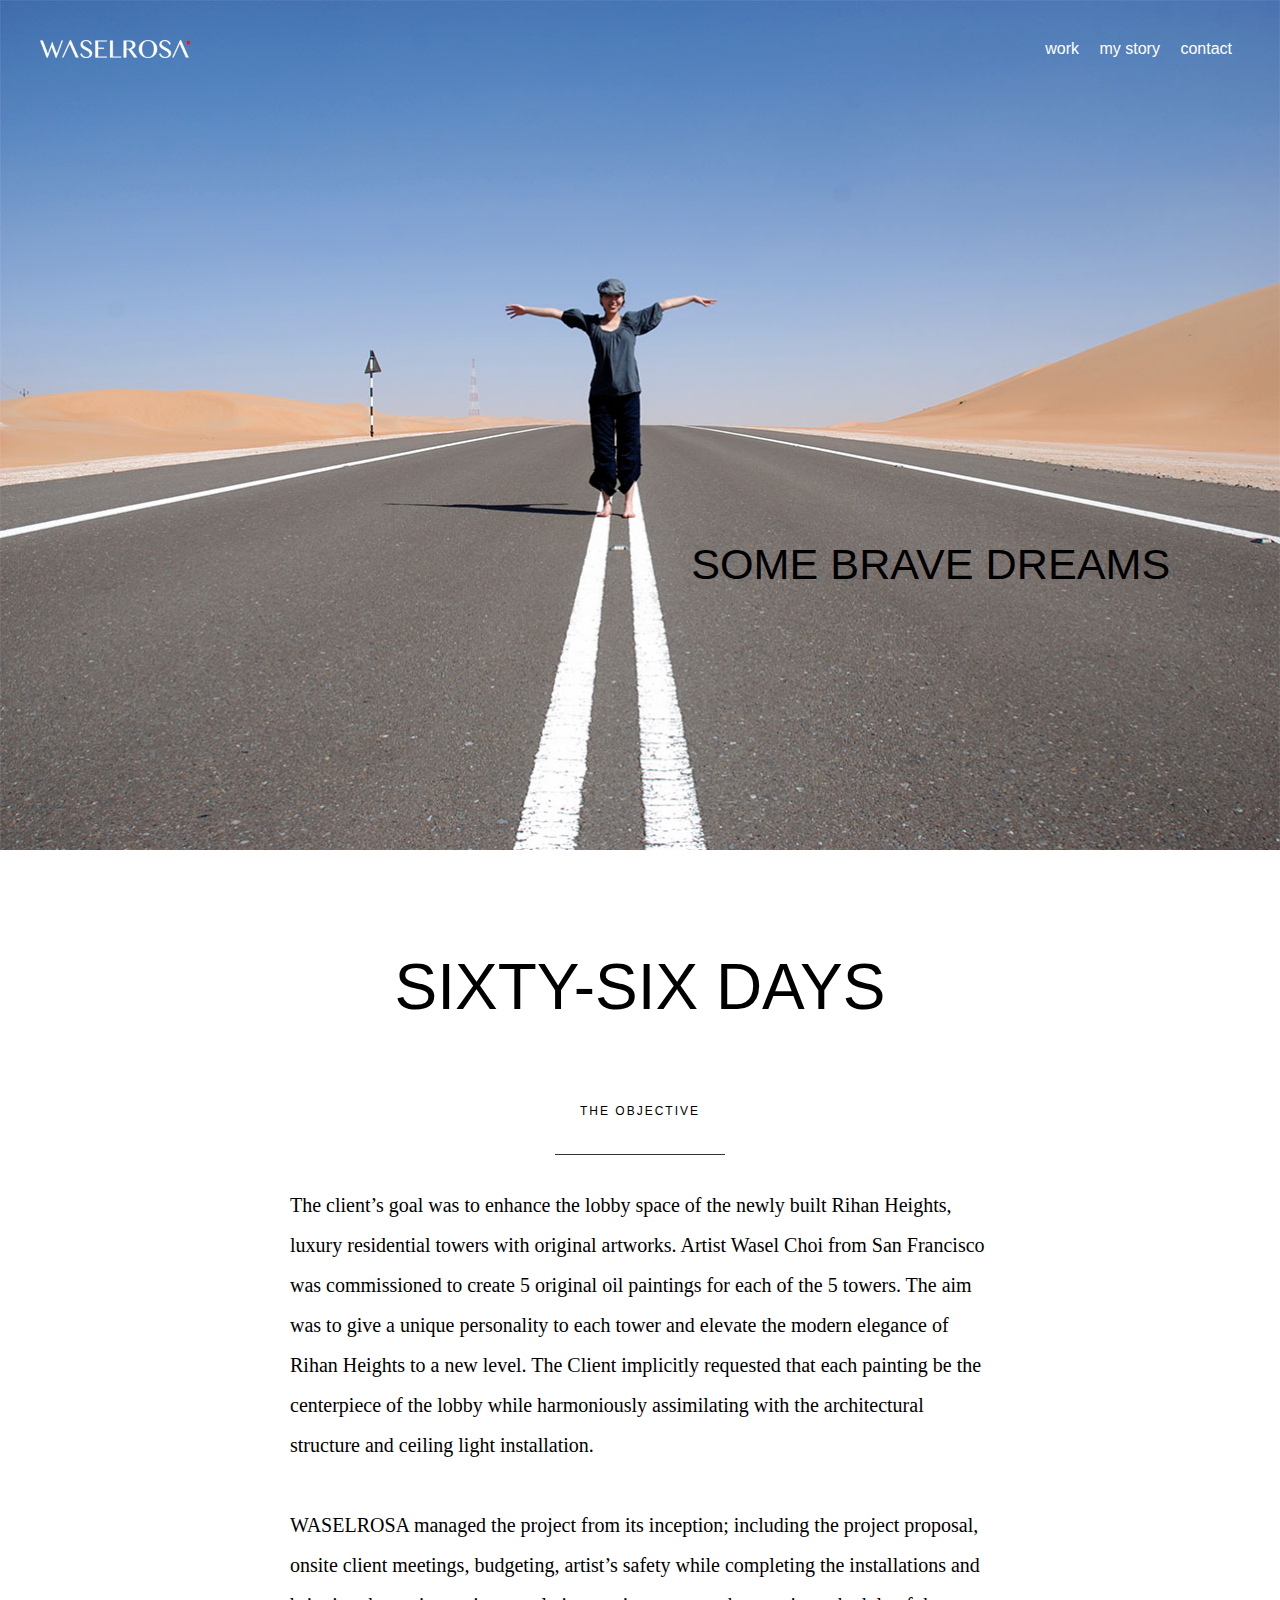
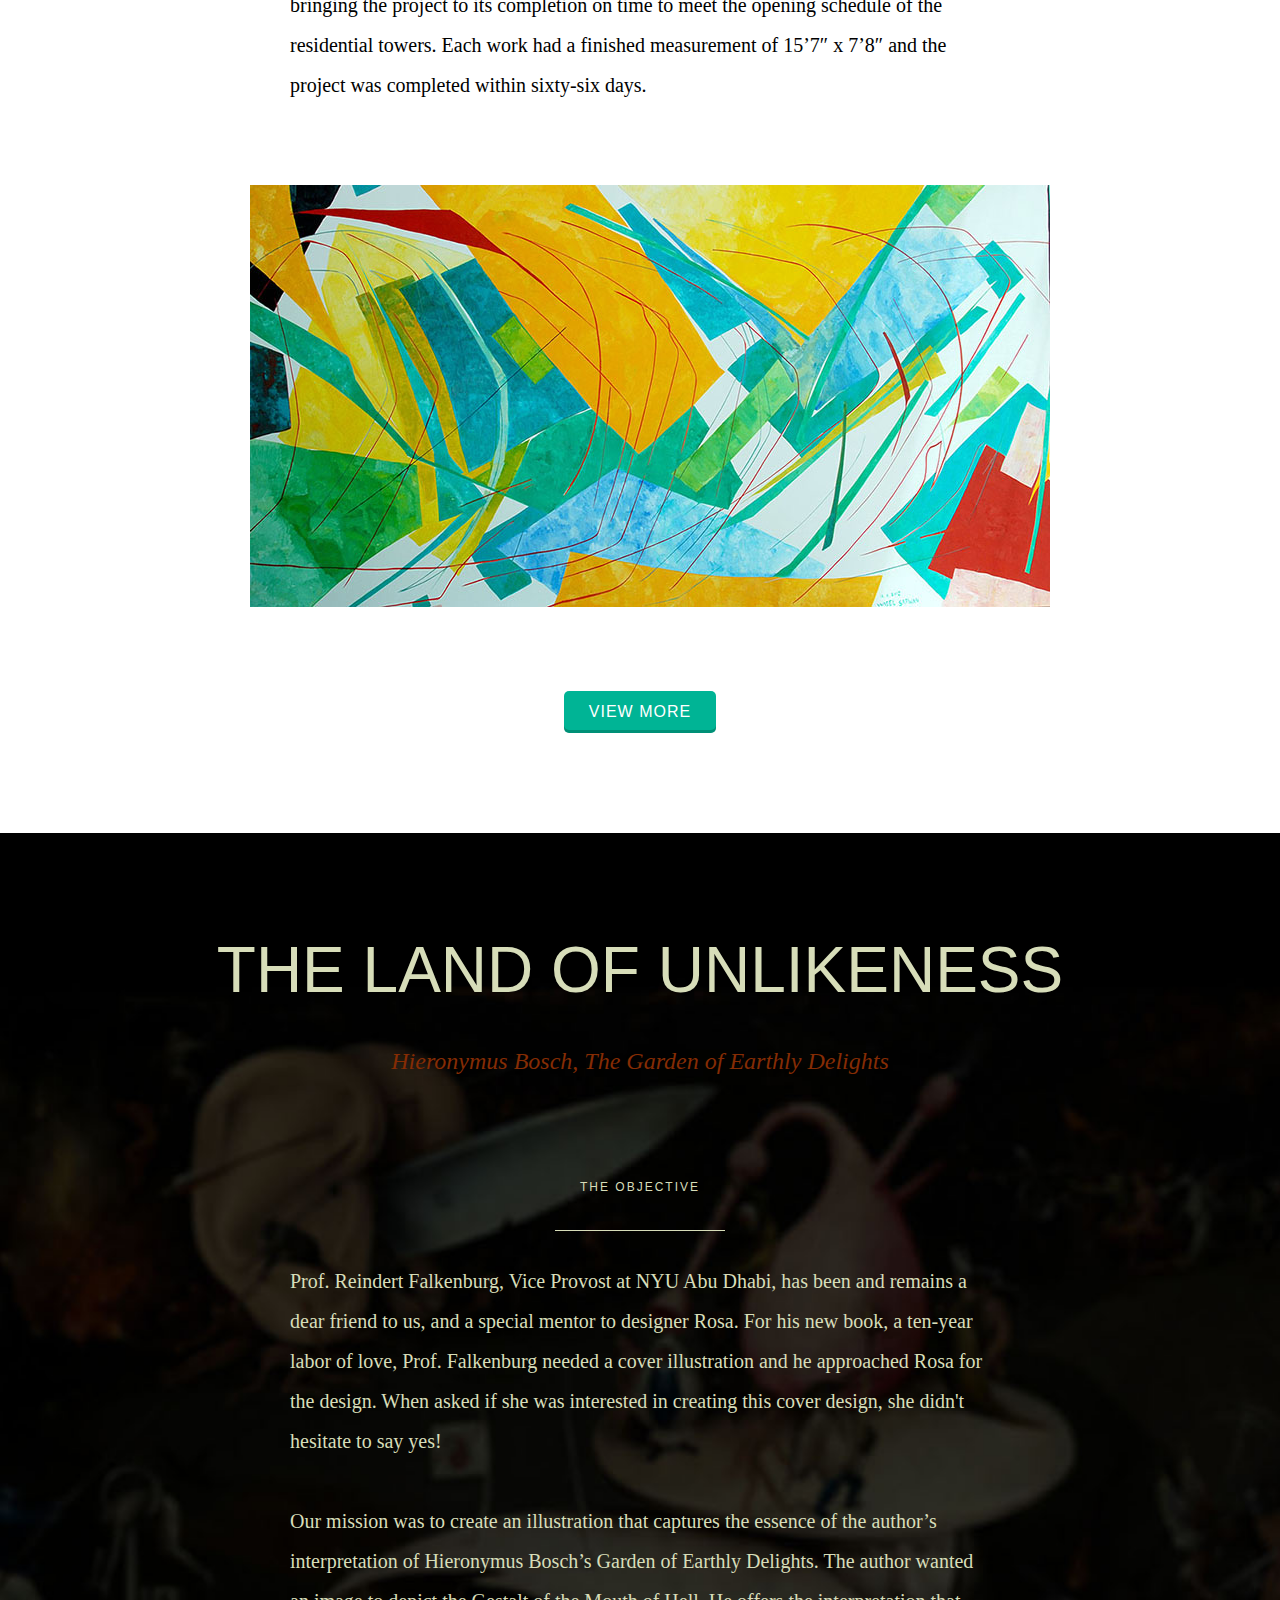
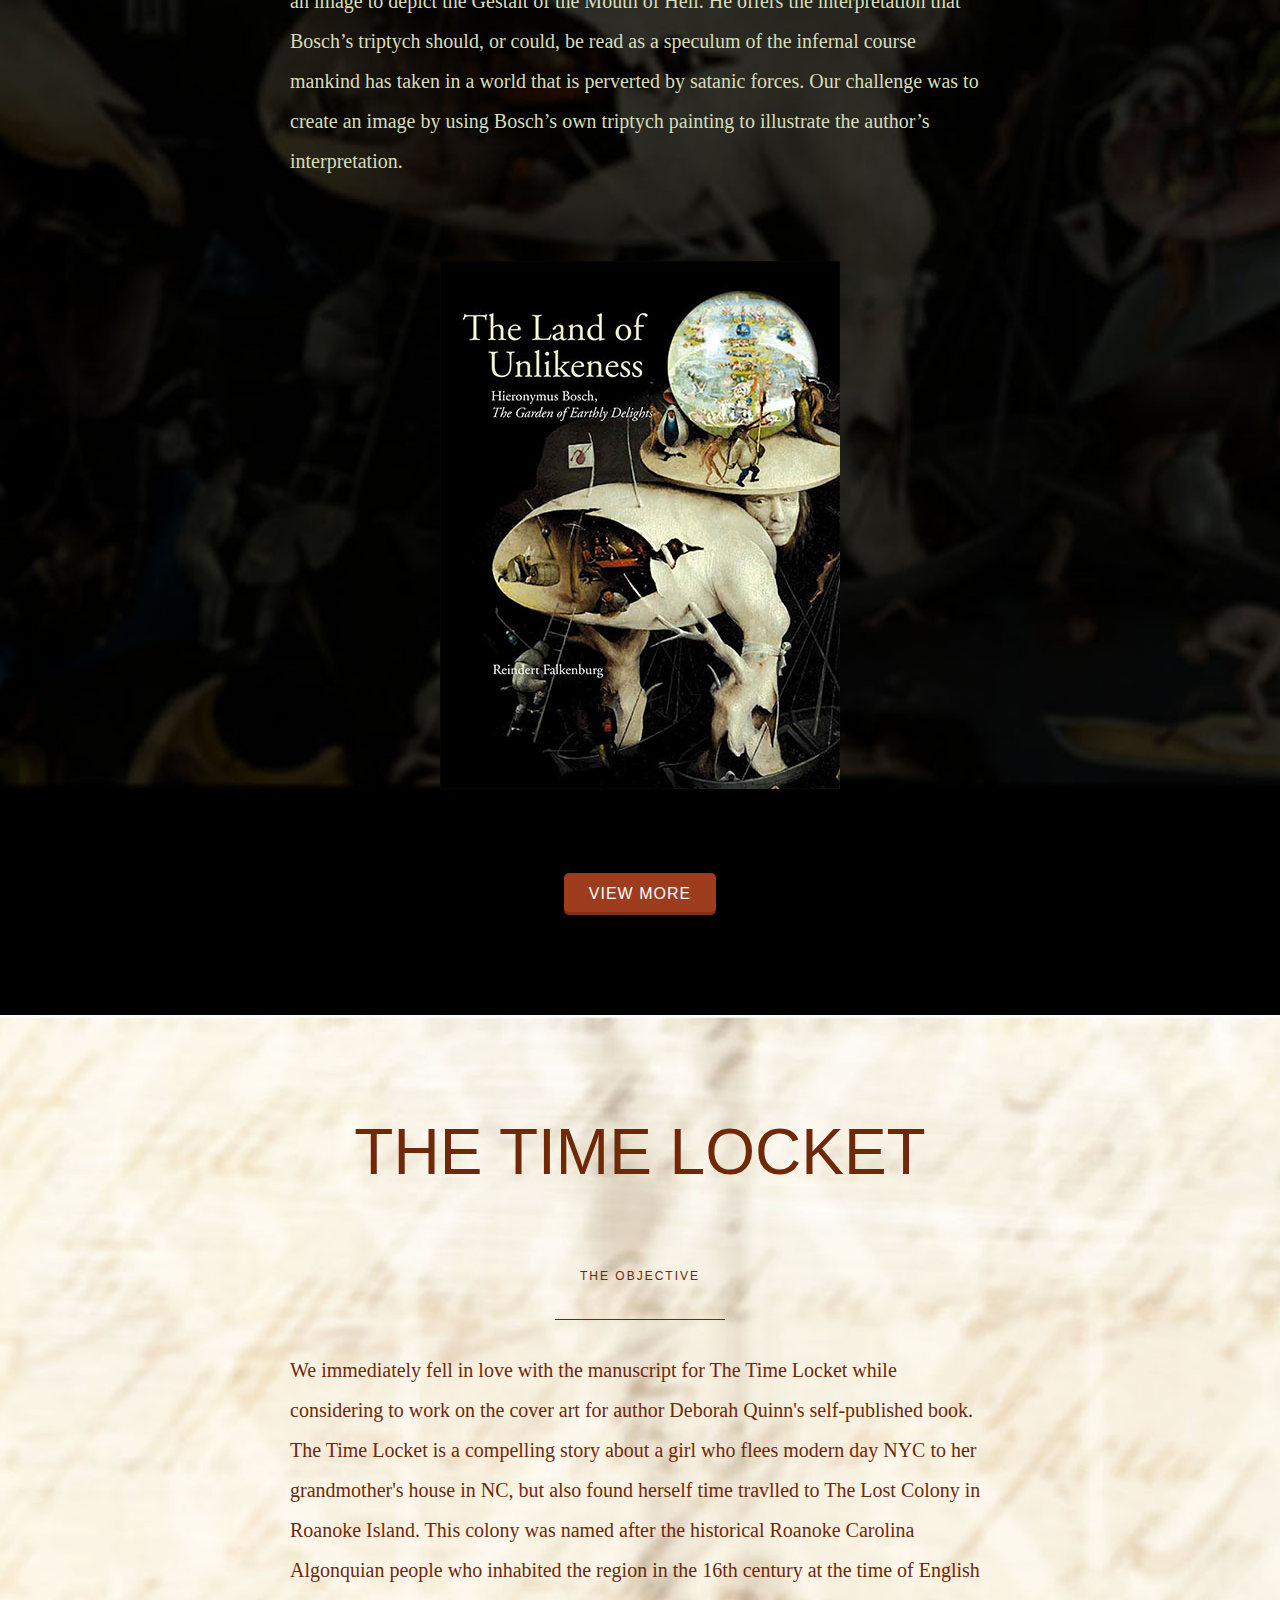
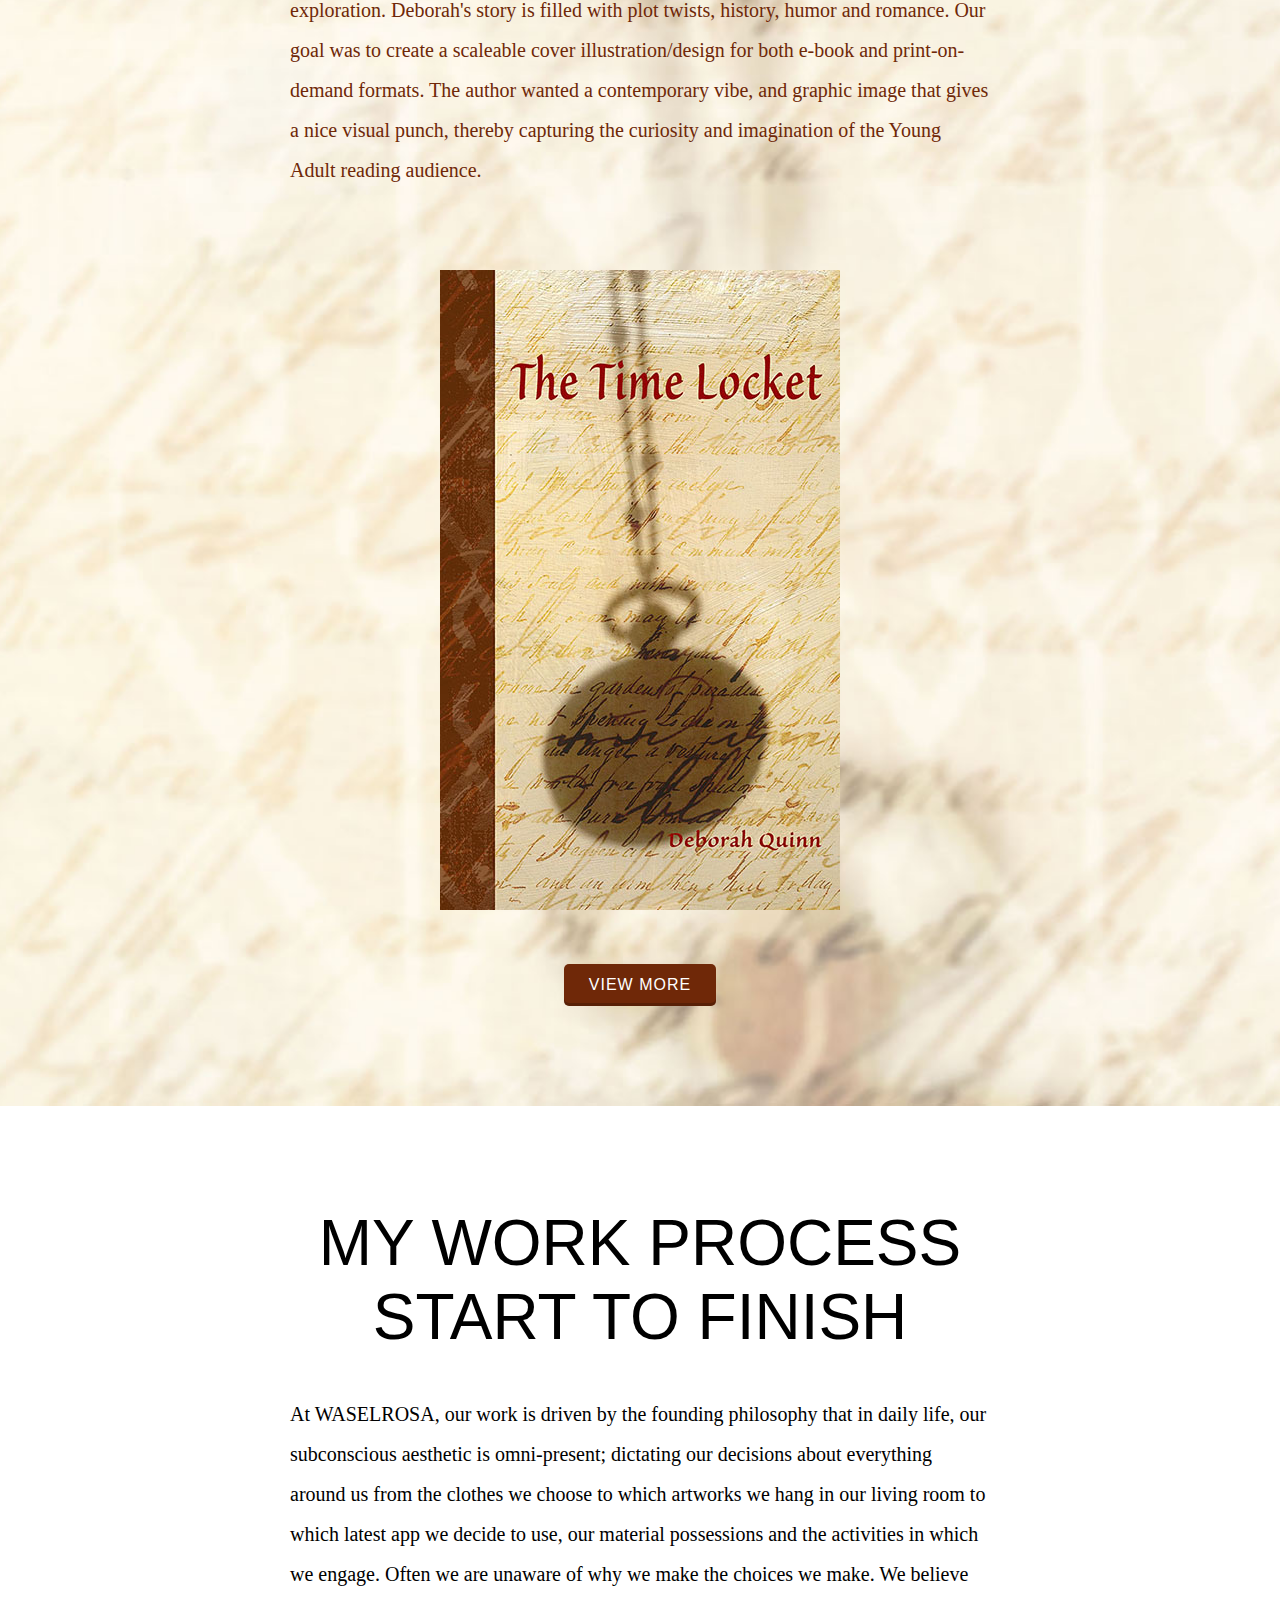
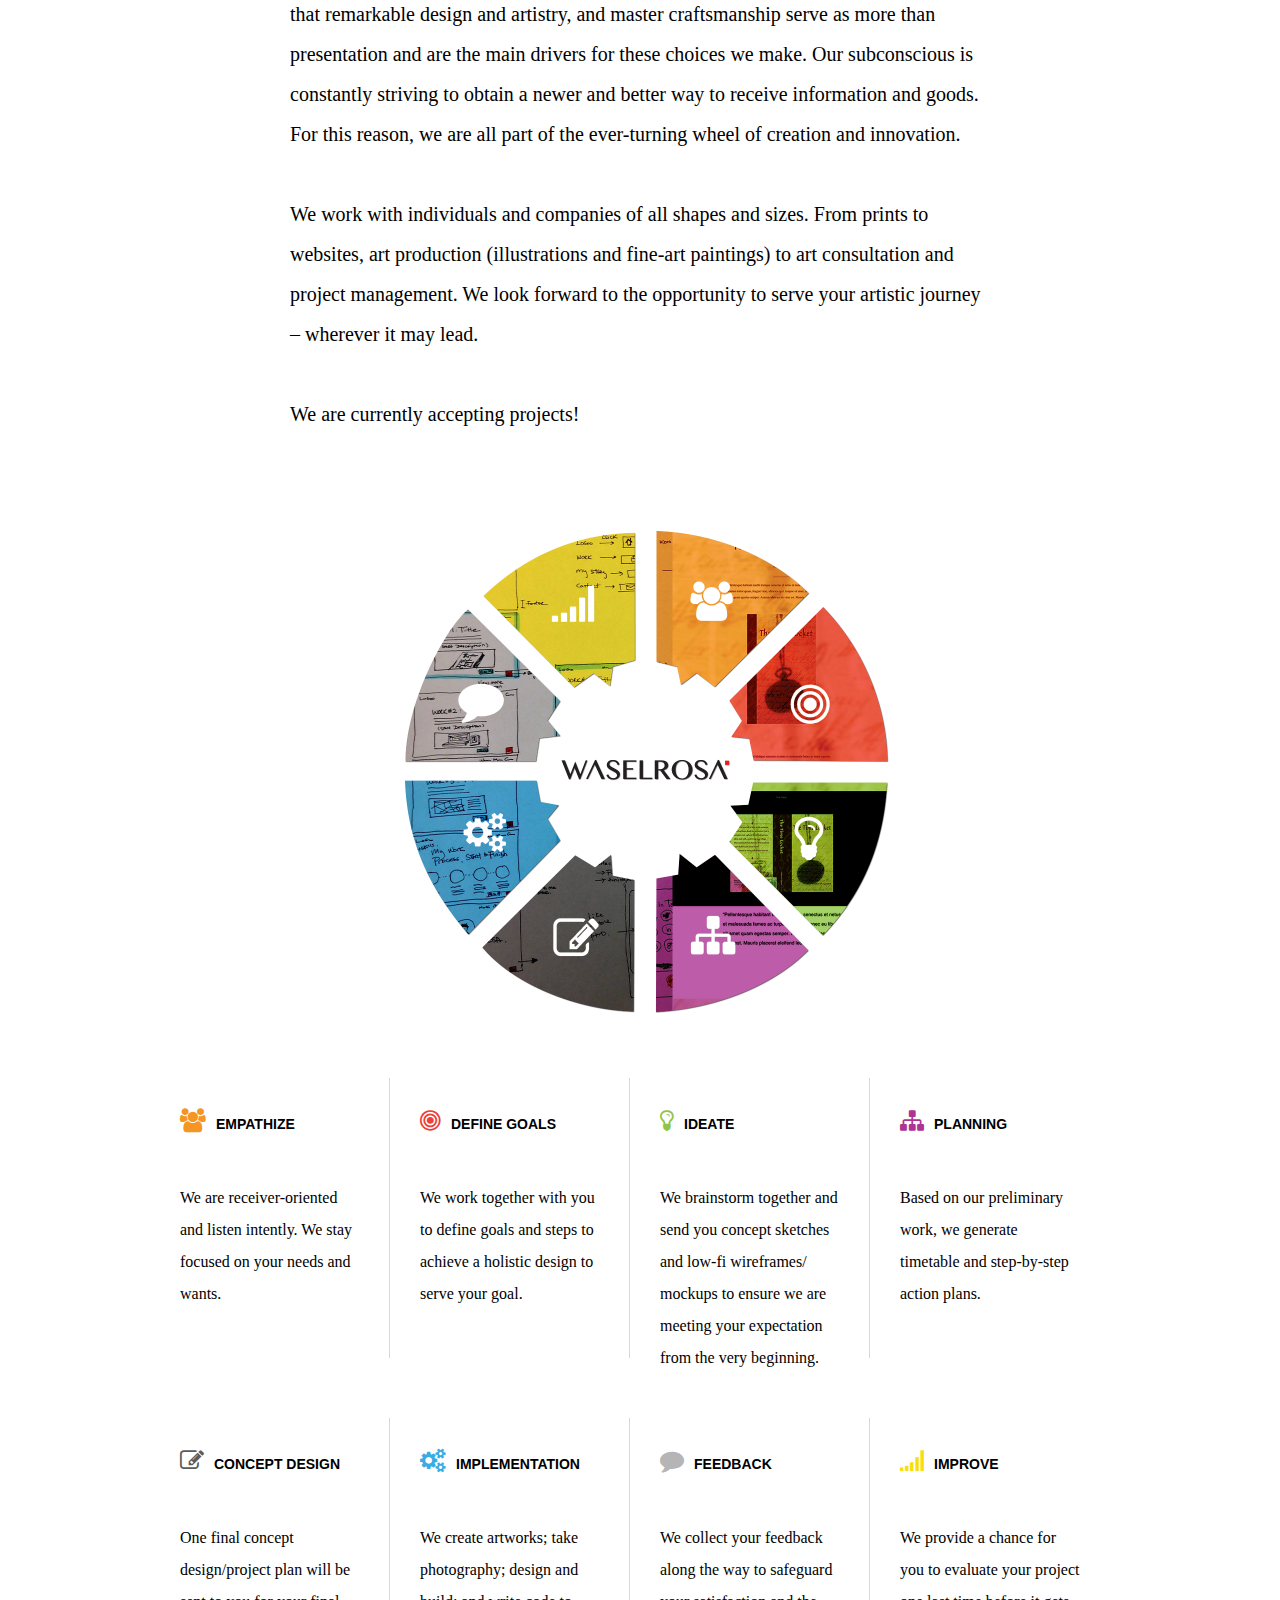
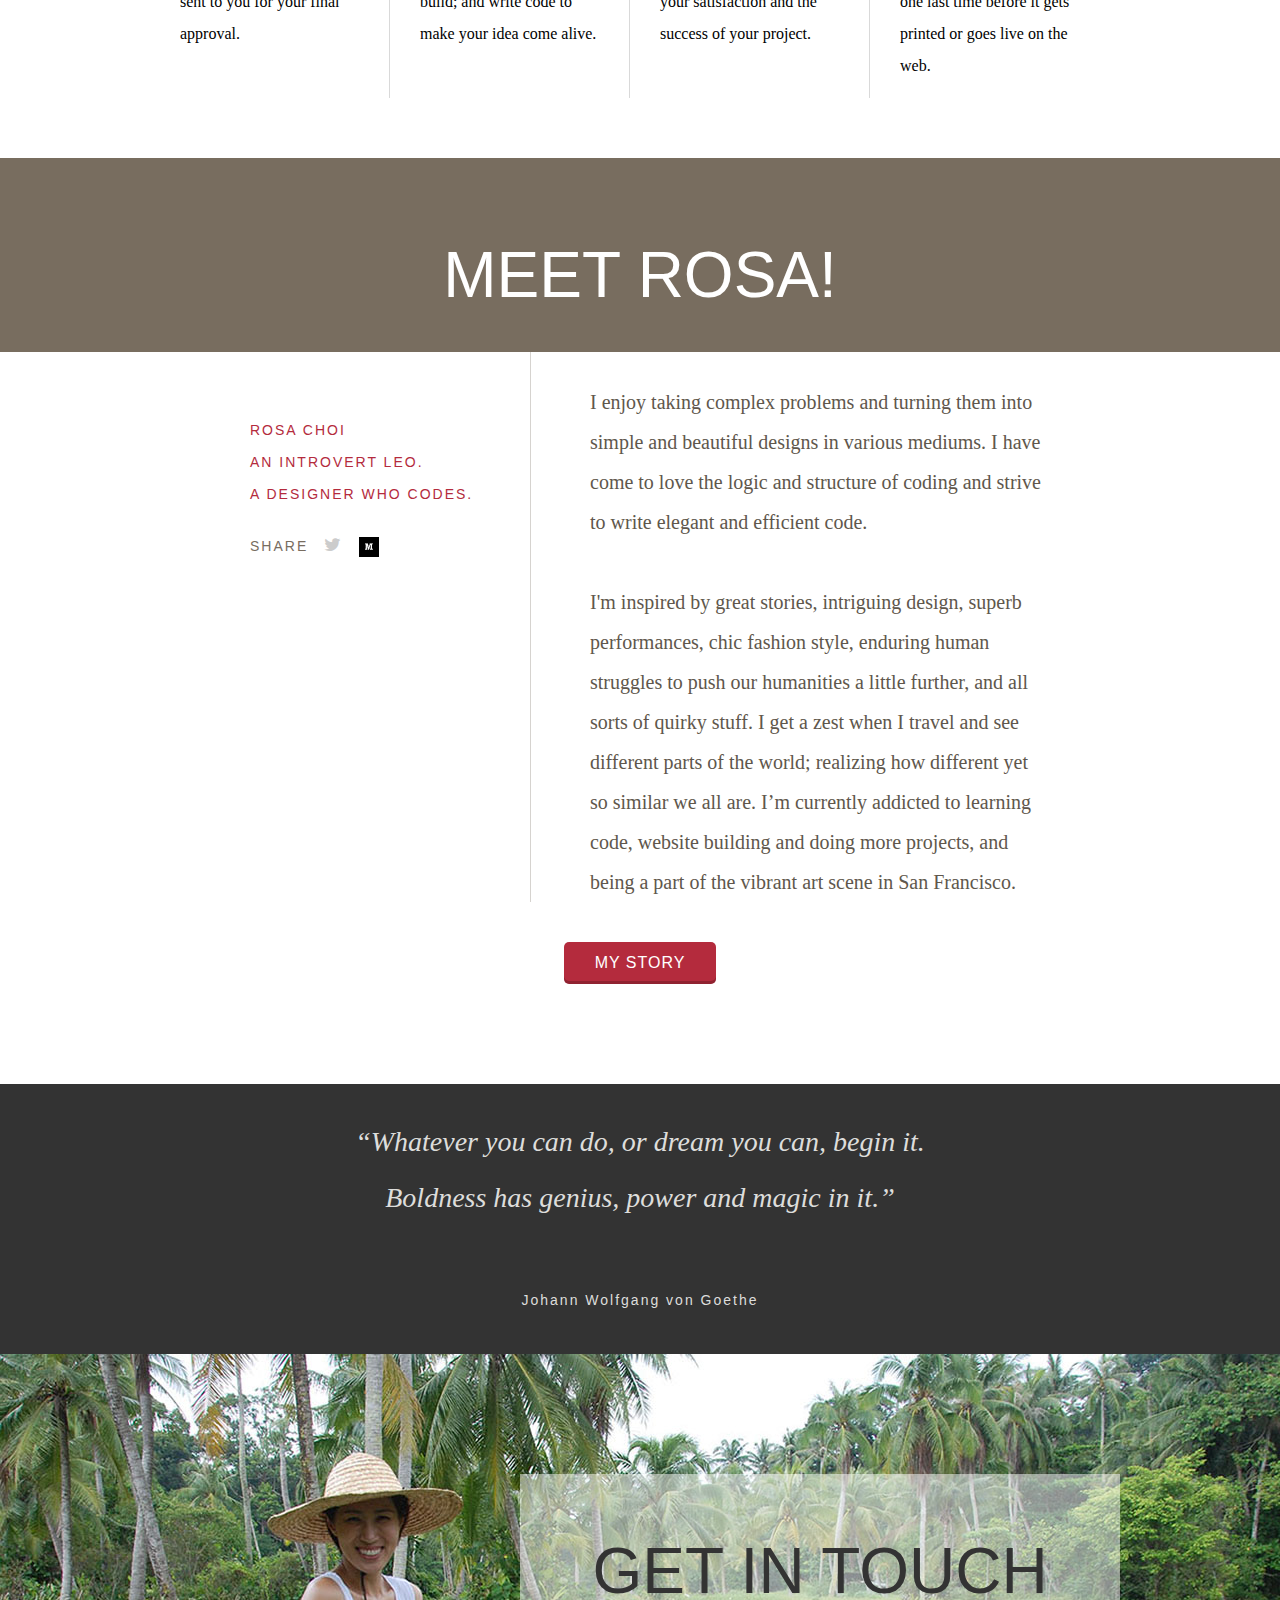
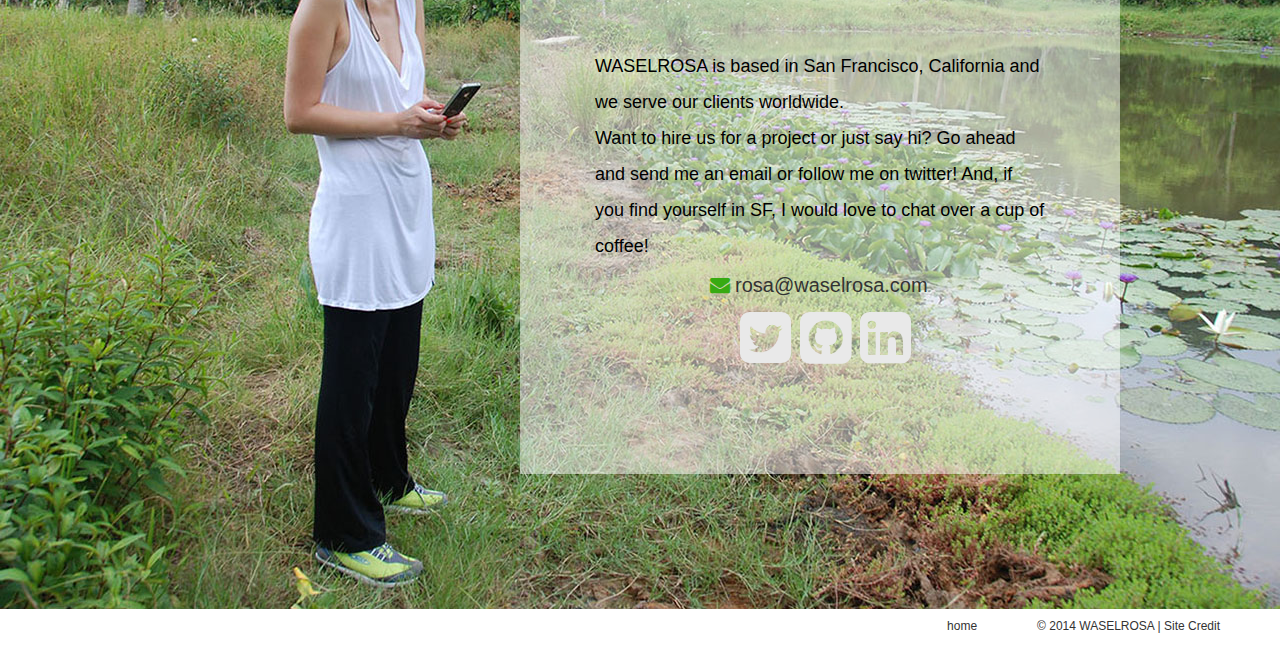
==== commit 0292fe49: "create my story section" ====
--- a/index.html
+++ b/index.html
@@ -55,7 +55,7 @@
 		</div>
 		<!-- this div will open up when the view more button is clciked --> 
 		<div id="paintSixtySix" class="view-toggle">
-			<div class="client">
+			<div class="client" data-target-id="#paintSixtySix">
 				<h3>the client</h3>
 				<p class="project-description">CapitaLand Limited is a Singapore based real estate company. Formed November 2000, as a result of a merger between DBS Land and Pidemco Land, it is one of Asia's largest real estate companies. CapitaLand oversaw the building and design of five residential towers, Rihan Heights, in Abu Dhabi, the Capital of United Arab Emirates.</p>
 				<a href="http://www.capitaland.com/">More About CapitaLand</a>
@@ -79,16 +79,16 @@
 				</div>
 			</div>
 			<div class="feedback">
-				<p class="client-feedback">“Pellentesque habitant morbi tristique senectus et netus et malesuada fames ac turpis egestas. Donec eu libero sit amet quam egestas semper. Aenean ultricies mi vitae est. Mauris placerat eleifend leo.”</p>
+				<p class="client-feedback">“In the sixty-six days, I have made friends with Wasel and Rosa – till today we stayed as good friends. In sixty-six days, I have seen 5 beautiful work of art being created – like experiencing a child being borne, the experience is for a life time.”</p>
 				<img class="profile" src="img/steve.png">
 				<div class="author">
-					<p>Steve Qwek Ming Way<br>Architect</p>
+					<p>Steve Qwek Ming Way<br>QAQC/ Design Manager<br>CapitaLand Real Estate Singapore</p>
 				</div>
 				<a class="close-mark" href="#"><i class="fa fa-chevron-circle-up"></i></a>
 			</div>
 		</div>	
 		<div class="buttons">
-			<a class="view-button" href="#" data-target-id="#paintSixtySix">view work</a>
+			<a class="view-button" href="#" data-target-id="#paintSixtySix">view more</a>
 		</div>
 	</div>
 	<div id="unlikenessContainer" class="work-unlikeness container">
@@ -107,7 +107,7 @@
 		</div>
 		<!-- this div will open up when the view more button is clciked --> 
 		<div id="theLandOfUnLikeness" class="view-toggle">
-			<div class="client">
+			<div class="client" data-target-id="#theLandOfUnLikeness">
 				<h3>the client</h3>
 				<p class="project-description">Reindert Falkenburg studies the visual arts primarily from the perspective of image/viewer relationships. His scholarly interest regard works by 16th-century Dutch and Flemish masters, such as Hieronymus Bosch and Pieter Bruegel. Professor Falkenburg currently works as Vice Provost of Intellectual and Cultural Outreach, NYU Abu Dhabi. He served as chair of the Art History Department at Leiden University in The Netherlands and previous to that was Professor of Western Art and Religion at the Graduate Theological Union in Berkeley, California, Deputy Director of the Netherlands Institute for Art History and Research Fellow of the Royal Dutch Academy of Sciences.</p>
 				<a href="http://nyuad.nyu.edu/academics/faculty/reindert-falkenburg.html">Author | Prof. Dr. Reindert Falkenburg</a><br>
@@ -131,7 +131,7 @@
 			</div>
 		</div>	
 		<div class="buttons">
-			<a class="view-button" href="#" data-target-id="#theLandOfUnLikeness">view work</a>
+			<a class="view-button" href="#" data-target-id="#theLandOfUnLikeness">view more</a>
 		</div>	
 	</div>
 	<div id="locketContainer" class="work-timelocket container">
@@ -147,7 +147,7 @@
 		</div>
 		<!-- this div will open up when the view more button is clciked --> 
 		<div id="theTimeLocket"class="view-toggle">
-			<div class="client">
+			<div class="client" data-target-id="#theTimeLocket">
 				<h3>the client</h3>
 				<p class="project-description">Deborah Quinn learned most of her history from novels, which makes her version of history very exciting but not always accurate. Deborah grew up in the Midwestern United States, then moved to Manhattan, where she spent almost twenty years, and now she lives with her husband, two children, and two skittish cats, in Abu Dhabi, in the United Arab Emirates. It gets so hot there in the summer that you can—literally—fry eggs on the sidewalks. She is currently at work on a second project, about vengeful ghosts, and on a movie about an eccentric woman explorer who discovered a lost city in Syria, early in the nineteenth century.</p>
 				<a href="http://www.thetimelocket.com">Author | Deborah Quinn</a><br>
@@ -167,7 +167,7 @@
 			</div>
 		</div>
 		<div class="buttons">
-			<a class="view-button" href="#" data-target-id="#theTimeLocket">view work</a>
+			<a class="view-button" href="#" data-target-id="#theTimeLocket">view more</a>
 		</div>	
 	</div>
 	<div class="work-process container">
@@ -175,7 +175,7 @@
 			<h2 class="entry-title">My work process<br>start to finish</br></h2>
 			<p class="project-description">At WASELROSA, our work is driven by the founding philosophy that in daily life, our subconscious aesthetic is omni-present; dictating our decisions about everything around us from the clothes we choose to which artworks we hang in our living room to which latest app we decide to use, our material possessions and the activities in which we engage. Often we are unaware of why we make the choices we make. We believe that remarkable design and artistry, and master craftsmanship serve as more than presentation and are the main drivers for these choices we make. Our subconscious is constantly striving to obtain a newer and better way to receive information and goods. For this reason, we are all part of the ever-turning wheel of creation and innovation.<br>
 			<br>We work with individuals and companies of all shapes and sizes. From prints to websites, art production (illustrations and fine-art paintings) to art consultation and project management. We look forward to the opportunity to serve your artistic journey – wherever it may lead.<br>
-			<br>We are currently accepting freelance work!
+			<br>We are currently accepting projects!
 			</p>
 		</div>
 		<div class="process-diagram">
@@ -225,9 +225,11 @@
 				<h3 class="rosa-desc">Rosa Choi<br>
 				<br>An Introvert Leo.<br>
 				<br>A Designer who codes.
+				<p class="share">SHARE
+					<a class="share01" href="https://twitter.com/RosaCodie"><i class="fa fa-twitter"></i></a>
+					<a class="share02" href="#"><img src="img/medium.png"></a>
+				</p>
 				</h3>
-				<!-- <a><i class="fa fa-twitter-square"></i></a>
-				<a></a> -->
 			</div>
 			<p class="project-description">I enjoy taking complex problems and turning them into simple and beautiful designs in various mediums. I have come to love the logic and structure of coding and strive to write elegant and efficient code.<br>
 			<br>I'm inspired by great stories, intriguing design, superb performances, chic fashion style, enduring human struggles to push our humanities a little further, and all sorts of quirky stuff. I get a zest when I travel and see different parts of the world; realizing how different yet so similar we all are. I’m currently addicted to learning code, website building and doing more projects, and being a part of the vibrant art scene in San Francisco.  
@@ -236,7 +238,7 @@
 			<!-- this div will open up when the view more button is clciked --> 
 		<div id="myStory" class="view-toggle">
 			<div class="asia">
-				<h3>My Roots in Asia</h3><!--baby photos-->
+				<h3 class="wrapper-roots"><span>My Roots in Asia</span></h3><!--baby photos-->
 				<p>I was born on August 7th to a humble Catholic family in Seoul, S. Korea. Soon after my birth, we moved to Osaka, Japan until at the age of 4, my family returned to Seoul where we lived until I was 13. Thanks to my mom, I did very well in school. She noticed my talent for art, pushing me to excel as I won numerous awards in academic competitions and local art fairs. In school, I was taller than most of my classmates and elected class president twice during elementary school. My life was ordinary, yet fulfilling until we left our much-loved home, family and friends, and immigrated in late summer, 1990, to the land of opportunity, America.</p>
 			</div>
 			<div class="america">
@@ -257,7 +259,7 @@
 						<img src="img/iheartart05.jpg">
 					</li>
 					<li class="fourpics iheartart03">
-						<img src="img/iheartart03.jpg">
+						<img src="img/iheartart06.jpg">
 					</li>
 					<li class="fourpics iheartart04">
 					<img src="img/iheartart04.jpg">
@@ -266,12 +268,12 @@
 					<img src="img/iheartart03.jpg">
 					</li>
 					<li class="fourpics iheartart06">
-					<img src="img/iheartart03.jpg">
+					<img src="img/iheartart07.jpg">
 					</li>		
 				</ul>
 			</div>
 			<div class="tech">
-				<h3>Entry to the Tech World</h3>
+				<h3 class="wrapper-tech"><span>Entry to the Tech World</span></h3>
 				<p>I changed my strategy; landing a job at Samsung Semiconductor Inc. in Silicon Valley as an Executive Assistant to the CEO and President. It was an amazing opportunity for me to work at a world-class corporation and gave me the priceless chance to witness the birth of cutting-edge innovative products. Every day was filled with high volume, fast paced work tasks; leaving little room for life outside.  Although I thoroughly enjoyed the ferocious work environment and the rush of being around high profile technology leaders and the perks that come with this type of position, after 4 and a half years I was ready to travel the world beyond Silicon Valley.<br>
 				<br>Samsung will always hold a special place in my life because from there I not only learned a great work ethic but met my two best friends who remain an influential force in my life today.
 				</p>
@@ -279,7 +281,7 @@
 			<div class="voyage">
 				<h3 class="wrapper-paris"><span>Bon Voyage</span></h3>
 				<p>What better way to celebrate the big 3-0 and exiting the high stress world of Corporate Silicon Valley than to jump out of an airplane at 13,000 feet?!  I deserved this exciting free fall, a metaphor for the new phase in my life.  I convinced my best friend, broken arm and all, to skydive with me. We were at once terrified and excited as the plane took off from the runway - there was no going back, on this free fall or with my life plan.<br>
-				<br>Then I was given a perfect reason to travel. I was invited to a friend’s wedding in France. After attending a beautiful French wedding in Saint-Étienne, I traveled to Avignon and Orange, and then took TGV to Lyon and Paris. As a student of art, I couldn’t help but fall in love with Paris. I spent a lot of time awestricken at Norte-Dame, Musee du Louvre, Shakespear & Company Book shop, Sainte Chapelle, Musée d'Orsay, Centre Pompidou, Montmartre, Palace of Versailles, Jardin des Tuileries, and the list goes on. I spent many days walking; taking in as much of the history and magnificent architecture, art, music, and culinary experiences I could to gain a glimpse into the life of Parisians. My 15 days flew by in a blink and I was off to Barcelona.</p>
+				<br>Then I was given a perfect reason to travel. I was invited to a friend’s wedding in France. After attending a beautiful French wedding in Saint-Étienne, I traveled to Avignon and Orange, and then took the TGV to Lyon and Paris. As a student of art, I couldn’t help but fall in love with Paris. I spent a lot of time awestricken at Norte-Dame, Musee du Louvre, Shakespear & Company Book shop, Sainte Chapelle, Musée d'Orsay, Centre Pompidou, Montmartre, Palace of Versailles, Jardin des Tuileries, and the list goes on. I spent many days walking; taking in as much of the history and magnificent architecture, art, music, and culinary experiences I could to gain a glimpse into the life of Parisians. My 15 days flew by in a blink and I was off to Barcelona.</p>
 				<ul class="travel-photos">
 					<li class="paris01">
 						<img src="img/voyage07.jpg">
@@ -329,22 +331,9 @@
 					</li>	
 				</ul>
 				<p>Despite all the worries and concerns expressed by family and friends, I packed my luggage and embarked on a 17-hour direct flight from SFO to Dubai. Still to these days and to my amazement, I don’t know where I got my courage to took this adventure to a place where I knew nothing about and knew of no one.</br>
-				<br>I have to admit that it wasn’t easy to get acclimated to my new surroundings. This new world seemed utterly different and entirely foreign to me from the moment I stepped off the plane. My initial reaction to every dissimilar thing was to sturdily resist and detest. It took me a long, I mean a long time, to assimilate. UAE’s modern architectures, mega-sized shopping malls, Ferraris on new highways, shining yachts on turquoise water, shimmering white sand beaches, and 5 to 7 star world class hotels and resorts completely threw me off. It felt like I was in Las Vegas but for sure it wasn’t Las Vegas. I was having trouble understanding the multiple layers, different social classes, and the complexity of this yet to be 40 years-old country. This is where modern luxury on steroids had a shotgun marriage with the traditions of Bedouin. I was intrigued to learn and understand the real thing that makes Emirati and this nation so special but wasn’t able to go beyond their White Kandoras and Black Abayas until I met an extraordinary man in late 2010. 	
-				</p>
-				<h3 class="wrapper-turkey"><span>Summer in Istanbul and Cappadocia</span></h3>
-				<ul class="travel-photos">
-					<li class="threepics turkey01">
-						<img src="img/turkey06.jpg">
-					</li>
-					<li class="threepics turkey02">
-						<img src="img/turkey10.jpg">
-					</li>
-					<li class="threepics turkey03">
-						<img src="img/turkey02.jpg">
-					</li>	
-				</ul>
-				<p>He was known as Wasel Safwan, a well-known local artist who had a beautiful studio out in the desert. I first met him at the cafeteria of downtown campus at NYU Abu Dhabi.  An Art Professor invited Wasel to a Visual Art Conversation group that I was facilitating.  After that chance meeting, we met a couple more times at NYU Abu Dhabi’s events and social gatherings. Then he invited me to his studio in Al Ain. At first, I was a little scared to visit his studio alone, but soon I was mesmerized by his beautiful art works. The contrast between his abstract contemporary paintings against the undulating sand dunes was striking. It was an imagery I had never before encountered.<br>
-				<br>My admiration towards his artwork soon turned into a romance and our courtship continued. Through Wasel, I discovered the whole spectrum of life in UAE. Out of my ignorance, I used to think that a lot of things were derived from or dictated by their Islamic religion, but I learned that many things were based on their traditions and have no ties to religion. I was even able to distinguish the difference in Qatari traditional attire vs. Saudi traditional attire vs. Omani traditional attire vs. Emirati’s. I came to understand why there are women-only banks, women-only beaches, what it means to have family only sections, etc. I had a better understanding of how different social groups interacted. I had a deeper understanding of the GCC (Gulf Cooperation Council) as a whole and became more aware of subtleties and details.  We traveled together locally to the Empty Quarter and to the board of Saudi Arabia. Wasel took me to places in UAE that I would have never reached without a local guide. 	
+				<br>I have to admit that it wasn’t easy to get acclimated to my new surroundings. This new world seemed utterly different and entirely foreign to me from the moment I stepped off the plane. My initial reaction to every dissimilar thing was to sturdily resist and detest. It took me a long, I mean a long time, to assimilate. UAE’s modern architectures, mega-sized shopping malls, Ferraris on new highways, shining yachts on turquoise water, shimmering white sand beaches, and 5 to 7 star world class hotels and resorts completely threw me off. It felt like I was in Las Vegas but for sure it wasn’t Las Vegas. I was having trouble understanding the multiple layers, different social classes, and the complexity of this yet to be 40 years-old country. This is where modern luxury on steroids had a shotgun marriage with the traditions of Bedouin. I was intrigued to learn and understand the real thing that makes Emirati and this nation so special but wasn’t able to go beyond their White Kandoras and Black Abayas until I met an extraordinary man in late 2010.<br>
+				<br>He was known as Wasel Safwan, a well-known local artist who had a beautiful studio out in the desert. I first met him at the cafeteria of downtown campus at NYU Abu Dhabi. An Art Professor invited Wasel to a Visual Art Conversation group that I was facilitating.  After that chance meeting, we met a couple more times at NYU Abu Dhabi’s events and social gatherings. Then he invited me to his studio in Al Ain. At first, I was a little scared to visit his studio alone, but soon I was mesmerized by his beautiful art works. The contrast between his abstract contemporary paintings against the undulating sand dunes was striking. It was an imagery I had never before encountered.<br>
+				<br>My admiration towards his artwork soon turned into a romance and our courtship continued. Through Wasel, I discovered the whole spectrum of life in UAE. Out of my ignorance, I used to think that a lot of things were derived from or dictated by their Islamic religion, but I learned that many things were based on their traditions and have no ties to religion. I was even able to distinguish the difference in Qatari traditional attire vs. Saudi traditional attire vs. Omani traditional attire vs. Emirati’s. I came to understand why there are women-only banks, women-only beaches, what it means to have family only sections, etc. I had a better understanding of how different social groups interacted. I had a deeper understanding of the GCC (Gulf Cooperation Council) as a whole and became more aware of subtleties and details.  We traveled together locally to the Empty Quarter and to the border of Saudi Arabia. Wasel took me to places in UAE that I would have never reached without a local guide. 	
 				</p>
 				<h3 class="wrapper-wasel"><span>Studio in the Empty Quarter</span></h3>
 				<ul class="travel-photos">
@@ -358,10 +347,10 @@
 						<img src="img/waselart02.jpg">
 					</li>	
 				</ul>
-				<p>In December, 2011, Wasel had a month-long project with the German Embassy and headed to Dresden. Wasel gave a talk at the Dresden Academy of Fine Arts and was to visit other cities in Germany as well. I felt this was a perfect excuse to travel again! I followed him to Germany. We travelled from Berlin to Nürnberg to Rothenburg ob der Tauber to Munich by train.  For Wasel, this was his first time to see snow, and even for me, it had been a such a long time that we were like two happy puppies running all over the place with the utmost of excitement. The Christmas market in Nürnberg  was incredibly festive and we felt like we were in wonderland. While in Munich, he popped a question, “Why don’t we get married?” Through our travels, we learned more about each other and found each other inseparable.</p>
+				<p>In December, 2011, Wasel had a month-long project with the Staatiche Kunstsammlungen Dresden (Dresden State Art Collections) through the Embassy of Germany and headed to Dresden. Wasel gave a talk at the Dresden Academy of Fine Arts and was to visit other cities in Germany as well. I felt this was a perfect excuse to travel again! I followed him to Germany. We travelled from Berlin to Nürnberg to Rothenburg ob der Tauber to Munich by train. For Wasel, this was his first time to see snow, and even for me, it had been a such a long time that we were like two happy puppies running all over the place with the utmost of excitement. The Christmas market in Nürnberg  was incredibly festive and we felt like we were in wonderland. While in Munich, he popped a question, “Why don’t we get married?” Through our travels, we learned more about each other and found each other inseparable.</p>
 				<h3 class="wrapper-germany"><span>Winter in Bavaria</span></h3>
 				<ul class="travel-photos">
-					<li class="threepics">
+					<li class="threepics turkey01">
 						<img src="img/germany01.jpg">
 					</li>
 					<li class="threepics turkey02">
@@ -378,12 +367,12 @@
 			</div>
 			<div class="singa">
 				<h3 class="wrapper-singa"><span>Happily Asian(borrowed term from Artist Wasel)</span></h3>
-				<p>I had no idea Singapore was called the Little Red Dot until I got there. Singapore is quite small even for an Island, but its ambition is truly world class. As much as I was stunned by the rapid growth and development in the desert of Dubai and Abu Dhabi, made possible with oil, their black gold, I was blown away by Singapore’s immaculate infrastructure and development without any natural resources. Their hard working ethics and strength in education transformed the unthinkable into a neat and systematic reality.<br>
+				<p>I had no idea Singapore was called the Little Red Dot until I got there. Singapore is quite small even for an Island, but its ambition is truly world class. As much as I was stunned by the rapid growth and development in the desert of Abu Dhabi and Dubai, made possible with oil, their black gold, I was blown away by Singapore’s immaculate infrastructure and development without any natural resources. Their hard working ethics and strength in education transformed the unthinkable into a neat and systematic reality.<br>
 				<br>My fiancé Wasel has always been fascinated by Asian culture and has been fond of everything about Asia. He was genuinely happy in Singapore and even picked up some Singlish. He was inspired by Lee Kwan Yew and quickly plunged into Singaporean life.<br>
-				<br>I on the other hand, had a difficult time adjusting to the tropical climate. I frequently got sick and my sickness lingered unnecessarily long. “I miss San Francisco” became my daily slogan. Even though I sincerely liked the culture, food and the people of Singapore, I just couldn’t love getting bitten by mosquitos continuously, sweating as soon as I walked out from the shower, and not being able to wear my silk dresses and nice leather shoes!
-				</p>
-				<ul class="travel-photos">
-					<li class="threepics">
+				<br>I, on the other hand, had a difficult time adjusting to the tropical climate. I frequently got sick and my sickness lingered unnecessarily long. “I miss San Francisco” became my daily slogan. Even though I sincerely liked the culture, food and the people of Singapore, I just couldn’t love getting bitten by mosquitos continuously, sweating as soon as I walked out from the shower, and not being able to wear my silk dresses and nice leather shoes!
+				</p>
+				<ul class="travel-photos">
+					<li class="threepics turkey01">
 						<img src="img/singa01.jpg">
 					</li>
 					<li class="threepics turkey02">
@@ -398,12 +387,13 @@
 				</p>
 			</div>
 			<div class="jedi">
-				<h3 class="wrapper-home"><span class="jedi">Return of the Jedi Rosa</span></h3>
+				<h3 class="wrapper-home"><span class="jedi">Return of the <strong>Jedi</strong> Rosa</span></h3>
 				<p>Alas, I’m back home after 4 years of living abroad. This time I brought a man with me. The biggest and the most valuable souvenir I’ve ever acquired in a foreign land.It will be hard to ever beat this.<br>
 				<br>Currently, I’m enjoying life with my husband, who loves San Francisco equally as much as I. This website is my first, built from scratch as a result of my recently completed 10 week course learning Front End Web Development from General Assembly. I have to admit, I am totally hooked.<br>
-				<br>I’m thirsty and hungry to learn, create, and contribute. I also know that my best work and greatest adventure are still ahead of me. I feel that I’m tremendously fortunate to be surrounded by astonishing open source communities and incredibly talented individuals and entrepreneurs in San Francisco. They are so open, generous, and willing to share their knowledge for the greater good. I believe that as Technology continues to evolve and become even more deeply integrated into our daily lives, good design will become a requirement rather than a nice-to-have feature. Tech-savvy consumers simply demand appealing, smartly designed products and no less. I’m super excited to be back and ready to do some wicked design!  So thank you for visiting my site and reading my story.<br>
+				<br>I’m thirsty and hungry to learn, create, and contribute. I also know that my best work and greatest adventure are still ahead of me. I feel that I’m tremendously fortunate to be surrounded by astonishing open source communities and incredibly talented individuals and entrepreneurs in San Francisco. They are so open, generous, and willing to share their knowledge for the greater good. I believe that as Technology continues to evolve and become even more deeply integrated into our daily lives, good design will become a requirement rather than a nice-to-have feature. Tech-savvy consumers simply demand appealing, smartly designed products and no less. I’m super excited to be back and ready to do some wicked design! So thank you for visiting my site and reading my story.<br>
 				<br>April 2, 2014<br>
-				Rosa
+				Rosa<br>
+				<img id="rc" src="img/rosasig.png">
 				</p>
 				<a class="close-mark" href="#"><i class="fa fa-chevron-circle-up"></i></a>
 			</div>	
@@ -429,10 +419,10 @@
 				Content Editing | Elizabeth Jourdin<br><br>
 				A Special Thanks To<br>
 				Artist and Husband Wasel who has taught me to live my life to the full.<br>
-				Natasha Murashev who has inspired me to start learning how to code. (Must read – “How to… Learn to Code, Get Your Dream Job, Change Your Life”)<br>
+				Natasha Murashev who has inspired me to start learning how to code. <em>(Must read – “How to… Learn to Code, Get Your Dream Job, Change Your Life”)</em><br>
 				Sam Samskies, my coding mentor.<br>
 				Justin Steffin, my first coding teacher ever.<br>
-				And all the open source communities - Github, Fontawesome, Stackoverflow, MDN, etc.<br>
+				And all the open source communities - Github, Fontawesome, Stackoverflow, MDN, etc.
 				<a class="return" href="#"><i class="fa fa-heart"></i></a>
 			</p>
 		</div>
--- a/css/style.css
+++ b/css/style.css
@@ -419,6 +419,7 @@
 }
 img.profile {
 	margin-left: 888px;
+	width: 137px;
 }
 
 /* Site Page Five - My Work Process*/
@@ -513,6 +514,7 @@
 	padding-bottom: 40px;
 	color: white;
 	background: #786d5f;
+	width: 100%;
 }
 .rosa-desc {
 	color: #b42b3d;
@@ -524,7 +526,6 @@
 }
 .my-story .entry-content p {
 	color: #60574c;
-	/*text-shadow: 1px 1px 2px #fff;	*/
 }
 .my-story .buttons a {
 	margin-top: 40px;
@@ -537,7 +538,6 @@
 .my-story .view-toggle h3 {
 	font-size: 42px;
 	text-transform: none;
-/*	font-weight: lighter;*/
 	color: white;
 	text-align: left;
 }
@@ -551,6 +551,34 @@
 	left: 700px;
 	top: 420px;
 }
+.wrapper-home strong {
+	text-decoration: line-through;
+	font-weight: normal;
+}
+
+.my-story .entry-content p.share{
+	color: #786d5f;
+	font-family: 'Helvetica Neue', sans-serif;
+	font-size: 14px;	
+}
+.fa-twitter {
+	font-size: 18px;
+	color: #ccc;
+	padding: 0 10px;
+}
+.fa-twitter:hover {
+	color: black;
+}
+.share02 img {
+	max-width: 20px;
+	vertical-align: middle;
+}
+.wrapper-roots {
+	background: url(../img/asia.jpg) center top no-repeat;
+	height: 620px;
+	padding: 0;
+	margin-top: 80px;
+}
 .wrapper-america {
 	background: url(../img/america.jpg) center top no-repeat;
 	height: 620px;
@@ -583,16 +611,27 @@
 	padding: 0;
 	width: 25%;
 }
+.wrapper-tech {
+	background: url(../img/tech01.jpg) center top no-repeat;
+	height: 182px;
+	padding: 0;
+	margin-top: 60px;
+}
+.wrapper-tech span {
+	position: relative;
+	left: 720px;
+	top: 100px;
+}
 .wrapper-uae {
 	background: url(../img/dune.jpg) center top no-repeat;
 	height: 620px;
 	padding: 0;
 }
-.wrapper-turkey {
+/*.wrapper-turkey {
 	background: url(../img/turkey01.jpg) center top no-repeat;
 	height: 620px;
 	padding: 0;
-}
+}*/
 .wrapper-art {
 	background: url(../img/iheartart.jpg) center top no-repeat;
 	height: 620px;
@@ -614,9 +653,12 @@
 	padding: 0;
 }
 .wrapper-home {
-	background: url(../img/jedi.jpg) center top no-repeat;
+	background: url(../img/rosareturn.jpg) center top no-repeat;
 	height: 700px;
 	padding: 0;
+}
+#rc {
+	max-width: 100px;
 }
 
 /*Site Page Seven - Quote*/
@@ -709,6 +751,7 @@
 }
 i.fa.fa-envelope {
 	color: #37aa12;
+	padding-right: 5px;
 }
 #twitter {
 	position: absolute;
@@ -770,8 +813,8 @@
 	}
 	p { 
 		font-size: 16px;
-		line-height: 1.5;
-		padding: 30px 40px 80px 40px;
+		line-height: 2;
+		padding: 30px 100px 80px 100px;
 	}
 	.landing-page .slogan {
 		position: absolute;
@@ -784,10 +827,6 @@
 	.painting4 img{
 		max-width: 600px;
 		padding-left: 5.5em;
-	}
-	.work-sixtysix .view-toggle .client h3,
-	.work-sixtysix .view-toggle .client a {
-		margin-left: 42px;
 	}
 	.slide-trigger a {
 		position: relative;
@@ -810,12 +849,12 @@
 		width: 120px;
 	}
 	.author p {
-		padding-right: 20px;
+		padding-right: 80px;
 		padding-bottom: 20px;
 		font-size: 14px;
 	}
-	.close-mark {
-		padding-right: 360px;
+	a.close-mark {
+		padding-right: 362px;
 		font-size: 50px;
 	}
 	.work-unlikeness .the-final img {
@@ -824,7 +863,7 @@
 	}
 	.view-toggle .client h3,
 	.view-toggle .client a {
-		margin-left: 42px;
+		margin-left: 38px;
 	}
 	.work-timelocket .view-toggle .the-final img {
 		padding: 80px 80px;
@@ -849,6 +888,50 @@
 		height: 350px;
 		padding-left: 20px;
 	}
+	h3.rosa-desc {
+		margin: 0;
+		padding-left: 50px;
+		font-size: 12px;
+		width: 200px;
+	}
+	.my-story .entry-content p.share {
+		padding: 30px 0;
+	}
+	.my-story .entry-content p.project-description {
+		margin-right: 100px;
+		width: 360px;
+		padding-left: 30px;
+		padding-right: 0;
+		line-height: 2;
+	}
+	.twopics {
+		width: 655px;
+		padding-left: 57px;
+	}
+	.iheartart03 img, .iheartart04 img, .iheartart05 img,
+	.iheartart06 img, .barcelona03 img, .barelona04 img {
+		display: none;
+	}
+	.fourpics {
+		width: 40%;
+		padding-left: 46px;
+		padding-right: 0;
+	}
+	.threepics {
+		width: 50%;
+	}
+	.travel-photos li:last-child {
+		display: none;
+	}
+	span {
+		font-size: 32px;
+	}
+	.wrapper-tech span {
+		left: 100px;
+	}
+	span.jedi {
+		left: 360px;
+	}
 	.greeting {
 		width: 450px;
 		position: absolute;
@@ -861,7 +944,7 @@
 	a#email {
 		font-size: 16px;
 		position: absolute;
-		top: 410px;
+		top: 550px;
 		left: 150px;
 	}
 	#twitter {
@@ -901,6 +984,9 @@
 		left: 280px;	
 		top: 520px;
 		font-size: 2.2em;
+	}
+	.top-nav {
+		height: 20px;
 	}
 	.top-nav ul li {
 		display: none;
@@ -988,16 +1074,16 @@
 	}
 	img.profile {
 		margin-left: 320px;
-		width: 80px;
+		width: 100px;
 	}
 	.author p {
-		padding-right: 30px;
+		padding-right: 60px;
 		padding-bottom: 20px;
 		font-size: 16px;
 	}
-	.close-mark {
-		padding-right: 210px;
-		font-size: 70px;
+	a.close-mark {
+		padding-right: 219px;
+		font-size: 60px;
 	}
 	.cover-image, .cover-image img{
 		width: 350px;
@@ -1051,8 +1137,58 @@
 		box-shadow: 1px 1px 1px rgba(0,0,0,.15);
 	}
 	.my-story .entry-content h2 {
-		padding: 50px 20px 10px 20px;
+		width: 100%;
+		height: 140px;
+		padding: 60px 0 0 0;
+	}
+	.rosa-desc {
+		float: none;
+		/*padding-bottom: 50px;*/
+		padding-right: 10px;
+		text-align: right;
+		box-shadow: inset -1px 0 0 rgba(120,109,95,.3);
 	}	
+	.my-story .entry-content p.share {
+		position: relative;
+		left: 230px;
+		bottom: 50px;
+	}
+	.my-story .entry-content p.project-description {
+		text-align: left;
+		box-shadow: none;
+		margin-right: 0;
+		padding: 20px 60px;
+	}
+	span, .wrapper-tech span {
+		left: 40px;
+		font-size: 40px;
+	}
+	.my-story .view-toggle h3 {
+		padding-right: 40px;
+		line-height: 1.5;
+	}
+	span.jedi {
+		left: 40px;
+		top: 195px;
+	}
+	.iheartart01 img,
+	.iheartart02 img {
+		max-width: 360px;
+	}
+	.paris01 img {
+		max-width: 480px;
+	}
+	.paris02 img,.paris03 img,
+	.uae01 img, .uae02 img,
+	.turkey01 img, .turkey02 img,
+	.waselart01 img, .waselart02 img,
+	.barcelona01 img, .barcelona02 img {
+		max-width: 240px;
+	}
+	.fourpics {
+		width: 50%;
+		padding: 0;
+	}
 	.quote p {
 		font-size: 29px;
 		font-style: normal;
@@ -1074,8 +1210,8 @@
 	.greeting p {
 		width: 280px;
 		padding: 0px 8px 80px 8px;
-		line-height: 1.5;
-		font-size: 16px;
+		line-height: 1.8;
+		font-size: 14px;
 	}
 	p.credit-list {
 		font-size: 14px;
@@ -1083,6 +1219,13 @@
 		position: absolute;
 		top: 100px;
 		padding-left: 20px;
+		padding-bottom: 0;
+	}
+	em {
+		display: none;
+	}
+	.fa-heart {
+		vertical-align: top;
 	}
 	a#email {
 		font-size: 18px;
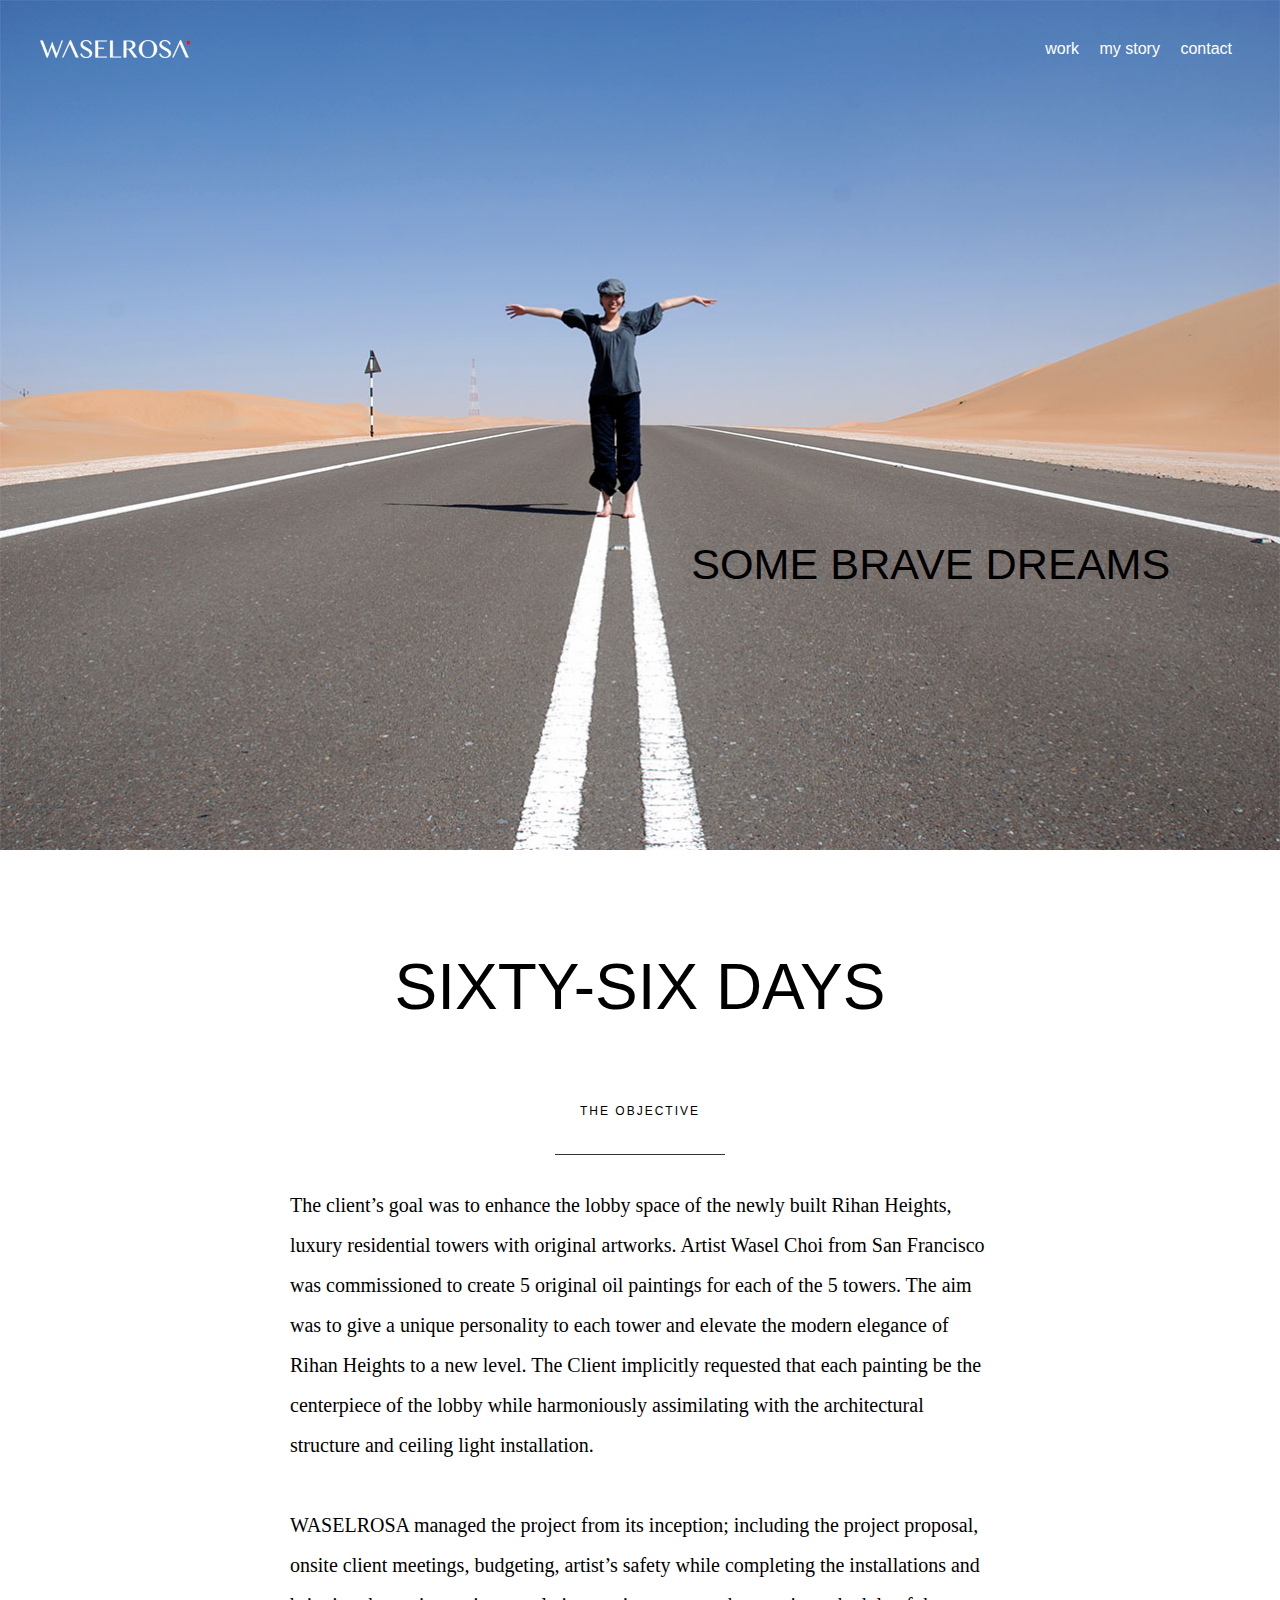
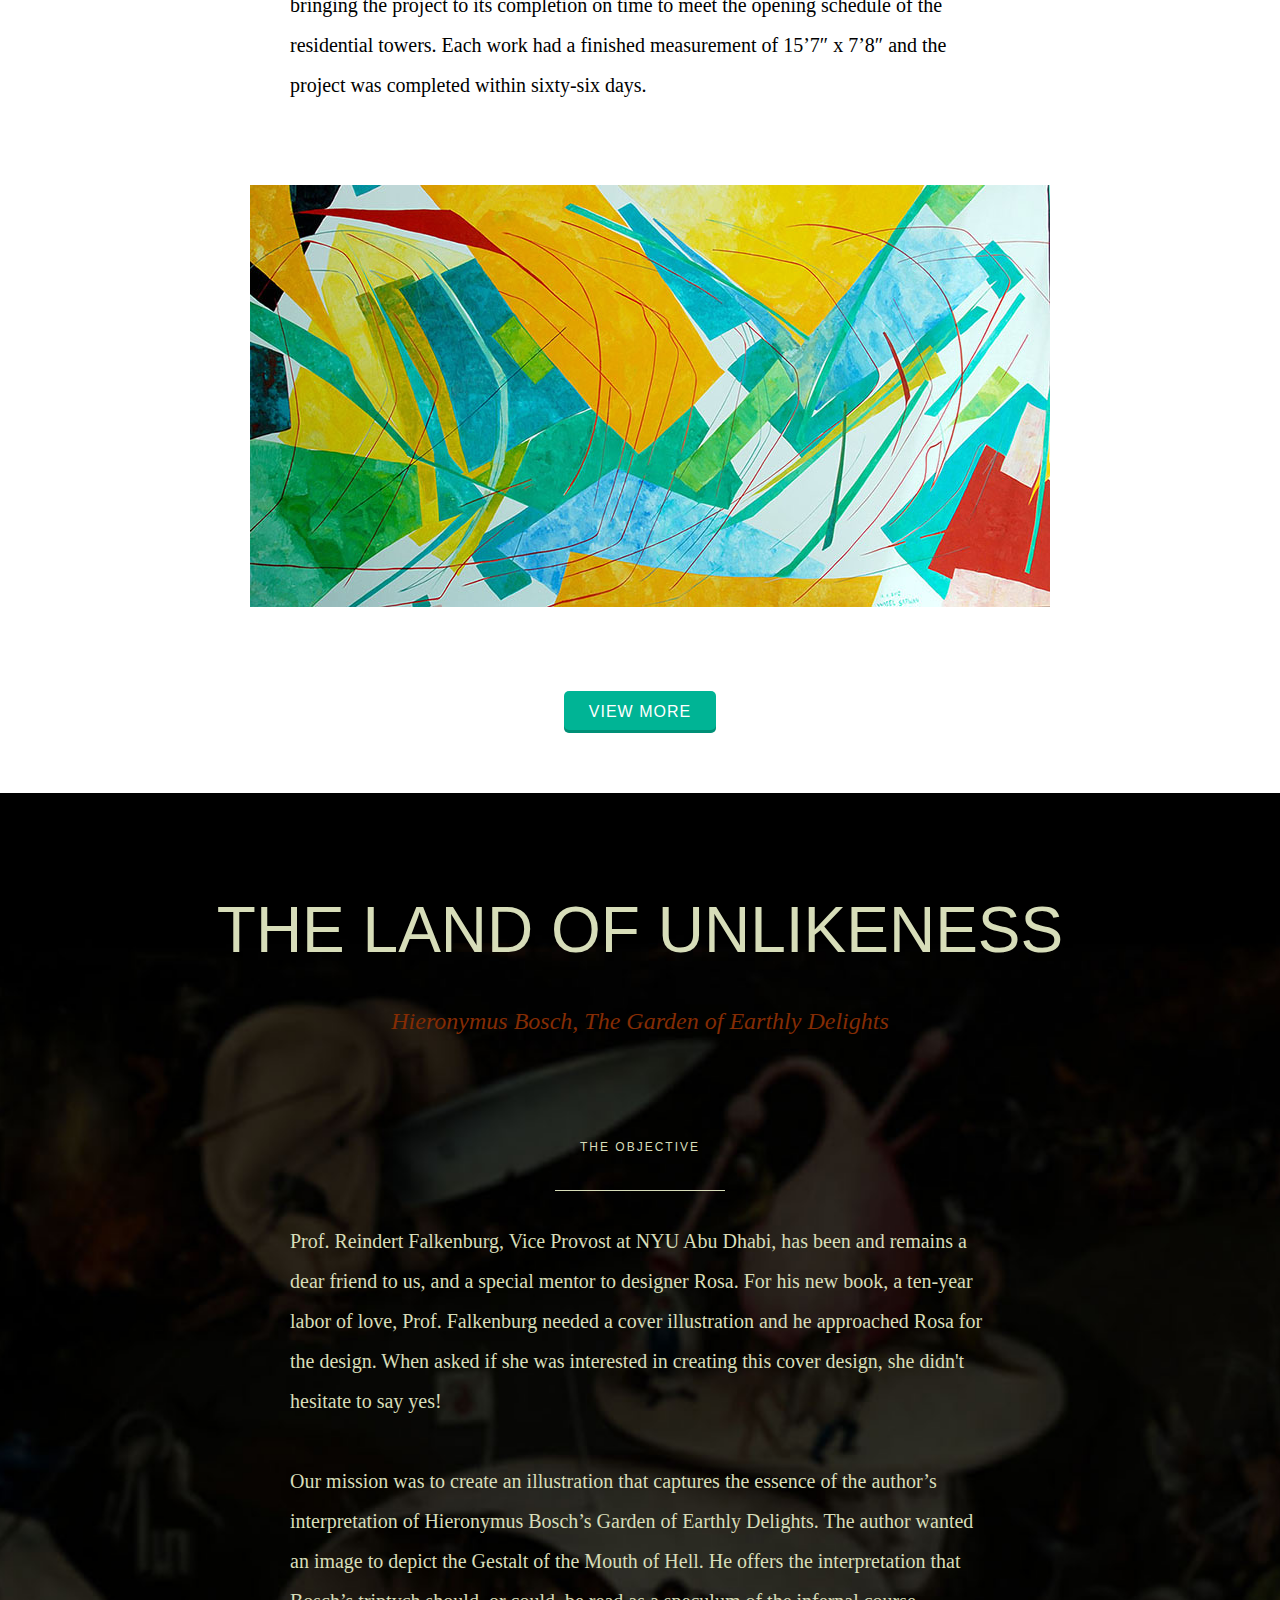
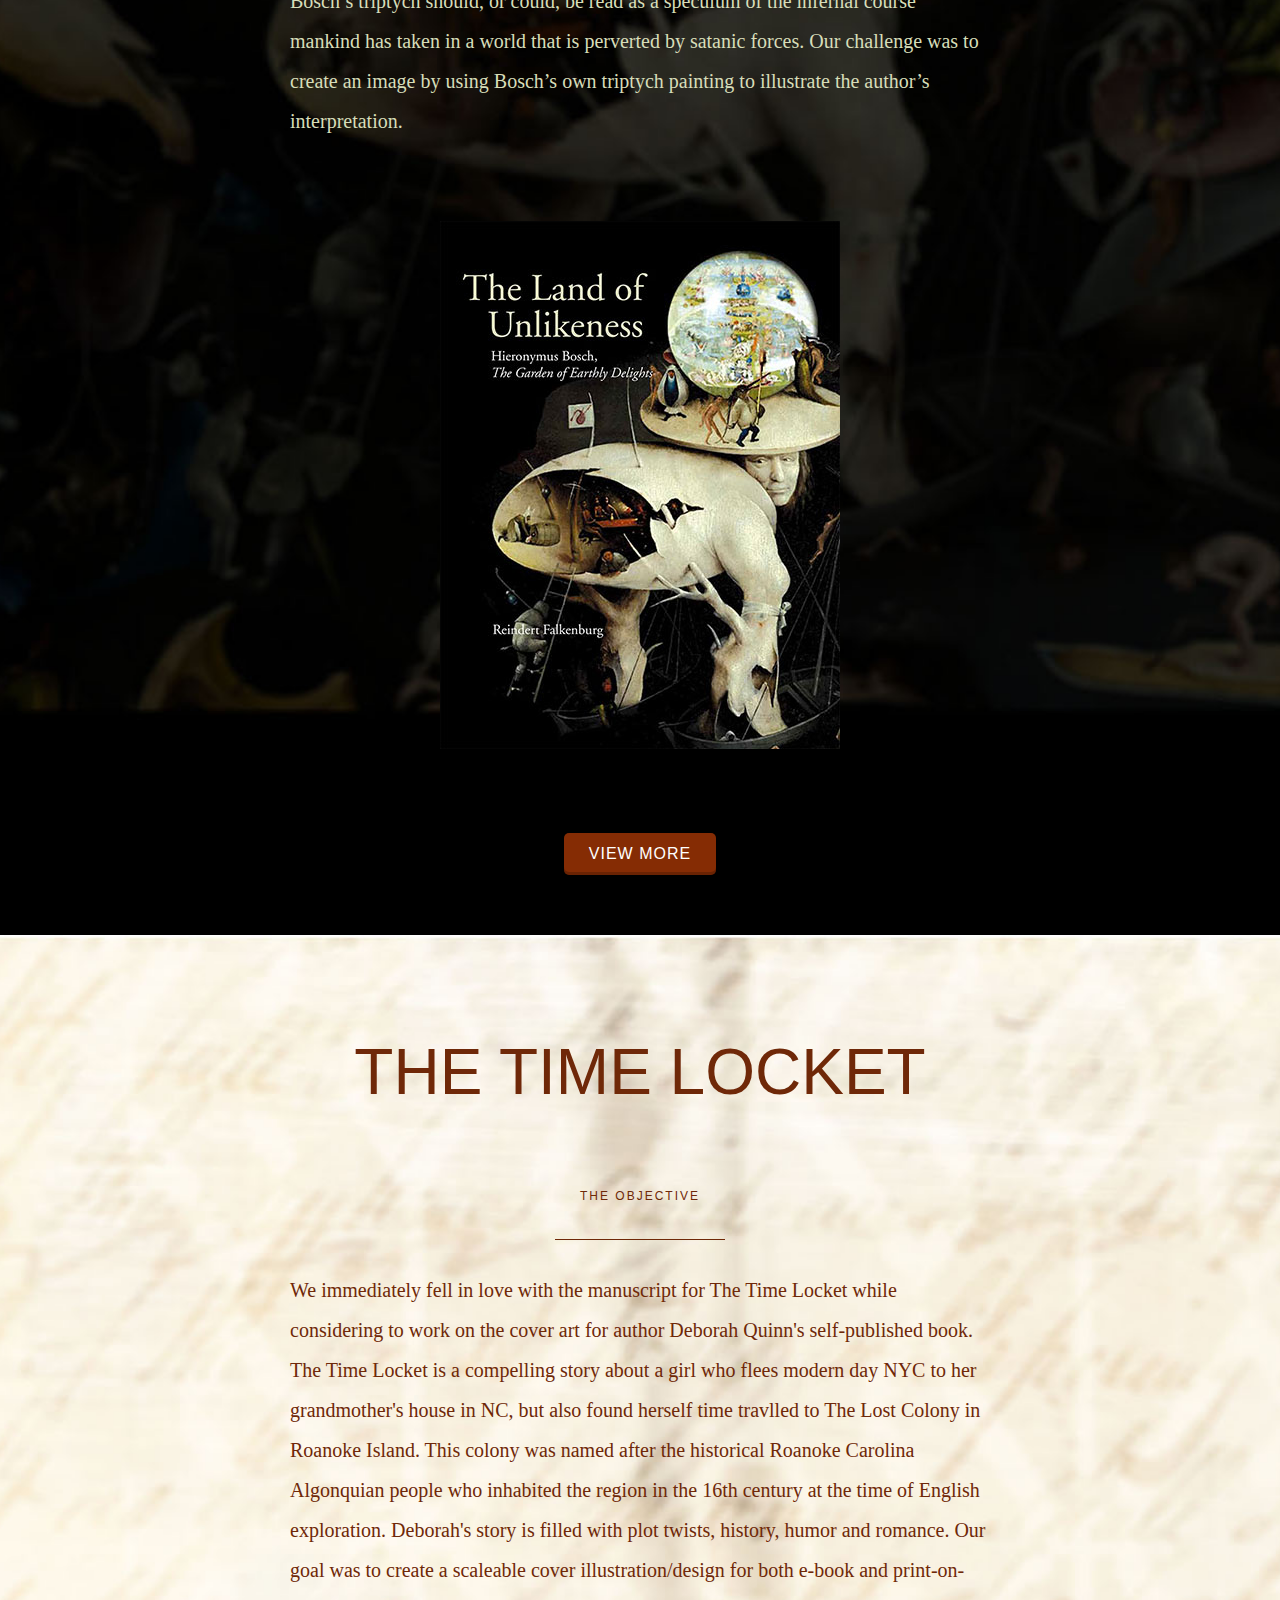
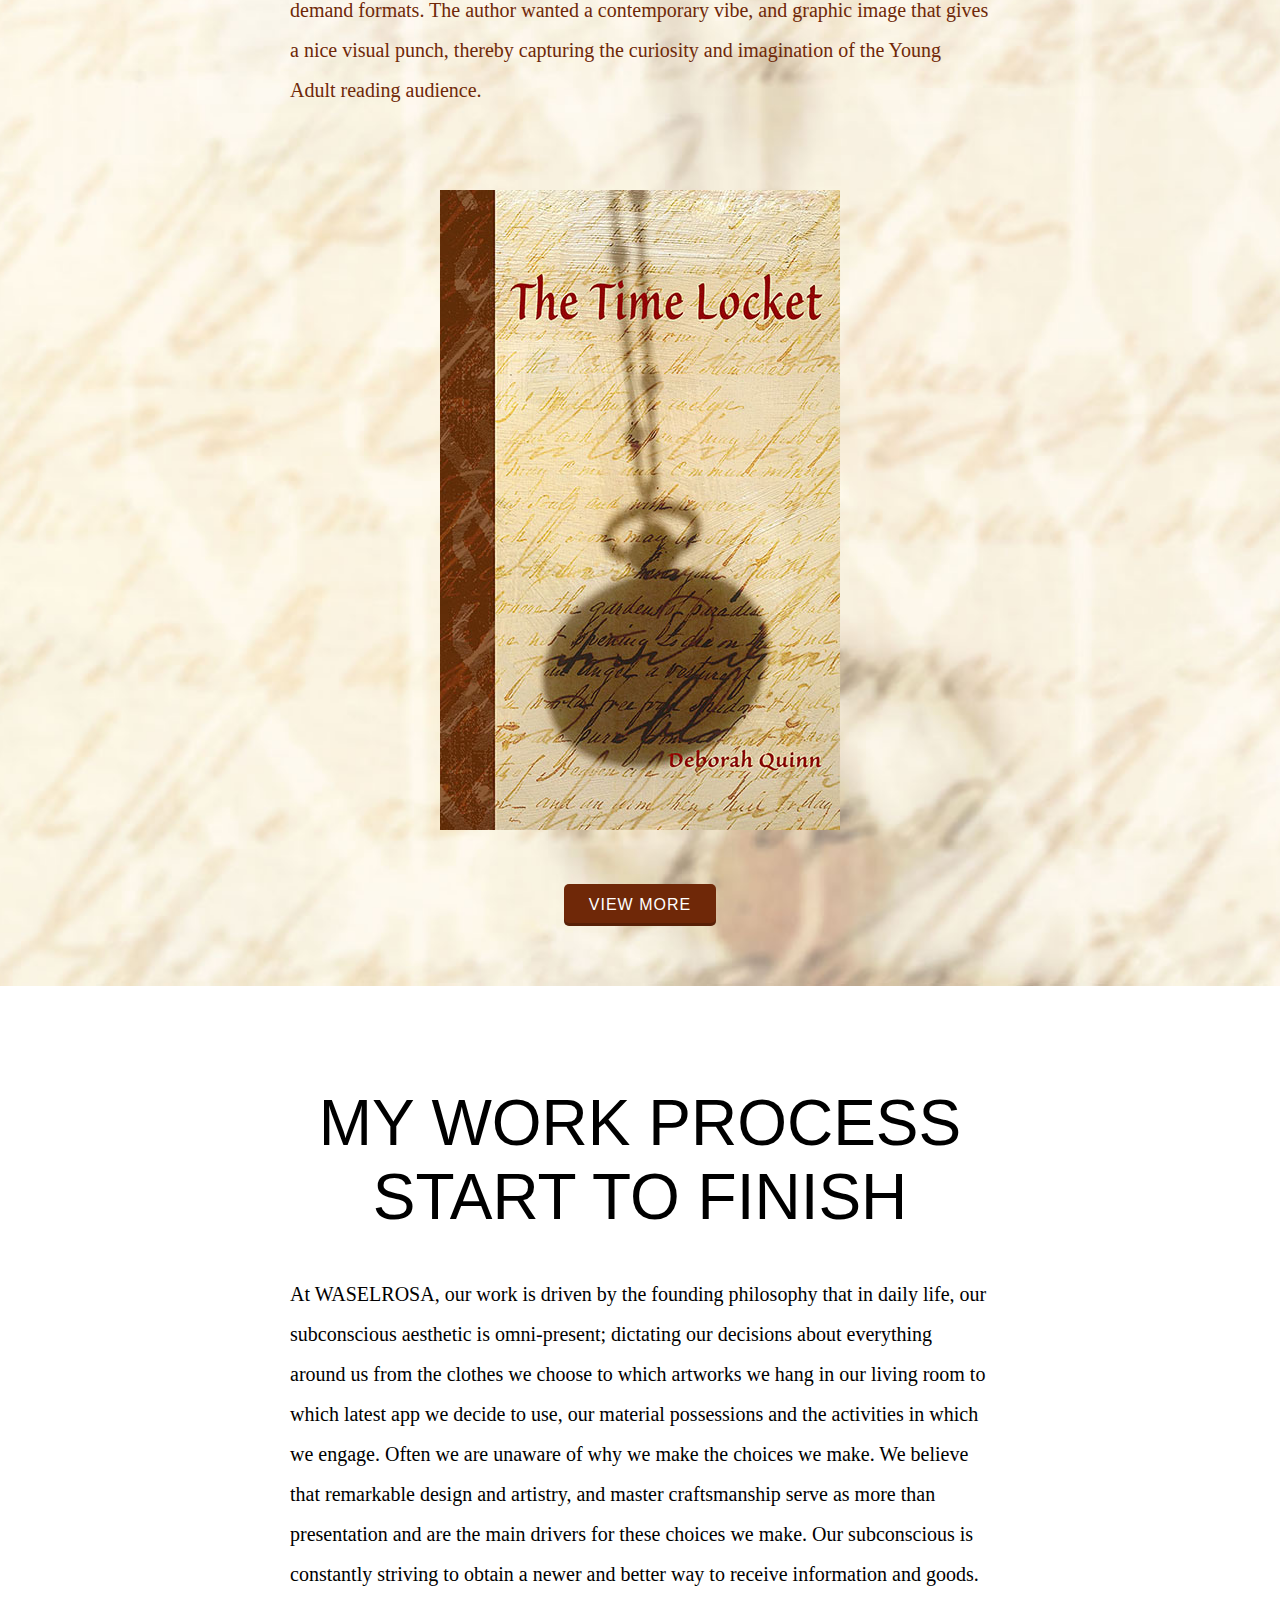
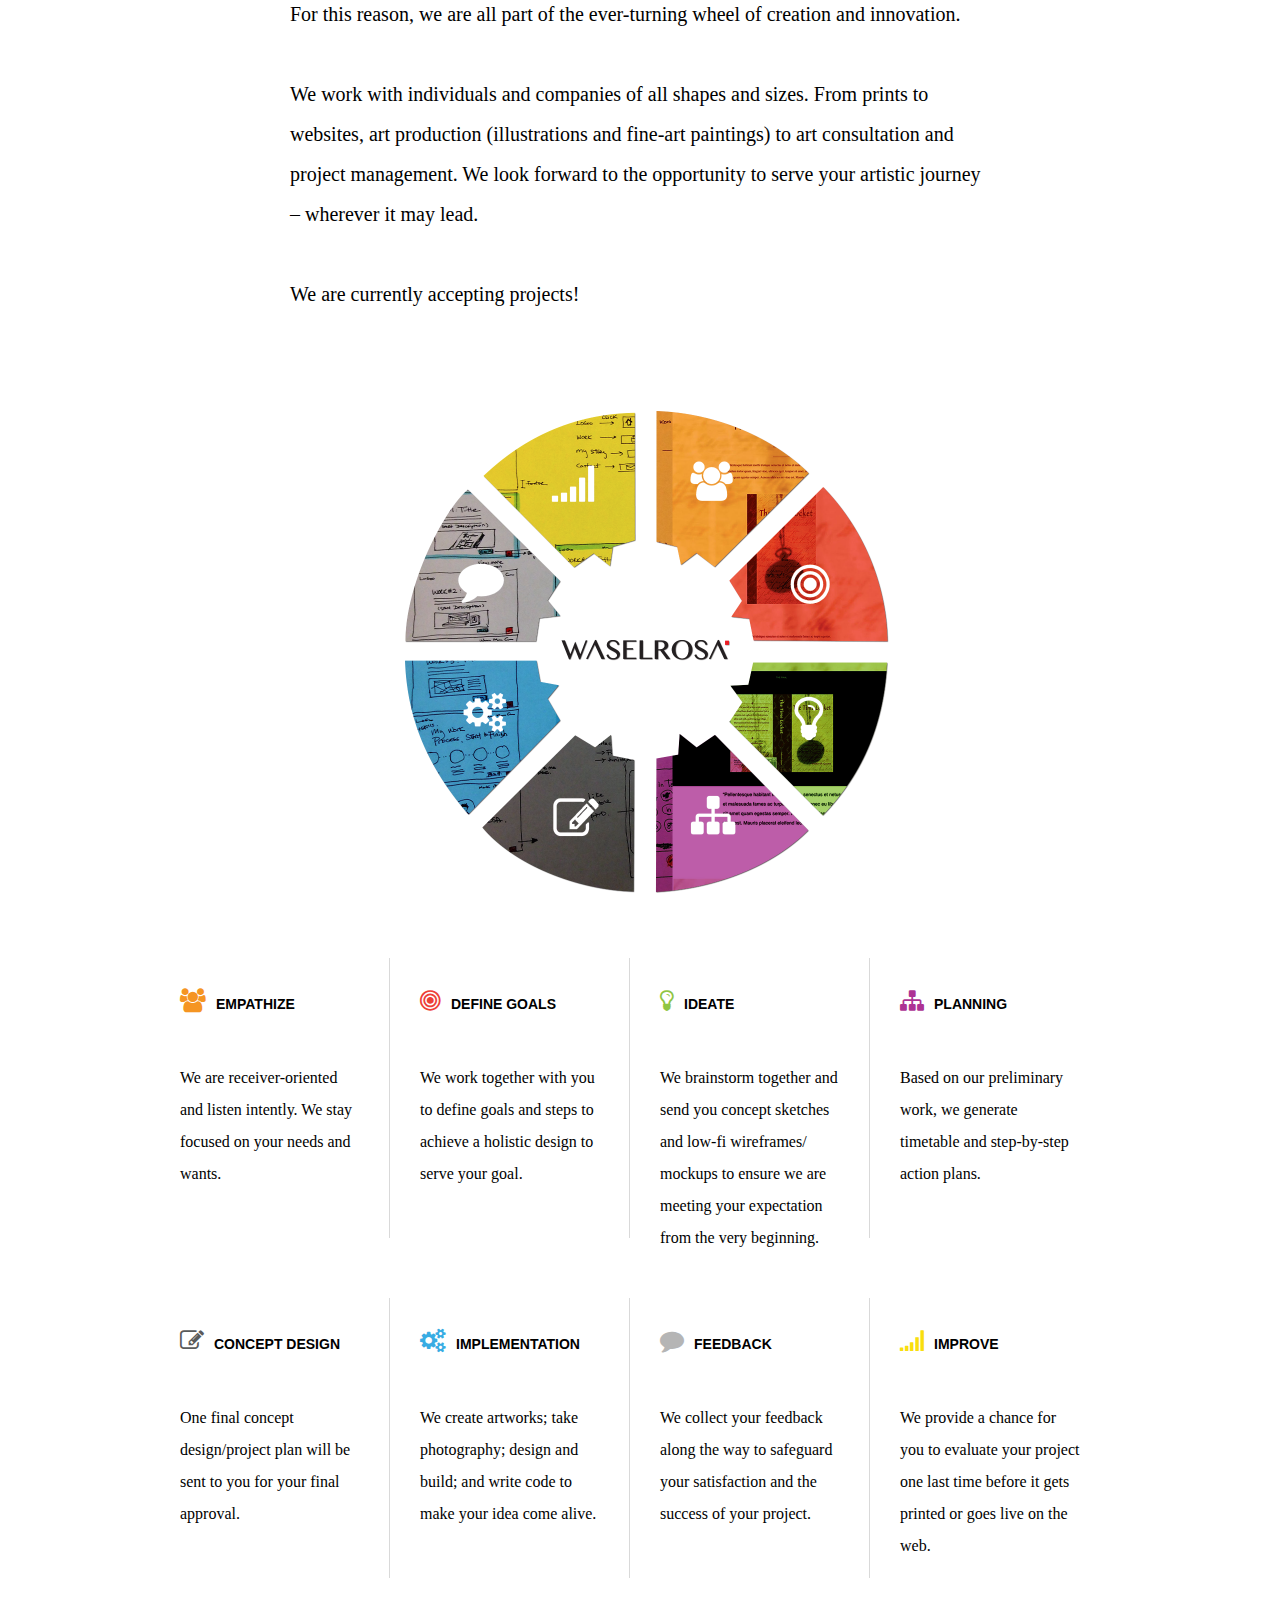
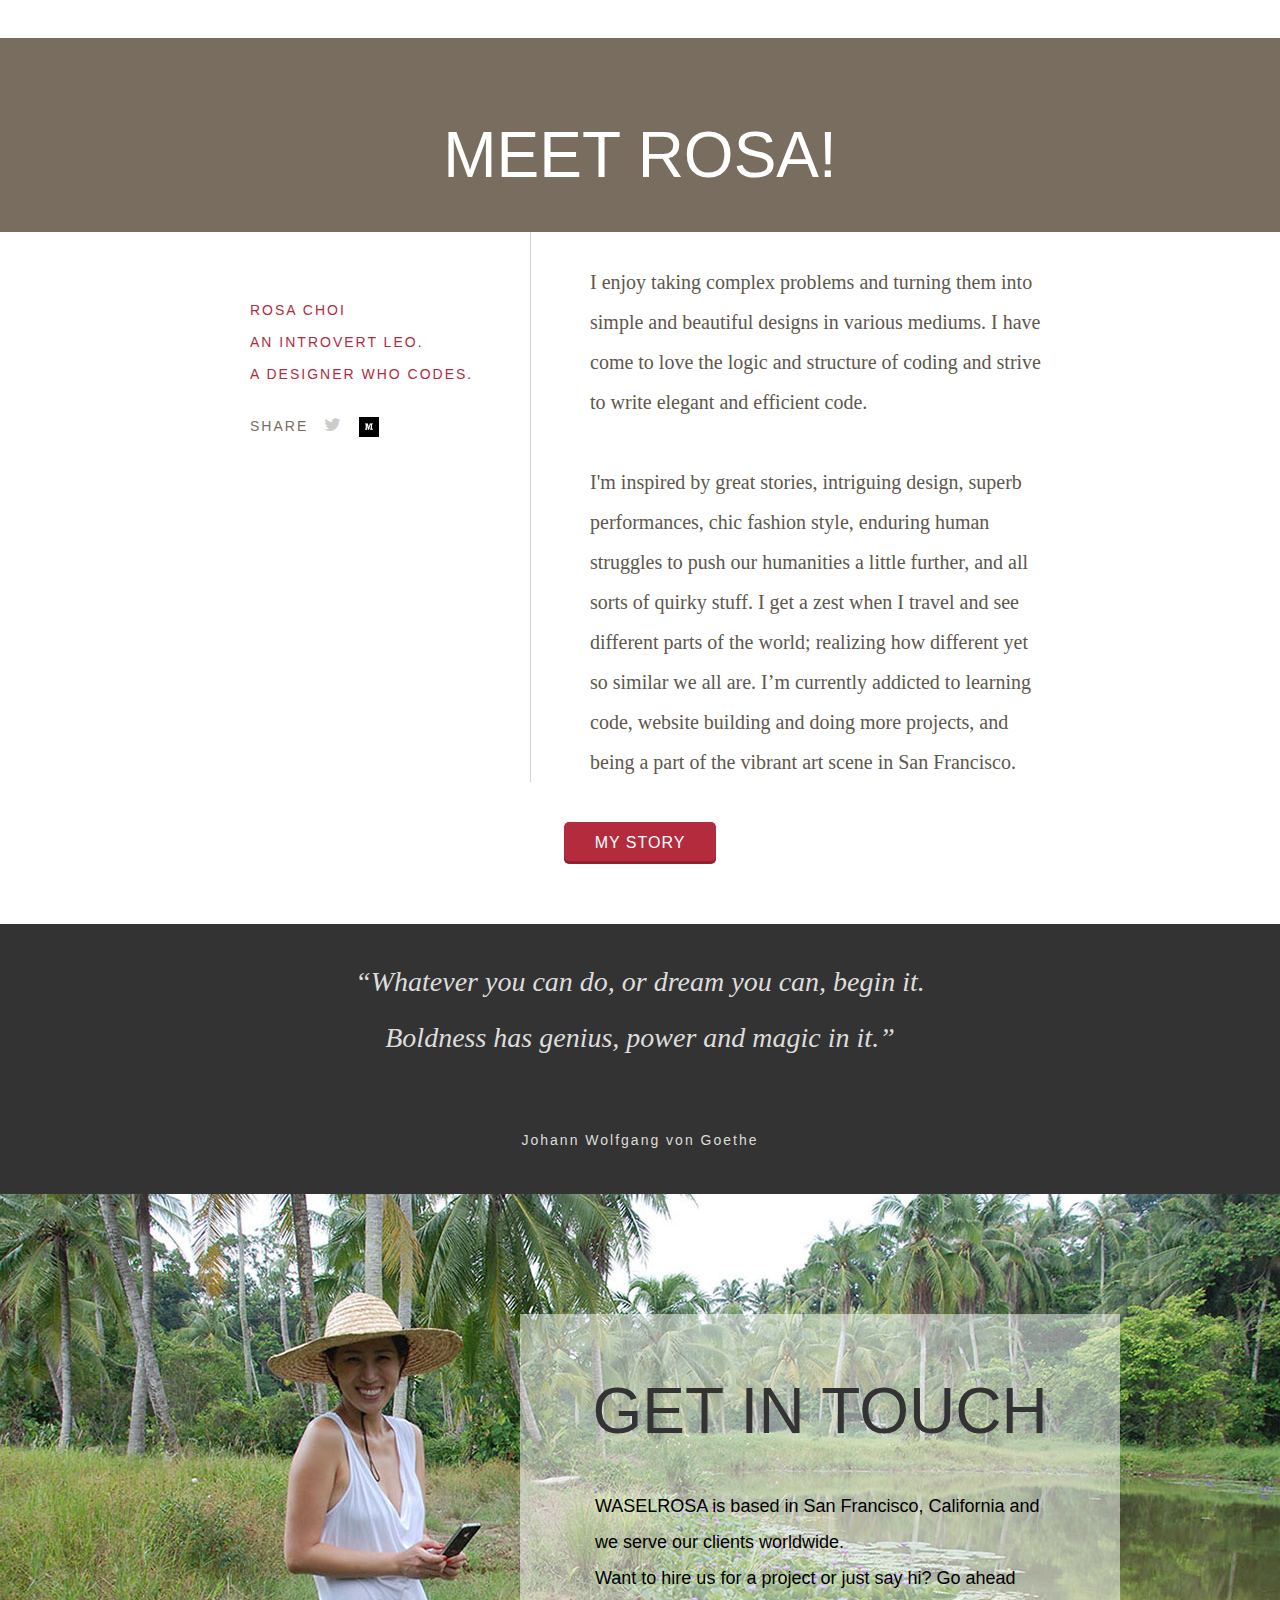
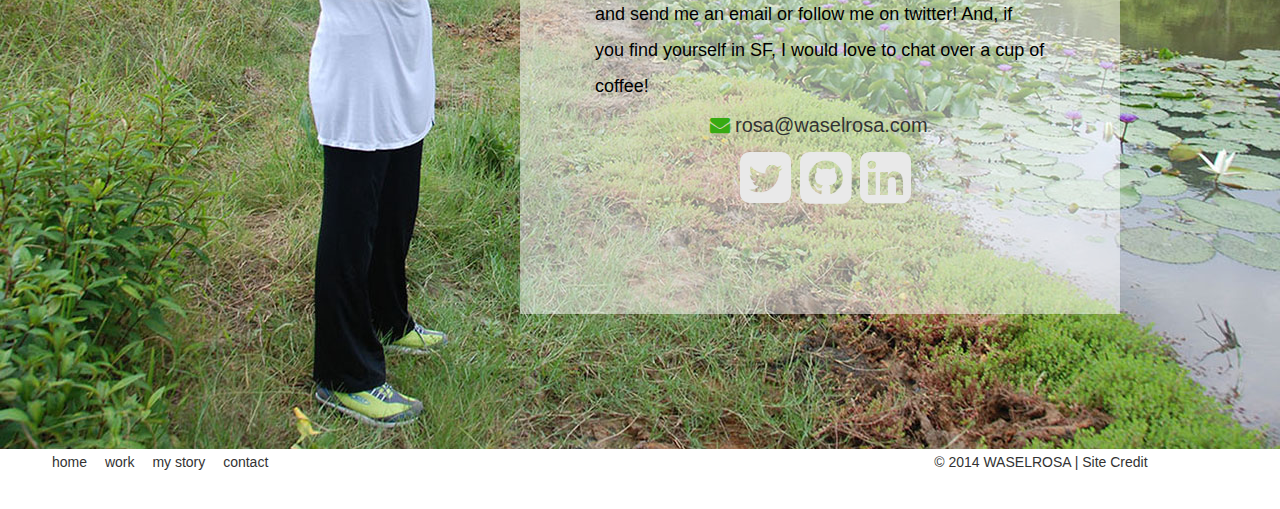
==== commit 9e3ce4ab: "view toggle collapse button modified" ====
--- a/index.html
+++ b/index.html
@@ -33,11 +33,11 @@
 			<ul class="mobile-list">
 				<li class="mobile-home"><a href="#">Home</a></li>
 				<li Class="mobile-work"><a href="#">Work</a></li>
-				<li class="work-list mobile-sixtysix"><a href="#">Sixty-Six Days</a></li>
-				<li class="work-list mobile-land"><a href="#">The land of unlikeness</a></li>
-				<li class="work-list mobile-time"><a href="#">The Time Locket</a></li>
-				<li class="mobile-mystory"><a href="#">My Story</a></li>
-				<li class="mobile-contact"><a href="#">Contact</a></li>
+				<li class="work-list mobile-sixtysix" data-target=".work-sixtysix"><a href="#">Sixty-Six Days</a></li>
+				<li class="work-list mobile-land" data-target=".work-unlikeness"><a href="#">The land of unlikeness</a></li>
+				<li class="work-list mobile-time" data-target=".work-timelocket"><a href="#">The Time Locket</a></li>
+				<li class="mobile-mystory" data-target=".my-story"><a href="#">My Story</a></li>
+				<li class="mobile-contact" data-target=".contact-page"><a href="#">Contact</a></li>
 			</ul>
 		</div>
 	</div>
@@ -58,11 +58,11 @@
 			<div class="client" data-target-id="#paintSixtySix">
 				<h3>the client</h3>
 				<p class="project-description">CapitaLand Limited is a Singapore based real estate company. Formed November 2000, as a result of a merger between DBS Land and Pidemco Land, it is one of Asia's largest real estate companies. CapitaLand oversaw the building and design of five residential towers, Rihan Heights, in Abu Dhabi, the Capital of United Arab Emirates.</p>
-				<a href="http://www.capitaland.com/">More About CapitaLand</a>
+				<a href="http://www.capitaland.com/" target="_blank">More About CapitaLand</a>
 				<h3>the artist</h3>
 				<p class="project-description">Wasel Choi (previously known as Wasel Safwan) has been studying and exploring the lines that he creates subconsciously for many years. He believes that he has always been influenced by railway tracks and airplane wings. He has come to call the influence of railways and wings in his artwork as the Lines. With this passionate expedition, he has been creating unique artworks and developing these Lines in two different mediums; paintings and 30 second video shorts. You often find robust lines that create dimensions and spaces in an intriguing way. These lines often meet and separate with sweeping shapes and colors into a wave of motion as if these lines and planes are drifting by a gentle breeze. He particularly enjoys working on the largest scale possible for a given work because it allows him a greater space in which to stretch the Lines.<br>
 				<br>Trained as an architect, self-taught artist Wasel Choi’s enigmatic universe invites you to take a journey deep into his personal subconscious world and the spiritual dimension of his personality.</p>
-				<a href="http://www.artistbymistake.com">More About Artist Wasel Choi</a>
+				<a href="http://www.artistbymistake.com" target="_blank">More About Artist Wasel Choi</a>
 			</div>
 			<div class="the-final">
 				<h3>The Final</h3>
@@ -84,7 +84,9 @@
 				<div class="author">
 					<p>Steve Qwek Ming Way<br>QAQC/ Design Manager<br>CapitaLand Real Estate Singapore</p>
 				</div>
-				<a class="close-mark" href="#"><i class="fa fa-chevron-circle-up"></i></a>
+				<div class="buttons">
+					<a class="returnto-main" href="#" data-target-id="#paintSixtySix">Return to Main Page</a>
+				</div>
 			</div>
 		</div>	
 		<div class="buttons">
@@ -110,12 +112,12 @@
 			<div class="client" data-target-id="#theLandOfUnLikeness">
 				<h3>the client</h3>
 				<p class="project-description">Reindert Falkenburg studies the visual arts primarily from the perspective of image/viewer relationships. His scholarly interest regard works by 16th-century Dutch and Flemish masters, such as Hieronymus Bosch and Pieter Bruegel. Professor Falkenburg currently works as Vice Provost of Intellectual and Cultural Outreach, NYU Abu Dhabi. He served as chair of the Art History Department at Leiden University in The Netherlands and previous to that was Professor of Western Art and Religion at the Graduate Theological Union in Berkeley, California, Deputy Director of the Netherlands Institute for Art History and Research Fellow of the Royal Dutch Academy of Sciences.</p>
-				<a href="http://nyuad.nyu.edu/academics/faculty/reindert-falkenburg.html">Author | Prof. Dr. Reindert Falkenburg</a><br>
+				<a href="http://nyuad.nyu.edu/academics/faculty/reindert-falkenburg.html" target="_blank">Author | Prof. Dr. Reindert Falkenburg</a><br>
 				<p>Original Art | Hieronymus Bosch<br>
 				Publisher | W Books <br>
 				Design | Frank de Wit<br>
 				Cover Illustration | Rosa Choi</p>
-				<a href="http://www.amazon.com/Studies-Netherlandish-Cultural-Unlikeness-Netherlandis/dp/9040077673">Read more</a>
+				<a href="http://www.amazon.com/Studies-Netherlandish-Cultural-Unlikeness-Netherlandis/dp/9040077673" target="_blank">Read more</a>
 			</div>
 			<div class="the-final">
 				<h3>The Final</h3>
@@ -127,7 +129,9 @@
 				<div class="author">
 					<p>Prof. Dr. Reindert Falkenburg <br>Vice Provost, Intellectual and Cultural Outreach<br>NYU Abu Dhabi</p>
 				</div>
-				<a class="close-mark" href="#"><i class="fa fa-chevron-circle-up"></i></a>
+				<div class="buttons">
+					<a class="returnto-main" href="#" data-target-id="#paintSixtySix">Return to Main Page</a>
+				</div>
 			</div>
 		</div>	
 		<div class="buttons">
@@ -150,8 +154,8 @@
 			<div class="client" data-target-id="#theTimeLocket">
 				<h3>the client</h3>
 				<p class="project-description">Deborah Quinn learned most of her history from novels, which makes her version of history very exciting but not always accurate. Deborah grew up in the Midwestern United States, then moved to Manhattan, where she spent almost twenty years, and now she lives with her husband, two children, and two skittish cats, in Abu Dhabi, in the United Arab Emirates. It gets so hot there in the summer that you can—literally—fry eggs on the sidewalks. She is currently at work on a second project, about vengeful ghosts, and on a movie about an eccentric woman explorer who discovered a lost city in Syria, early in the nineteenth century.</p>
-				<a href="http://www.thetimelocket.com">Author | Deborah Quinn</a><br>
-				<a href="http://www.amazon.com/The-Time-Locket-Deborah-Quinn-ebook/dp/B00ICNAXFO">Read more</a>
+				<a href="http://www.thetimelocket.com" target="_blank">Author | Deborah Quinn</a><br>
+				<a href="http://www.amazon.com/The-Time-Locket-Deborah-Quinn-ebook/dp/B00ICNAXFO" target="_blank">Read more</a>
 			</div>
 			<div class="the-final">
 				<h3>The Final</h3>
@@ -163,14 +167,16 @@
 				<div class="author">
 					<p>Deborah Quinn <br>Author</p>
 				</div>
-				<a class="close-mark" href="#"><i class="fa fa-chevron-circle-up"></i></a>
+				<div class="buttons">
+					<a class="returnto-main" href="#" data-target-id="#theTimeLocket">Return to Main Page</a>
+				</div>
 			</div>
 		</div>
 		<div class="buttons">
 			<a class="view-button" href="#" data-target-id="#theTimeLocket">view more</a>
 		</div>	
 	</div>
-	<div class="work-process container">
+	<div class="work-process container" id="workProcess">
 		<div class="entry-content">
 			<h2 class="entry-title">My work process<br>start to finish</br></h2>
 			<p class="project-description">At WASELROSA, our work is driven by the founding philosophy that in daily life, our subconscious aesthetic is omni-present; dictating our decisions about everything around us from the clothes we choose to which artworks we hang in our living room to which latest app we decide to use, our material possessions and the activities in which we engage. Often we are unaware of why we make the choices we make. We believe that remarkable design and artistry, and master craftsmanship serve as more than presentation and are the main drivers for these choices we make. Our subconscious is constantly striving to obtain a newer and better way to receive information and goods. For this reason, we are all part of the ever-turning wheel of creation and innovation.<br>
@@ -226,7 +232,7 @@
 				<br>An Introvert Leo.<br>
 				<br>A Designer who codes.
 				<p class="share">SHARE
-					<a class="share01" href="https://twitter.com/RosaCodie"><i class="fa fa-twitter"></i></a>
+					<a class="share01" href="https://twitter.com/RosaCodie" target="_blank"><i class="fa fa-twitter"></i></a>
 					<a class="share02" href="#"><img src="img/medium.png"></a>
 				</p>
 				</h3>
@@ -395,7 +401,9 @@
 				Rosa<br>
 				<img id="rc" src="img/rosasig.png">
 				</p>
-				<a class="close-mark" href="#"><i class="fa fa-chevron-circle-up"></i></a>
+				<div class="buttons">
+					<a class="returnto-main" href="#" data-target-id="#paintSixtySix">Return to Main Page</a>
+				</div>
 			</div>	
 		</div>
 		<div class="buttons">
@@ -406,7 +414,7 @@
 		<p>“Whatever you can do, or dream you can, begin it.<br>Boldness has genius, power and magic in it.”</br></p>
 		<p class="goethe">Johann Wolfgang von Goethe</p>
 	</div>
-	<div class="contact-page container">
+	<div class="contact-page container" id="contactPage">
 		<div class="greeting">
 			<h2><a name="contact-me">Get in Touch</a></h2>
 			<p>WASELROSA is based in San Francisco, California and we serve our clients worldwide.<br>
@@ -434,10 +442,13 @@
 	</div>
 	<div class="footer">
 		<div class="footer-nav">
-			<nav>
+			<nav class="top-nav end-page">
 				<ul>
+					<li class="home"><a href="index.html">home</a></li>
+					<li class="dropdown-work footer-work"><a href="	#work-drop">work</a></li>
+					<li id="mystory" class="nav-link" data-target=".my-story"><a href="#">my story</a></li>
+					<li id="contact" class="nav-link" data-target=".contact-page"><a href="#">contact</a></li>
 					<li id="copy-right">© 2014 WASELROSA | <a class="site-credit" href="#">Site Credit</a></li>
-					<li class="home"><a href="index.html">home</a></li>
 				</ul>
 			</nav>
 		</div>
--- a/css/style.css
+++ b/css/style.css
@@ -147,9 +147,11 @@
 	padding-left: 250px;
 }
 .buttons {
-	padding-bottom: 100px;
-}
-.view-button {
+	padding-bottom: 60px;
+}
+.view-button,
+.feedback .buttons a,
+.my-story .view-toggle .buttons a {
 	margin: 0 auto;
 	text-decoration: none;
 	text-transform: uppercase;
@@ -163,6 +165,11 @@
 	border-radius: 5px;
 	width: 8em;
 }
+.feedback .buttons a,
+.my-story .view-toggle .buttons a {
+	width: 13em;
+}
+
 /* toggle - page two*/
 .view-toggle {
 	position: relative;
@@ -242,13 +249,17 @@
 }
 .work-sixtysix .view-toggle .feedback {
 	background: #e3e3e3;
+
+}
+.feedback .buttons {
+	margin-left: 4px;
+	margin-top: 40px;
 }
 
 /* Site Page Three*/
 .work-unlikeness {
 	background: url(../img/Unlikeness.jpg) center top no-repeat;
 	width: 100%;
-	/*height: 1250px;*/
 	background-size: cover;
 }
 .work-unlikeness .entry-content h2 {
@@ -280,14 +291,19 @@
 	margin-bottom: 80px;
 }
 .work-unlikeness .buttons a.view-button {
-	background: #9e3d1e;
+	background: #852c04;
 }
 /* toggle - page three*/
+
+.work-unlikeness .feedback .buttons a.returnto-main {
+	background-color: #852c04;
+}
 .view-toggle {
-	max-width: 100%;
+	max-width: 100%; 
 	margin: 0 auto;
 	position:relative;
 	display: none;
+	padding-top: 30px;
 }
 .view-toggle .client h3 {
 	color: #d7ddb9;
@@ -357,13 +373,6 @@
 	padding: 0 0 30px 0;
 	margin-top: 20px;
 }
-a.close-mark {
-	color: rgba(0,0,0,.5);
-	font-size: 40px;
-	float: right;
-	margin: auto 0;
-	padding-right: 628px;
-}
 
 /* Site Page Four*/
 .work-timelocket {
@@ -394,6 +403,9 @@
 }
 .work-timelocket .buttons a.view-button {
 	background: #6f2808;
+}
+.work-timelocket .feedback .buttons a.returnto-main {
+	background-color: #6f2808;
 }
 /* toggle - page four*/
 .work-timelocket .view-toggle .client h3,
@@ -531,6 +543,10 @@
 	margin-top: 40px;
 	background: #b42b3d;
 }
+.my-story .view-toggle .buttons a {
+	background-color: #b42b3d
+}
+
 /* toggle - page six*/
 .my-story .view-toggle {
 background: white;
@@ -555,7 +571,6 @@
 	text-decoration: line-through;
 	font-weight: normal;
 }
-
 .my-story .entry-content p.share{
 	color: #786d5f;
 	font-family: 'Helvetica Neue', sans-serif;
@@ -627,11 +642,6 @@
 	height: 620px;
 	padding: 0;
 }
-/*.wrapper-turkey {
-	background: url(../img/turkey01.jpg) center top no-repeat;
-	height: 620px;
-	padding: 0;
-}*/
 .wrapper-art {
 	background: url(../img/iheartart.jpg) center top no-repeat;
 	height: 620px;
@@ -779,23 +789,37 @@
 }
 
 /*footer*/
-.footer-nav nav{
+.footer-nav {
 	background: white;
+	padding: 0;
 	margin: 0;
 	height: 60px;
-}
-.footer-nav nav ul {
+	clear: both;
+	width: 100%;
+}
+.footer-nav .top-nav {
 	margin: 0;
 	padding: 0;
-}
-.footer-nav nav ul li {
+	height: 100%;
+}
+.footer-nav .top-nav ul {
+	float: left;
+	width: 100%;
+	text-align: left;
+	font-size: 14px;
+	padding-top: 5px;
+	padding-left: 80px;
+}
+#copy-right {
 	list-style-type: none;
 	display: inline-block;
-	float: right;
-	font-size: 12px;
+	position: relative;
+	left: 620px;
+	font-size: 14px;
 	color: #333;
-	padding-right: 60px;
-	padding-top: 10px;
+	text-align: right;	
+	padding-left: 0;
+	margin-right: 0;
 }
 .footer-nav nav ul li a {
 	text-decoration: none;
@@ -804,7 +828,6 @@
 .footer-nav nav ul li a:hover {
 	color: #37aa12;
 }
-
 @media screen and (max-width: 768px) {
 	body{
 		max-width: 768px;
@@ -852,10 +875,6 @@
 		padding-right: 80px;
 		padding-bottom: 20px;
 		font-size: 14px;
-	}
-	a.close-mark {
-		padding-right: 362px;
-		font-size: 50px;
 	}
 	.work-unlikeness .the-final img {
 		width: 650px;
@@ -904,6 +923,9 @@
 		padding-right: 0;
 		line-height: 2;
 	}
+	.wrapper-roots {
+	background: url(../img/asia768.jpg) center top no-repeat;
+	}
 	.twopics {
 		width: 655px;
 		padding-left: 57px;
@@ -961,6 +983,9 @@
 		position: absolute;
 		left: 550px;
 		top: 580px;
+	}
+	#copy-right {
+		left: 180px;
 	}
 }
 @media screen and (max-width: 480px) {
@@ -1033,11 +1058,17 @@
 		max-width: 380px;
 		padding-left: 2.8em;
 	}
-	.view-button {
+	.view-button,
+	.feedback .buttons a,
+	.my-story .view-toggle .buttons a {
 		padding: 14px;
-		width: 12em;
+		width: 13em;
 		box-shadow: none;
 		border-radius: 0;
+	}
+	.feedback .buttons a,
+	.my-story .view-toggle .buttons a{
+		margin: 0 96px;
 	}
 	.buttons {
 		padding-bottom: 80px;
@@ -1080,10 +1111,6 @@
 		padding-right: 60px;
 		padding-bottom: 20px;
 		font-size: 16px;
-	}
-	a.close-mark {
-		padding-right: 219px;
-		font-size: 60px;
 	}
 	.cover-image, .cover-image img{
 		width: 350px;
@@ -1143,7 +1170,6 @@
 	}
 	.rosa-desc {
 		float: none;
-		/*padding-bottom: 50px;*/
 		padding-right: 10px;
 		text-align: right;
 		box-shadow: inset -1px 0 0 rgba(120,109,95,.3);
@@ -1159,6 +1185,9 @@
 		margin-right: 0;
 		padding: 20px 60px;
 	}
+	.wrapper-roots {
+	background: url(../img/asia480.jpg) center top no-repeat;
+	}
 	span, .wrapper-tech span {
 		left: 40px;
 		font-size: 40px;
@@ -1254,6 +1283,9 @@
 	.footer-nav nav ul li {
 		font-size: 16px;
 	}
+	#copy-right {
+		left: 160px;
+	}
 }
 
 
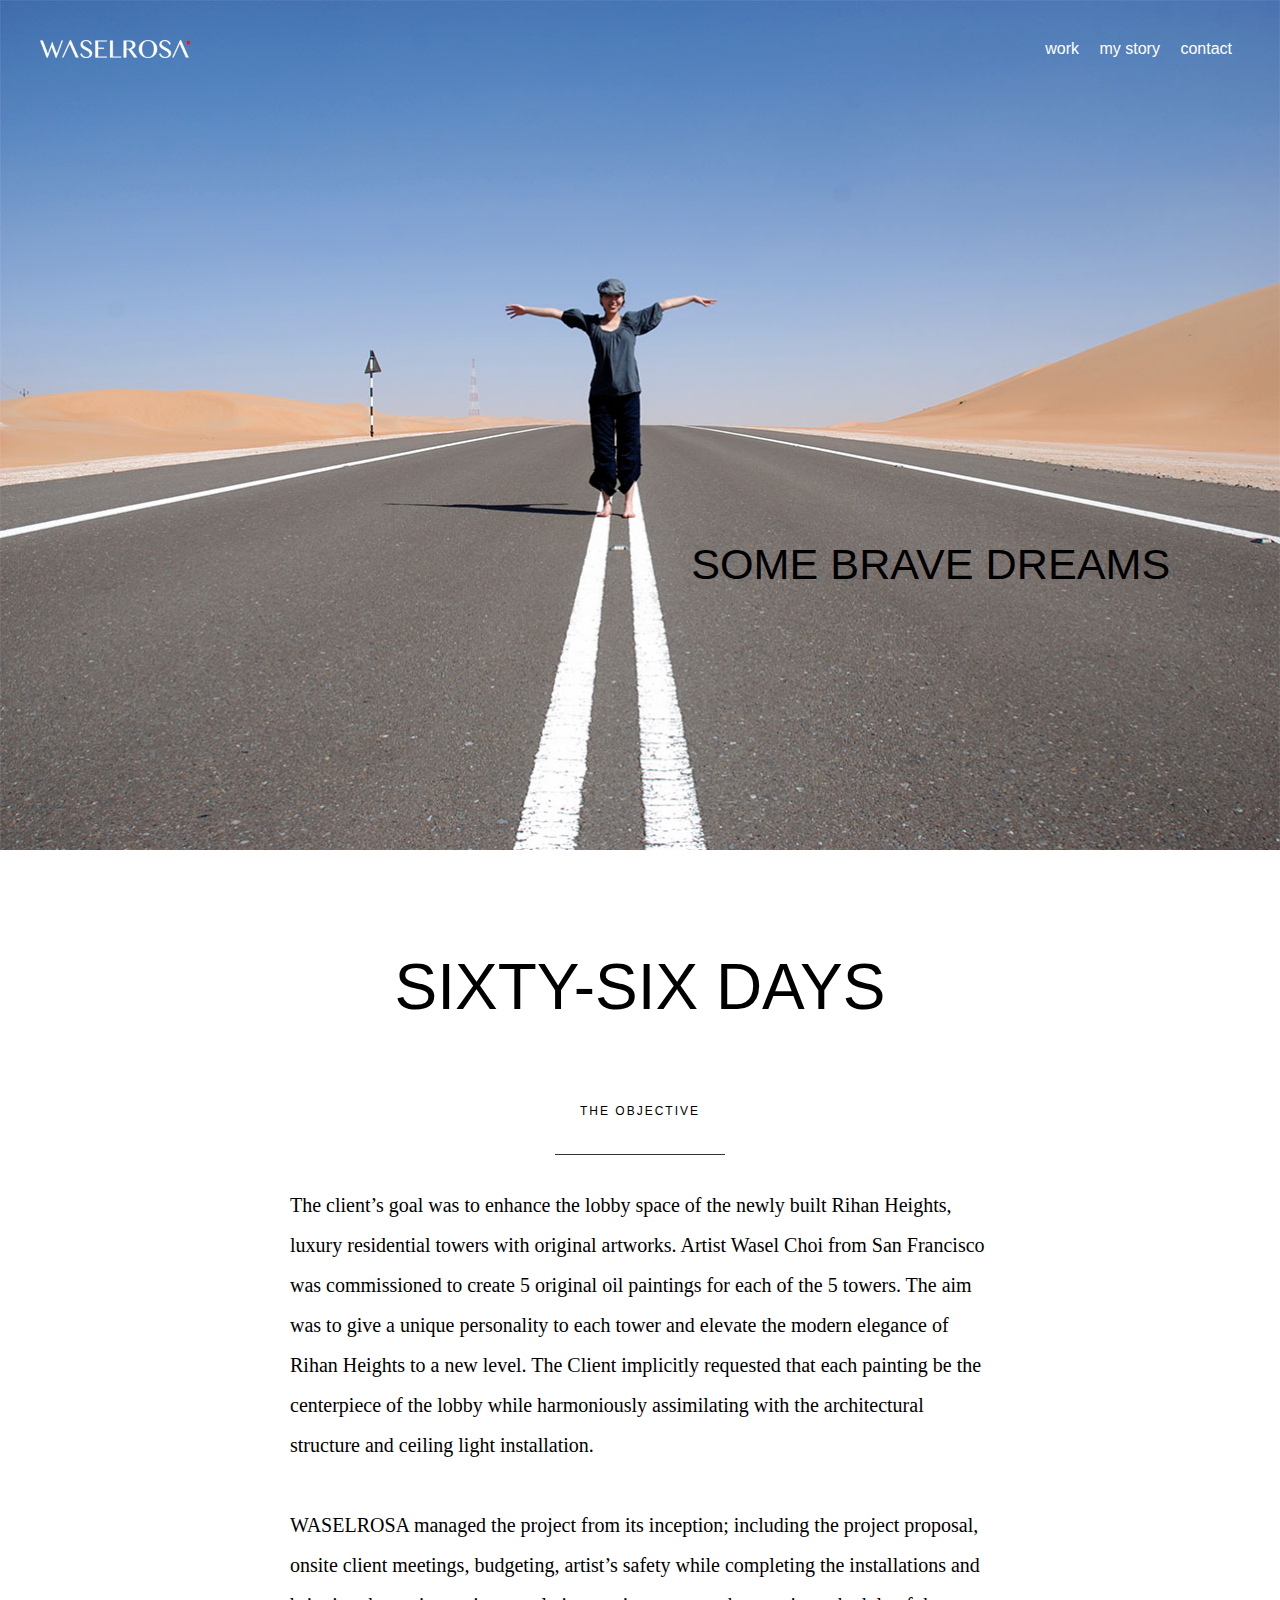
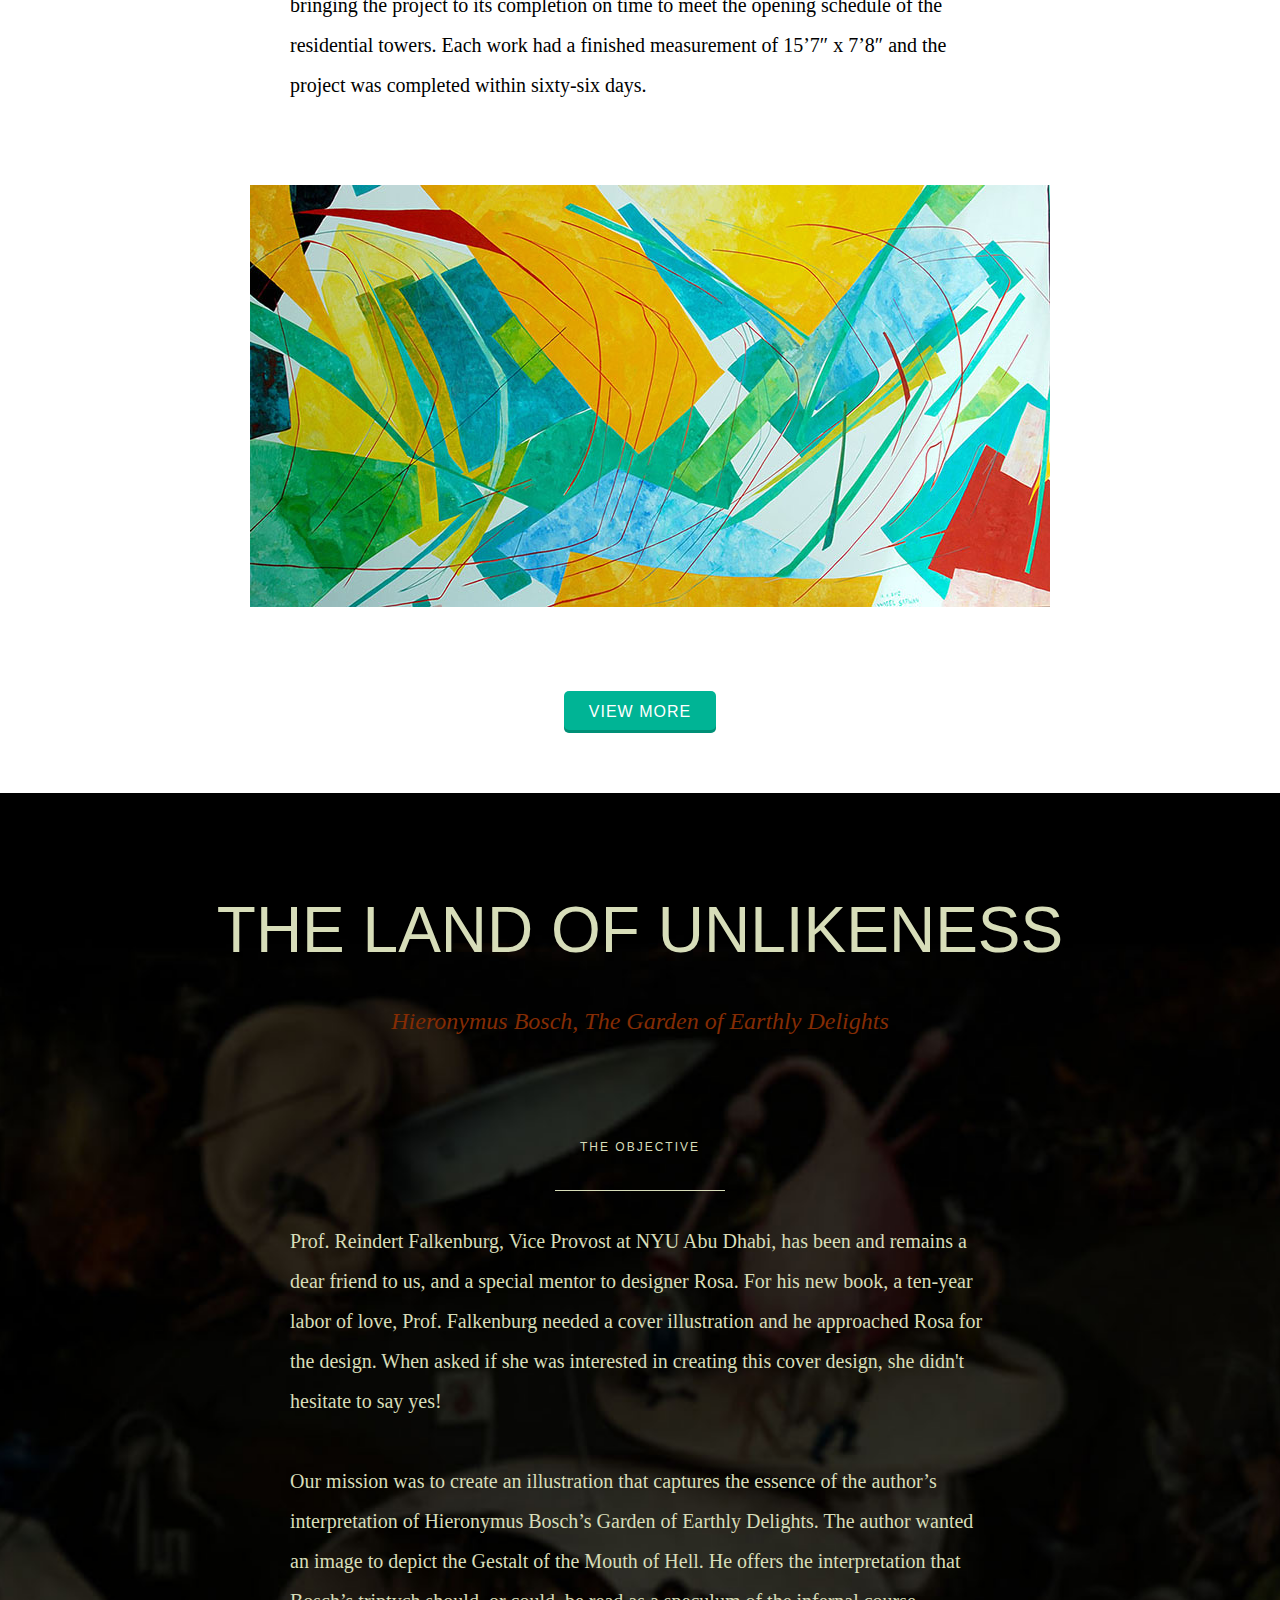
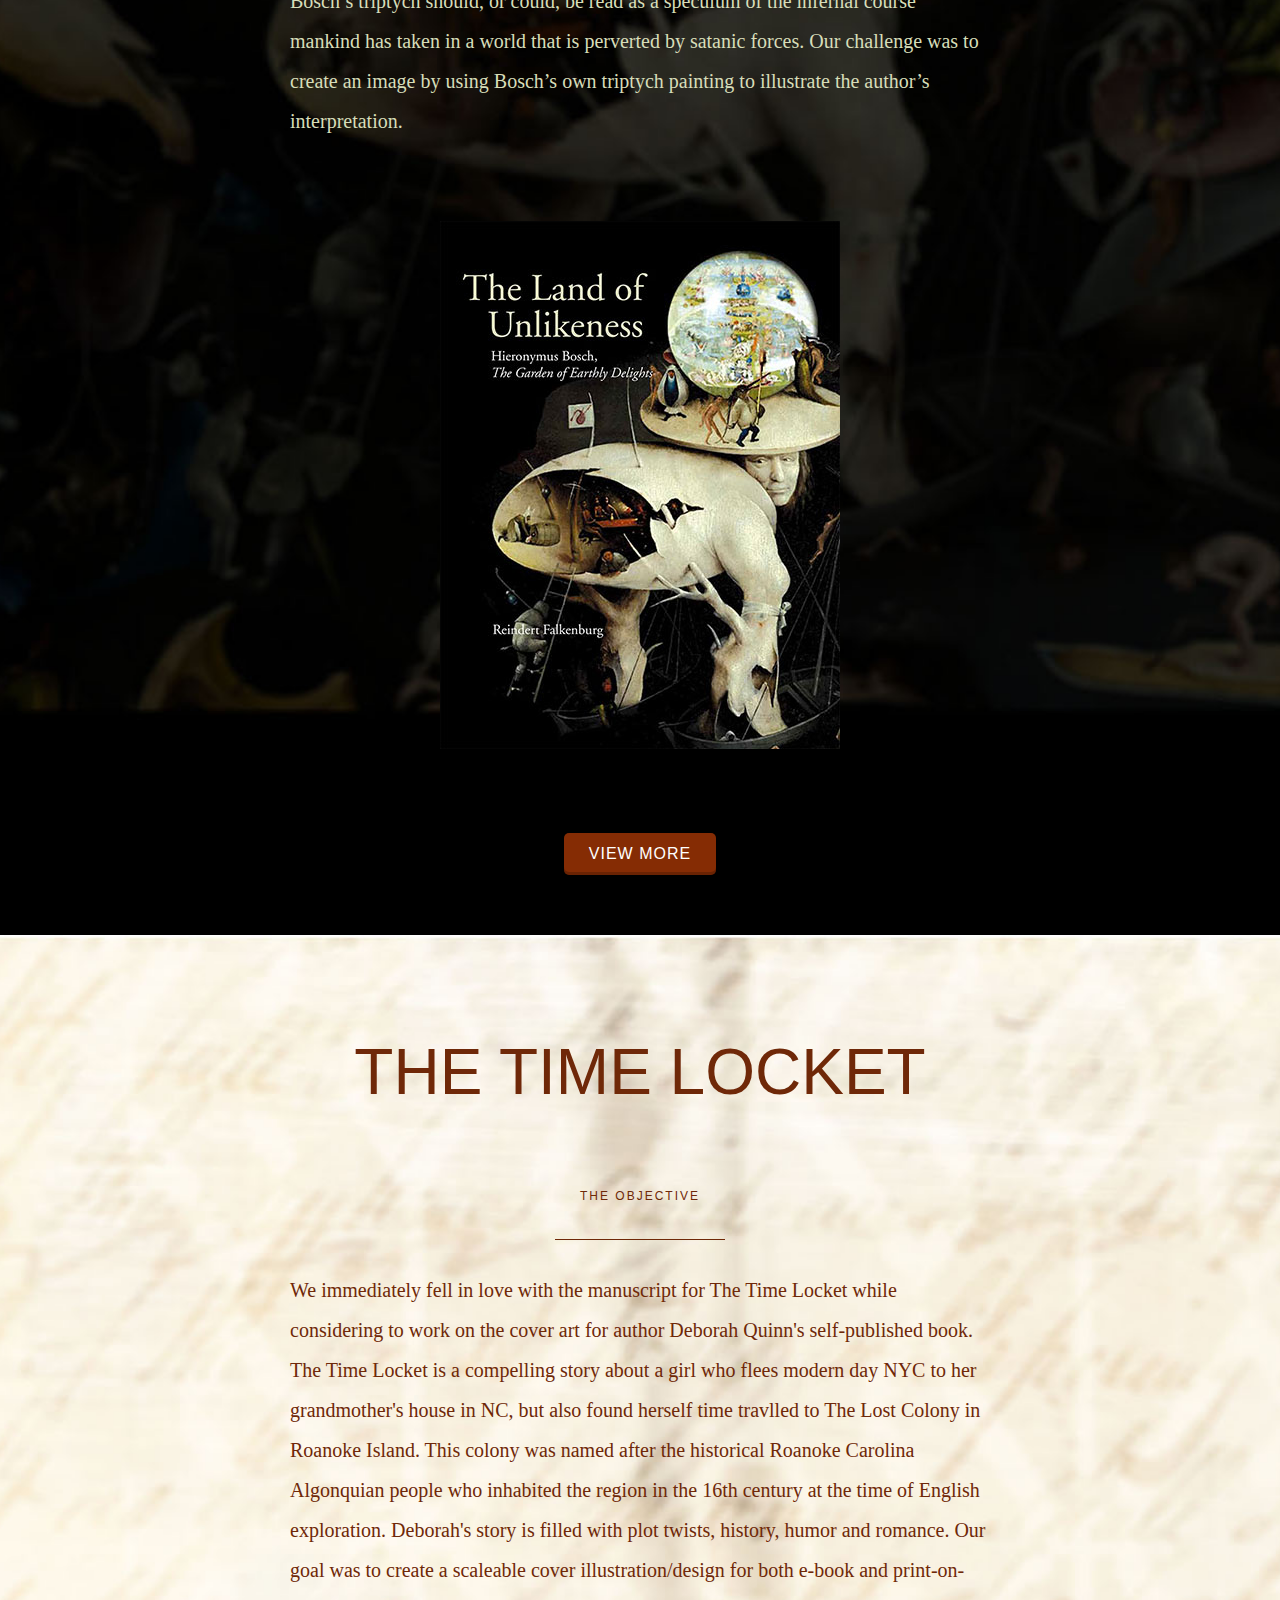
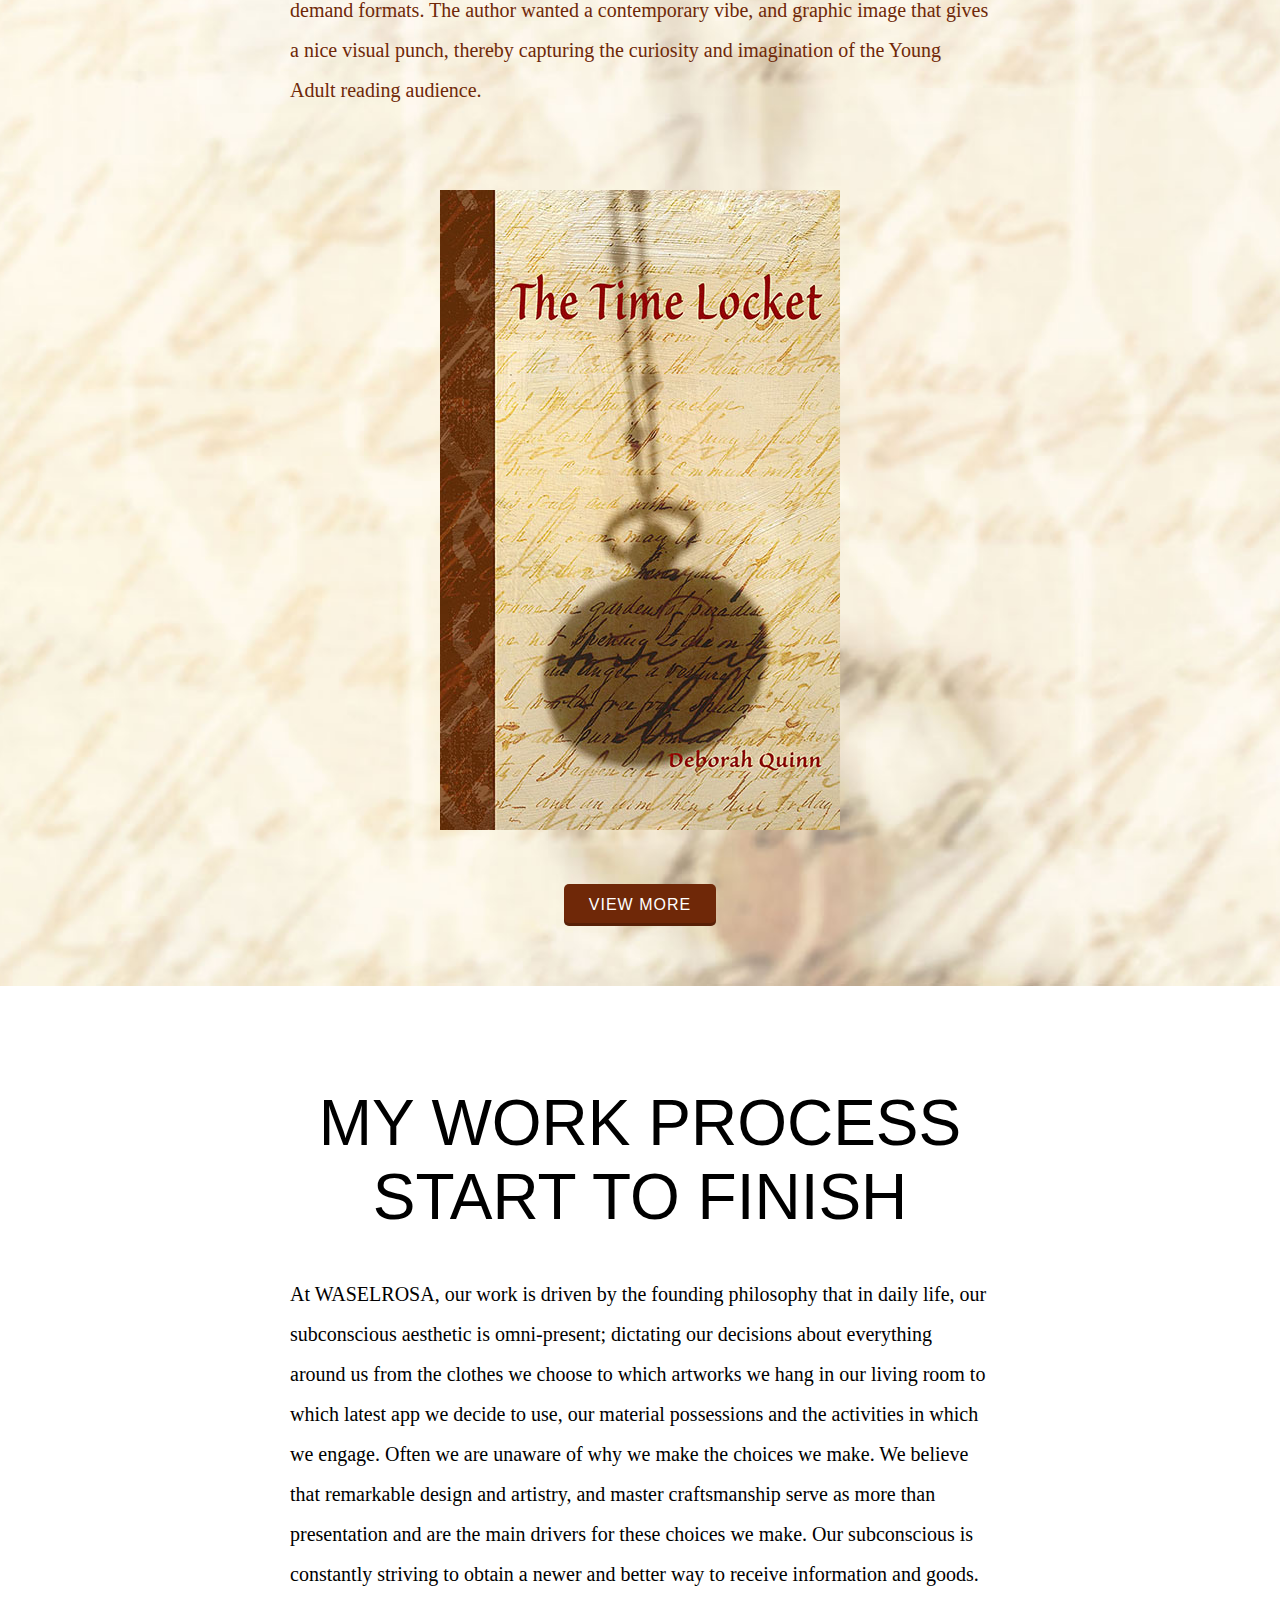
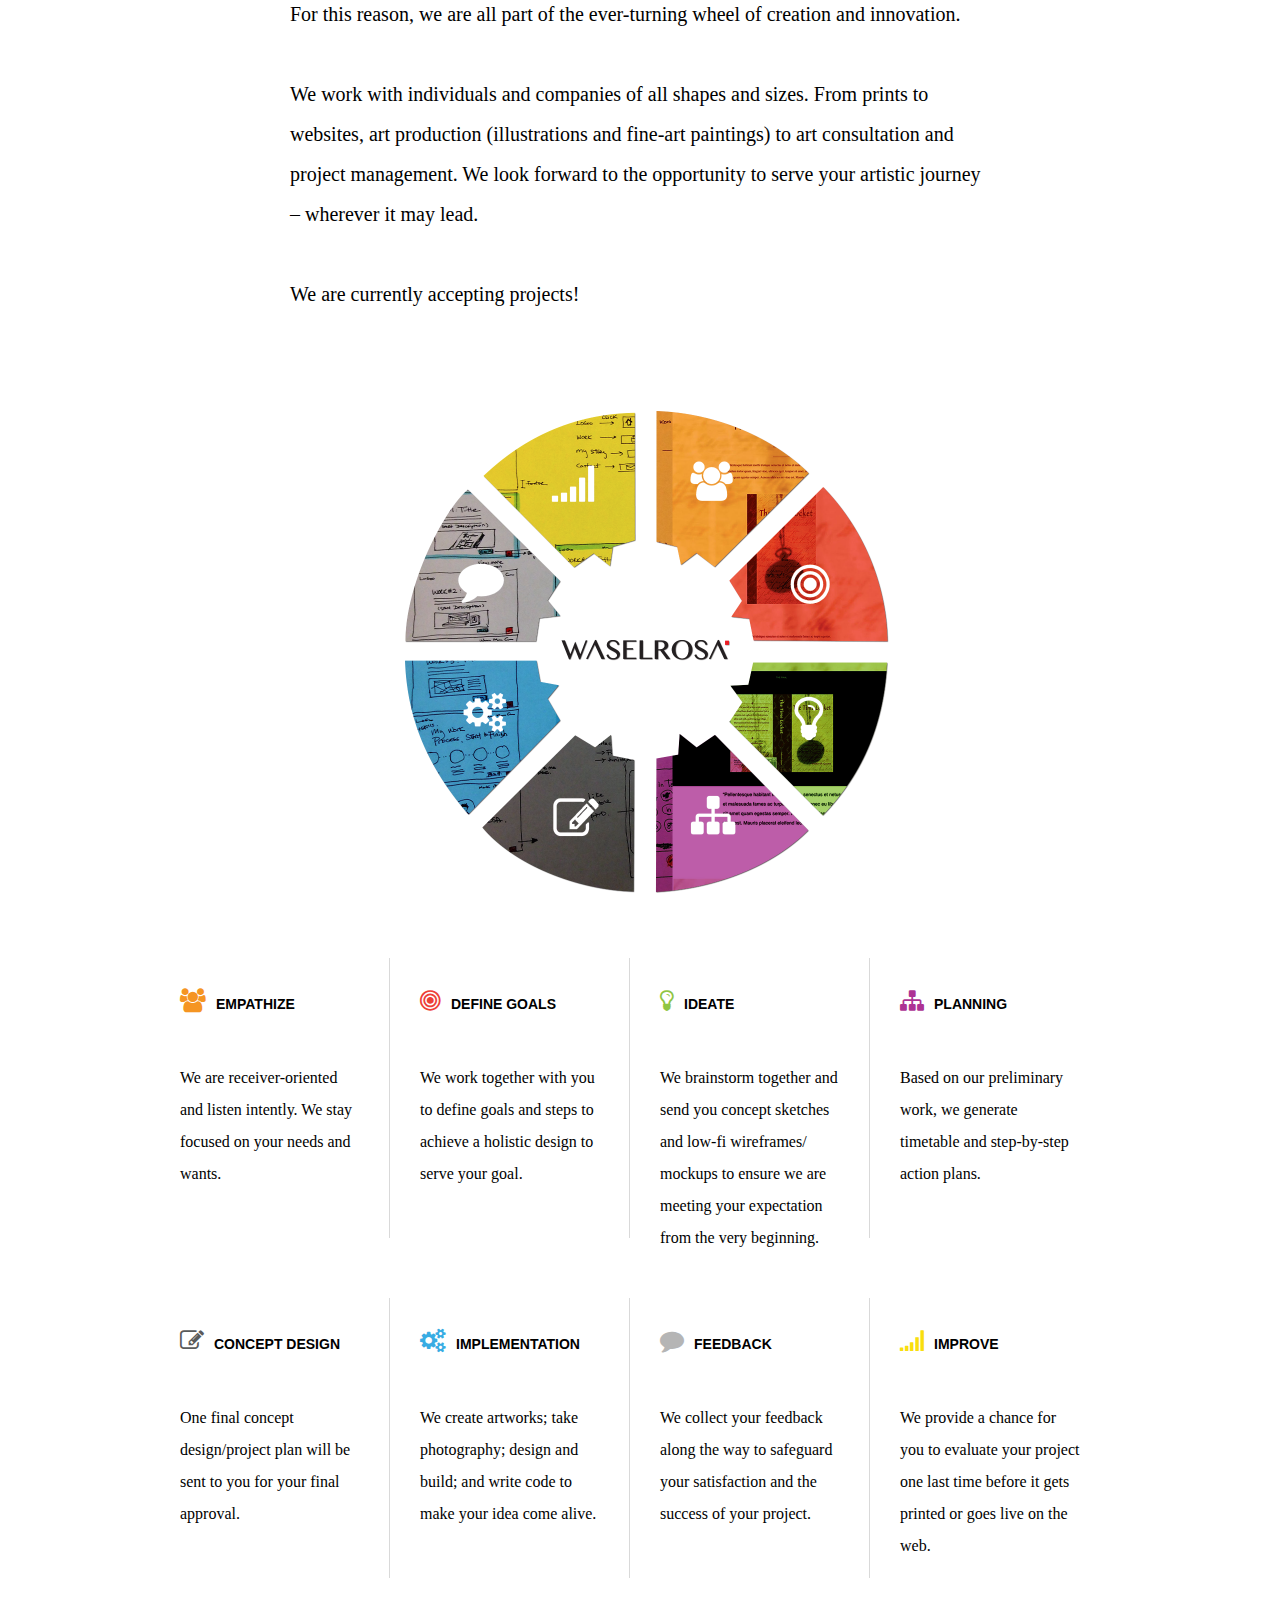
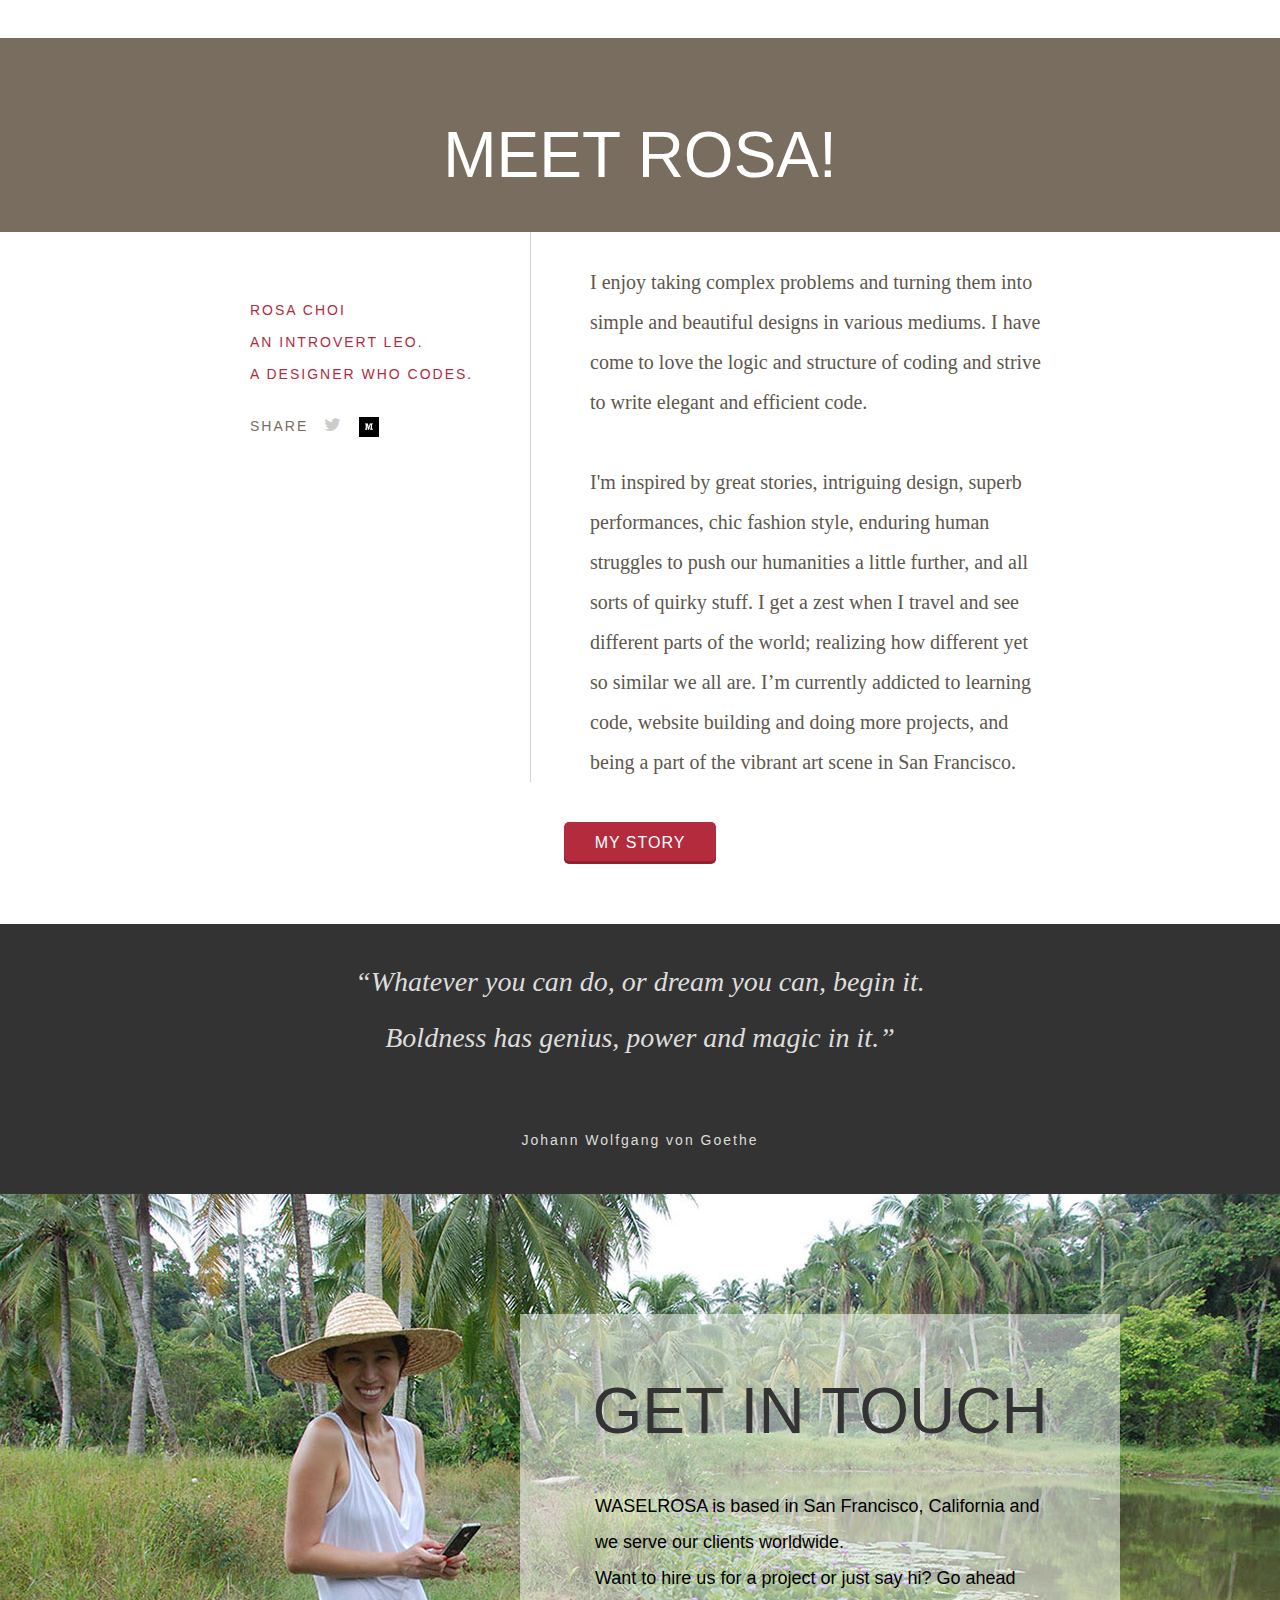
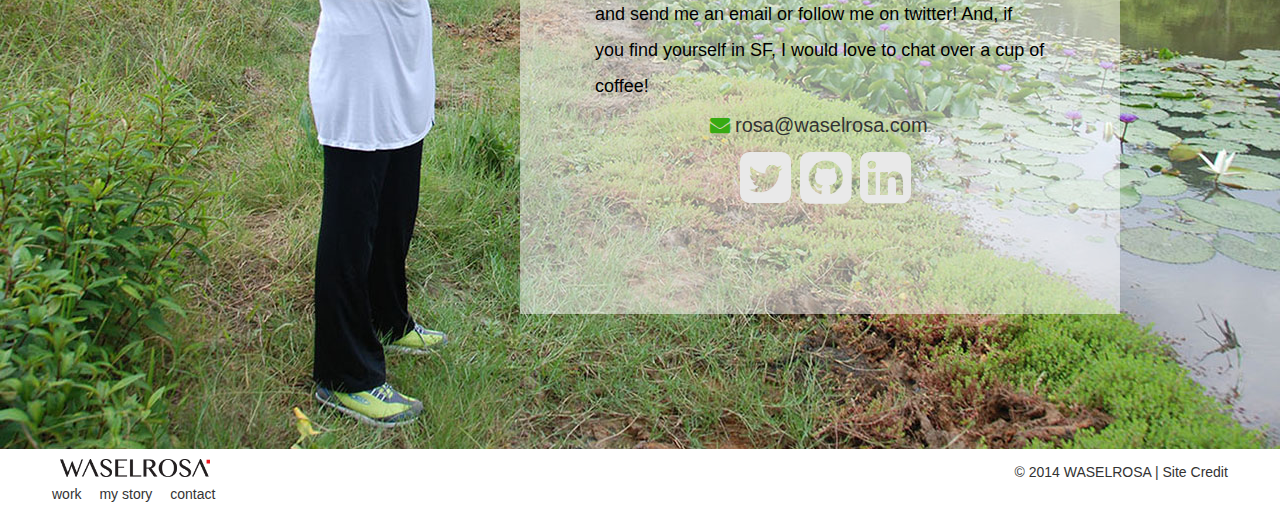
==== commit 503cdc8c: "home button modified" ====
--- a/index.html
+++ b/index.html
@@ -443,13 +443,13 @@
 	<div class="footer">
 		<div class="footer-nav">
 			<nav class="top-nav end-page">
+				<a href="index.html"><img id="logo" class="black" src="img/LOGO-IN-BLK.png"></a>
 				<ul>
-					<li class="home"><a href="index.html">home</a></li>
 					<li class="dropdown-work footer-work"><a href="	#work-drop">work</a></li>
 					<li id="mystory" class="nav-link" data-target=".my-story"><a href="#">my story</a></li>
 					<li id="contact" class="nav-link" data-target=".contact-page"><a href="#">contact</a></li>
-					<li id="copy-right">© 2014 WASELROSA | <a class="site-credit" href="#">Site Credit</a></li>
-				</ul>
+				</ul>
+				<div id="copy-right">© 2014 WASELROSA | <a class="site-credit" href="#">Site Credit</a></div>
 			</nav>
 		</div>
 	</div>
--- a/css/style.css
+++ b/css/style.css
@@ -810,23 +810,34 @@
 	padding-top: 5px;
 	padding-left: 80px;
 }
+.footer-nav .top-nav .black {
+	padding-top: 10px;
+	padding-left: 60px;
+	/*display: none;*/
+}
 #copy-right {
 	list-style-type: none;
 	display: inline-block;
 	position: relative;
-	left: 620px;
+	left: 800px;
 	font-size: 14px;
 	color: #333;
 	text-align: right;	
 	padding-left: 0;
 	margin-right: 0;
 }
-.footer-nav nav ul li a {
+.footer-nav nav ul li a,
+#copy-right a {
 	text-decoration: none;
 	color: #333;
 }
-.footer-nav nav ul li a:hover {
+.footer-nav nav ul li a:hover,
+#copy-right a:hover {
 	color: #37aa12;
+}
+.footer-nav .end-page a img:hover {
+	content: url(../img/logo-icon.png) center top no-repeat;
+
 }
 @media screen and (max-width: 768px) {
 	body{
@@ -985,7 +996,7 @@
 		top: 580px;
 	}
 	#copy-right {
-		left: 180px;
+		left: 285px;
 	}
 }
 @media screen and (max-width: 480px) {
@@ -1023,6 +1034,7 @@
 		top: 35px;
 		color: white;
 		display: block;
+		cursor: pointer;
 	}
 	.mobile-dropdown {
 		width: 100%;
@@ -1284,7 +1296,10 @@
 		font-size: 16px;
 	}
 	#copy-right {
-		left: 160px;
+		left: 50px;
+	}
+	.footer-nav .end-page .black {
+		padding-left: 25px;
 	}
 }
 
